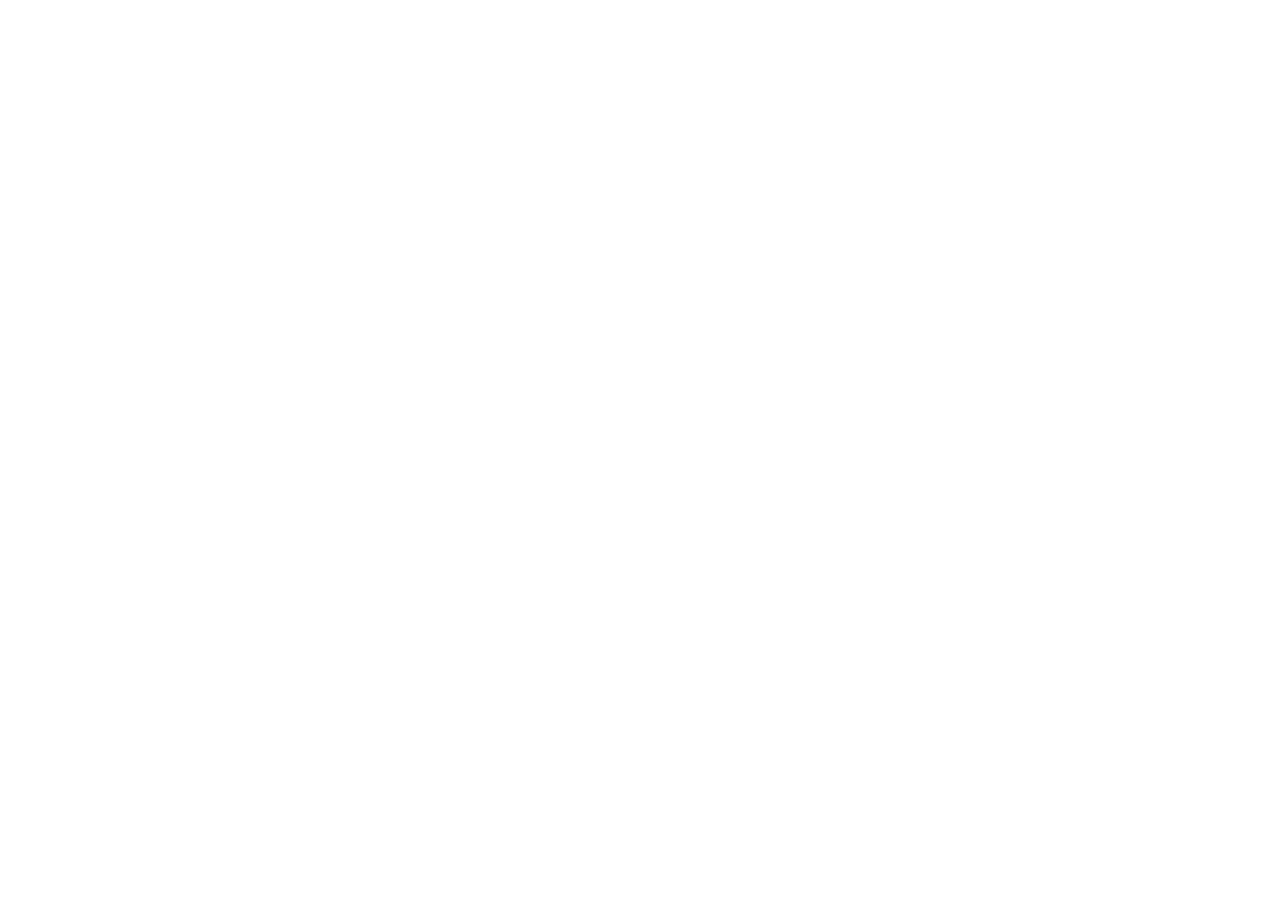
==== index.html @ 59b2ed93 "Inicio proyecto" ====
<!DOCTYPE html>
<html lang="es">
<head>
    <meta charset="UTF-8">
    <meta name="viewport" content="width=device-width, initial-scale=1.0">
    <title>Javascript ES6</title>
</head>
<body>
</body>
</html>
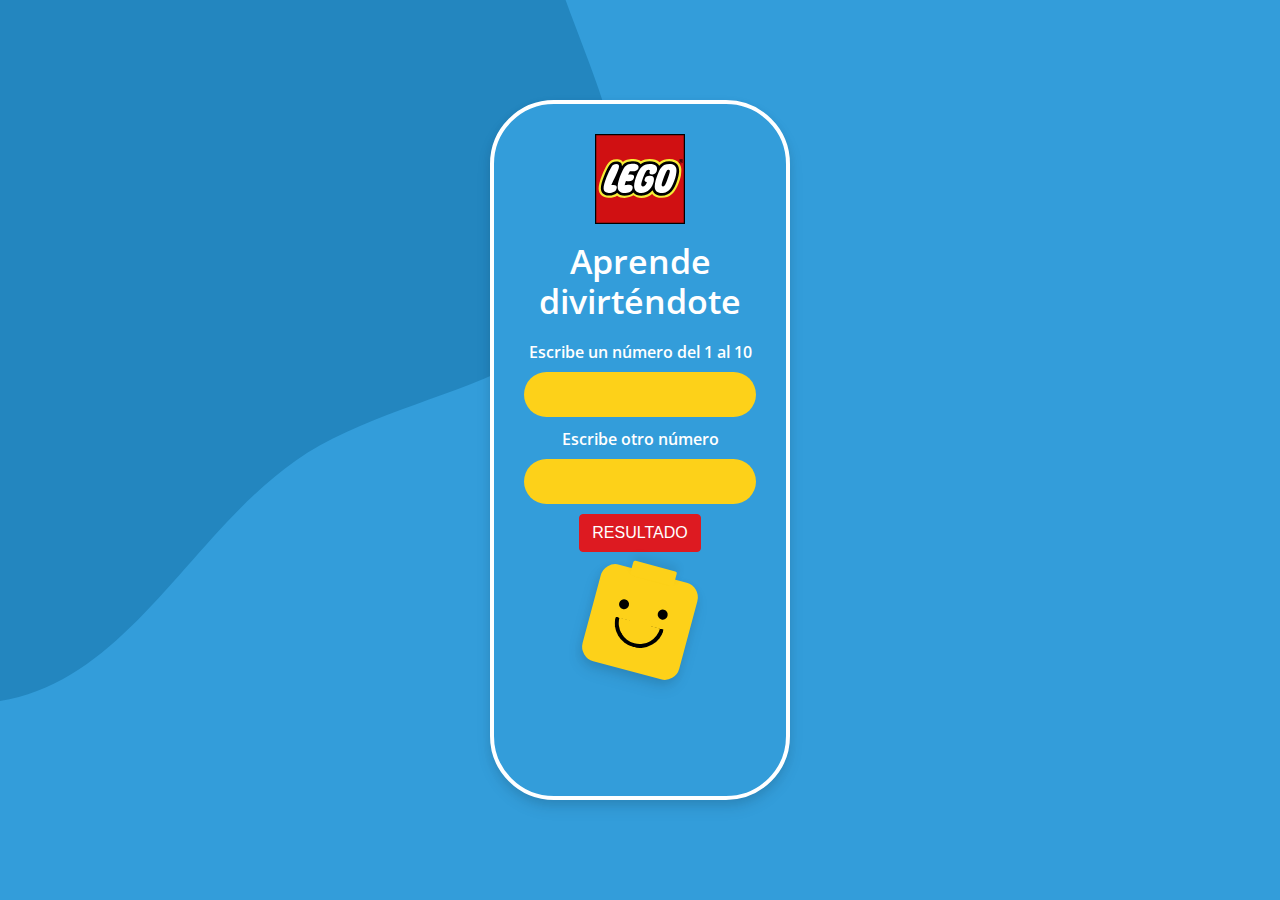
==== commit 88cf0ad4: "Nivell2 - Exercici8" ====
--- a/index.html
+++ b/index.html
@@ -3,8 +3,52 @@
 <head>
     <meta charset="UTF-8">
     <meta name="viewport" content="width=device-width, initial-scale=1.0">
+    <link rel="stylesheet" href="./css/custom.css">
     <title>Javascript ES6</title>
 </head>
 <body>
+     <!--Emoji-->
+     
+      <!--App-->
+    <article class="app">
+          <!--App página 1-->
+        <section id="box1" class=""> 
+            <img src="img/lego-logo.svg" alt="logotipo Lego">
+            <h1>Aprende divirténdote</h1>      
+            <form id="maths" name="maths">
+                <label for="number1">Escribe un número del 1 al 10</label>
+                <input type="number" class="form-control" id="number1" name="number1">
+                <section class ="invalid-feedback" id="error1"></section>
+                <label for="number2">Escribe otro número</label>
+                <input type="number" class="form-control" id="number2" name="number2">
+                <section class ="invalid-feedback" id="error2"></section>
+                <button class="btn btn-secondary" type="button" id="submit">Resultado</button>
+            </form>
+            <section class="happy">
+                <figure class="face">
+                  <span class="rectangle"></span>
+                  <span class="eyes">
+                    <span class="eye"></span>
+                    <span class="eye"></span>
+                  </span>
+                  <span class="smile"></span>
+                </figure>
+              </section>
+        </section>
+        <!--App página 2-->
+        <section id="box2">
+            <img src="img/lego-logo.svg" alt="logotipo Lego">
+            <!--En esta section generaremos con javascript la tabla-->
+            <section id="tabla"></section>
+        </section>
+
+    </article>
+
+    <!-- JAVASCRIPT SOURCES jQuery first, then Popper.js, then Bootstrap JS -->
+    <script src="bootstrap/js/jquery-3.2.1.slim.min.js"></script>
+    <!--<script src="bootstrap/js/popper.min.js"></script>-->
+    <script src="bootstrap/js/bootstrap.min.js"></script>
+    <!--Custom Javascript-->
+    <script src="./js/main.js"></script>
 </body>
 </html>--- a/css/custom.css
+++ b/css/custom.css
@@ -0,0 +1,7898 @@
+/*------- START CUSTOM STYLES--------*/
+@import url("https://fonts.googleapis.com/css2?family=Open+Sans:wght@300;600&display=swap");
+body {
+  display: flex;
+  justify-content: center;
+  align-items: center;
+  height: 100vh;
+  background-image: url("data:image/svg+xml,%3csvg xmlns='http://www.w3.org/2000/svg' version='1.1' xmlns:xlink='http://www.w3.org/1999/xlink' xmlns:svgjs='http://svgjs.com/svgjs' width='2500' height='1000' preserveAspectRatio='none' viewBox='0 0 2500 1000'%3e%3cg mask='url(%26quot%3b%23SvgjsMask2534%26quot%3b)' fill='none'%3e%3crect width='2500' height='1000' x='0' y='0' fill='rgba(51%2c 157%2c 218%2c 1)'%3e%3c/rect%3e%3cpath d='M0%2c701.057C128.064%2c680.183%2c189.563%2c534.791%2c295.953%2c460.512C396.679%2c390.188%2c555.962%2c388.949%2c607.05%2c277.23C658.136%2c165.515%2c567.515%2c42.247%2c542.188%2c-77.955C518.804%2c-188.936%2c533.318%2c-312.282%2c463.935%2c-402.002C393.249%2c-493.407%2c277.832%2c-536.374%2c165.802%2c-564.668C56.789%2c-592.2%2c-61.409%2c-605.282%2c-164.653%2c-560.755C-263.425%2c-518.157%2c-308.55%2c-409.678%2c-380.003%2c-329.274C-452.574%2c-247.612%2c-541.89%2c-183.625%2c-587.869%2c-84.523C-645.574%2c39.853%2c-720.264%2c178.951%2c-676.002%2c308.72C-631.529%2c439.108%2c-484.36%2c499.125%2c-365.209%2c568.277C-250.862%2c634.641%2c-130.488%2c722.326%2c0%2c701.057' fill='%232386bf'%3e%3c/path%3e%3cpath d='M2500 1643.433C2617.998 1624.455 2718.619 1561.238 2819.056 1496.461 2919.333 1431.787 3041.79 1378.318 3084.07 1266.7359999999999 3125.92 1156.291 3042.785 1040.813 3036.397 922.878 3029.14 788.887 3131.379 630.4590000000001 3044.087 528.546 2956.934 426.79499999999996 2787.625 482.56399999999996 2653.802 476.19899999999996 2550.992 471.30899999999997 2454.453 486.85299999999995 2351.901 495.621 2219.591 506.934 2071.802 458.221 1963.605 535.211 1851.893 614.702 1779.306 760.62 1787.1219999999998 897.504 1794.762 1031.304 1948.2179999999998 1104.661 2003.103 1226.925 2058.545 1350.429 2003.633 1523.96 2107.383 1610.925 2210.104 1697.028 2367.666 1664.717 2500 1643.433' fill='%2357afe1'%3e%3c/path%3e%3c/g%3e%3cdefs%3e%3cmask id='SvgjsMask2534'%3e%3crect width='2500' height='1000' fill='white'%3e%3c/rect%3e%3c/mask%3e%3c/defs%3e%3c/svg%3e"); }
+  @media screen and (max-width: 790px) {
+    body {
+      height: auto;
+      overflow-x: hidden;
+      overflow-y: auto; } }
+  body .app {
+    width: 18.75rem;
+    height: 43.75rem;
+    background-color: #339dda;
+    border-radius: 4rem;
+    border: 4px solid #fff;
+    box-shadow: 0 4px 8px rgba(0, 0, 0, 0.08), 0 8px 16px rgba(0, 0, 0, 0.08); }
+    body .app #box1 img, body .app #box2 img {
+      display: block;
+      width: 5.625rem;
+      margin: 0 auto; }
+    body .app #box1 h1, body .app #box2 h1 {
+      font-family: 'Open Sans', sans-serif;
+      font-size: 2.1rem;
+      font-weight: 600;
+      color: #fff;
+      text-align: center;
+      padding-top: 1.063rem; }
+    body .app #box1 #maths, body .app #box2 #maths {
+      text-align: center; }
+      body .app #box1 #maths label, body .app #box2 #maths label {
+        font-family: "Open Sans", sans-serif !important;
+        font-size: 1rem;
+        color: #fff;
+        font-weight: 600 !important;
+        padding-top: 0.625rem; }
+      body .app #box1 #maths .form-control, body .app #box2 #maths .form-control {
+        font-family: "Open Sans", sans-serif !important;
+        font-size: 1.25rem;
+        font-weight: 600 !important;
+        color: #0255ba !important;
+        text-align: center;
+        background-color: #fdd119 !important;
+        border: none !important;
+        border-radius: 50px !important;
+        height: 2.813rem !important; }
+      body .app #box1 #maths .invalid-feedback, body .app #box2 #maths .invalid-feedback {
+        background-color: #fff;
+        width: fit-content;
+        margin: 4px auto; }
+      body .app #box1 #maths .btn-secondary, body .app #box2 #maths .btn-secondary {
+        margin-top: 0.625rem;
+        text-transform: uppercase; }
+    body .app #box1 {
+      padding: 1.875rem; }
+    body .app #box2 {
+      display: none;
+      padding-top: 1.875rem; }
+      body .app #box2 .table {
+        width: 50% !important;
+        margin: 0 auto;
+        padding-top: 1.25rem; }
+        body .app #box2 .table td {
+          font-family: "Open Sans", sans-serif !important;
+          font-size: 0.938rem;
+          font-weight: 600 !important;
+          color: #fff;
+          text-align: center;
+          border-top: 3px solid #fdd119;
+          min-width: 4.375rem; }
+  body .rectangle {
+    position: absolute;
+    background-color: #fdd119;
+    height: 0.938rem;
+    width: 2.813rem;
+    border-radius: 2px;
+    transform: translate(28px, -8px);
+    box-shadow: 0 -6px 8px rgba(0, 0, 0, 0.08); }
+  body .face {
+    width: 6.25rem;
+    height: 6.25rem;
+    position: relative;
+    margin: 1.25rem auto;
+    border-radius: 15px;
+    background: #fdd119;
+    transform: rotate(15deg);
+    animation: bota 1s alternate infinite ease-in;
+    z-index: 1;
+    box-shadow: 0 4px 8px rgba(0, 0, 0, 0.08), 0 8px 16px rgba(0, 0, 0, 0.08); }
+  body .eye {
+    position: absolute;
+    width: 0.625rem;
+    height: 0.625rem;
+    top: 2rem;
+    left: 1.563rem;
+    z-index: 1;
+    border-radius: 50%;
+    background: #000; }
+    body .eye:last-child {
+      left: auto;
+      right: 1.563rem; }
+  body .smile {
+    position: absolute;
+    top: 3.188rem;
+    left: 1.563rem;
+    width: 3.125rem;
+    height: 1.563rem;
+    background: transparent;
+    border-radius: 0 0 50px 50px;
+    border: 4px solid #000;
+    border-top: 0; }
+
+@keyframes bota {
+  90% {
+    height: 6.25rem; }
+  100% {
+    transform: translateY(60px);
+    height: 5.938rem; } }
+/* -------/END CUSTOM STYLES-------- */
+/*Bootstrap files*/
+/*!
+ * Bootstrap v4.4.1 (https://getbootstrap.com/)
+ * Copyright 2011-2019 The Bootstrap Authors
+ * Copyright 2011-2019 Twitter, Inc.
+ * Licensed under MIT (https://github.com/twbs/bootstrap/blob/master/LICENSE)
+ */
+:root {
+  --blue: #339dda;
+  --indigo: #6610f2;
+  --purple: #6f42c1;
+  --pink: #e83e8c;
+  --red: #dc3545;
+  --orange: #fd7e14;
+  --yellow: #ffc107;
+  --green: #28a745;
+  --teal: #20c997;
+  --cyan: #17a2b8;
+  --white: #fff;
+  --gray: #6c757d;
+  --gray-dark: #343a40;
+  --primary: #fdd119;
+  --secondary: #dd1a21;
+  --success: #28a745;
+  --info: #0255ba;
+  --warning: #ffc107;
+  --danger: #dc3545;
+  --light: #f8f9fa;
+  --dark: #343a40;
+  --breakpoint-xs: 0;
+  --breakpoint-sm: 576px;
+  --breakpoint-md: 768px;
+  --breakpoint-lg: 992px;
+  --breakpoint-xl: 1200px;
+  --font-family-sans-serif: -apple-system, BlinkMacSystemFont, "Segoe UI", Roboto, "Helvetica Neue", Arial, "Noto Sans", sans-serif, "Apple Color Emoji", "Segoe UI Emoji", "Segoe UI Symbol", "Noto Color Emoji";
+  --font-family-monospace: SFMono-Regular, Menlo, Monaco, Consolas, "Liberation Mono", "Courier New", monospace; }
+
+*,
+*::before,
+*::after {
+  box-sizing: border-box; }
+
+html {
+  font-family: sans-serif;
+  line-height: 1.15;
+  -webkit-text-size-adjust: 100%;
+  -webkit-tap-highlight-color: rgba(0, 0, 0, 0); }
+
+article, aside, figcaption, figure, footer, header, hgroup, main, nav, section {
+  display: block; }
+
+body {
+  margin: 0;
+  font-family: -apple-system, BlinkMacSystemFont, "Segoe UI", Roboto, "Helvetica Neue", Arial, "Noto Sans", sans-serif, "Apple Color Emoji", "Segoe UI Emoji", "Segoe UI Symbol", "Noto Color Emoji";
+  font-size: 1rem;
+  font-weight: 400;
+  line-height: 1.5;
+  color: #212529;
+  text-align: left;
+  background-color: #fff; }
+
+[tabindex="-1"]:focus:not(:focus-visible) {
+  outline: 0 !important; }
+
+hr {
+  box-sizing: content-box;
+  height: 0;
+  overflow: visible; }
+
+h1, h2, h3, h4, h5, h6 {
+  margin-top: 0;
+  margin-bottom: 0.5rem; }
+
+p {
+  margin-top: 0;
+  margin-bottom: 1rem; }
+
+abbr[title],
+abbr[data-original-title] {
+  text-decoration: underline;
+  text-decoration: underline dotted;
+  cursor: help;
+  border-bottom: 0;
+  text-decoration-skip-ink: none; }
+
+address {
+  margin-bottom: 1rem;
+  font-style: normal;
+  line-height: inherit; }
+
+ol,
+ul,
+dl {
+  margin-top: 0;
+  margin-bottom: 1rem; }
+
+ol ol,
+ul ul,
+ol ul,
+ul ol {
+  margin-bottom: 0; }
+
+dt {
+  font-weight: 700; }
+
+dd {
+  margin-bottom: .5rem;
+  margin-left: 0; }
+
+blockquote {
+  margin: 0 0 1rem; }
+
+b,
+strong {
+  font-weight: bolder; }
+
+small {
+  font-size: 80%; }
+
+sub,
+sup {
+  position: relative;
+  font-size: 75%;
+  line-height: 0;
+  vertical-align: baseline; }
+
+sub {
+  bottom: -.25em; }
+
+sup {
+  top: -.5em; }
+
+a {
+  color: #fdd119;
+  text-decoration: none;
+  background-color: transparent; }
+  a:hover {
+    color: #c8a202;
+    text-decoration: underline; }
+
+a:not([href]) {
+  color: inherit;
+  text-decoration: none; }
+  a:not([href]):hover {
+    color: inherit;
+    text-decoration: none; }
+
+pre,
+code,
+kbd,
+samp {
+  font-family: SFMono-Regular, Menlo, Monaco, Consolas, "Liberation Mono", "Courier New", monospace;
+  font-size: 1em; }
+
+pre {
+  margin-top: 0;
+  margin-bottom: 1rem;
+  overflow: auto; }
+
+figure {
+  margin: 0 0 1rem; }
+
+img {
+  vertical-align: middle;
+  border-style: none; }
+
+svg {
+  overflow: hidden;
+  vertical-align: middle; }
+
+table {
+  border-collapse: collapse; }
+
+caption {
+  padding-top: 0.75rem;
+  padding-bottom: 0.75rem;
+  color: #6c757d;
+  text-align: left;
+  caption-side: bottom; }
+
+th {
+  text-align: inherit; }
+
+label {
+  display: inline-block;
+  margin-bottom: 0.5rem; }
+
+button {
+  border-radius: 0; }
+
+button:focus {
+  outline: 1px dotted;
+  outline: 5px auto -webkit-focus-ring-color; }
+
+input,
+button,
+select,
+optgroup,
+textarea {
+  margin: 0;
+  font-family: inherit;
+  font-size: inherit;
+  line-height: inherit; }
+
+button,
+input {
+  overflow: visible; }
+
+button,
+select {
+  text-transform: none; }
+
+select {
+  word-wrap: normal; }
+
+button,
+[type="button"],
+[type="reset"],
+[type="submit"] {
+  -webkit-appearance: button; }
+
+button:not(:disabled),
+[type="button"]:not(:disabled),
+[type="reset"]:not(:disabled),
+[type="submit"]:not(:disabled) {
+  cursor: pointer; }
+
+button::-moz-focus-inner,
+[type="button"]::-moz-focus-inner,
+[type="reset"]::-moz-focus-inner,
+[type="submit"]::-moz-focus-inner {
+  padding: 0;
+  border-style: none; }
+
+input[type="radio"],
+input[type="checkbox"] {
+  box-sizing: border-box;
+  padding: 0; }
+
+input[type="date"],
+input[type="time"],
+input[type="datetime-local"],
+input[type="month"] {
+  -webkit-appearance: listbox; }
+
+textarea {
+  overflow: auto;
+  resize: vertical; }
+
+fieldset {
+  min-width: 0;
+  padding: 0;
+  margin: 0;
+  border: 0; }
+
+legend {
+  display: block;
+  width: 100%;
+  max-width: 100%;
+  padding: 0;
+  margin-bottom: .5rem;
+  font-size: 1.5rem;
+  line-height: inherit;
+  color: inherit;
+  white-space: normal; }
+
+progress {
+  vertical-align: baseline; }
+
+[type="number"]::-webkit-inner-spin-button,
+[type="number"]::-webkit-outer-spin-button {
+  height: auto; }
+
+[type="search"] {
+  outline-offset: -2px;
+  -webkit-appearance: none; }
+
+[type="search"]::-webkit-search-decoration {
+  -webkit-appearance: none; }
+
+::-webkit-file-upload-button {
+  font: inherit;
+  -webkit-appearance: button; }
+
+output {
+  display: inline-block; }
+
+summary {
+  display: list-item;
+  cursor: pointer; }
+
+template {
+  display: none; }
+
+[hidden] {
+  display: none !important; }
+
+h1, h2, h3, h4, h5, h6,
+.h1, .h2, .h3, .h4, .h5, .h6 {
+  margin-bottom: 0.5rem;
+  font-weight: 500;
+  line-height: 1.2; }
+
+h1, .h1 {
+  font-size: 2.5rem; }
+
+h2, .h2 {
+  font-size: 2rem; }
+
+h3, .h3 {
+  font-size: 1.75rem; }
+
+h4, .h4 {
+  font-size: 1.5rem; }
+
+h5, .h5 {
+  font-size: 1.25rem; }
+
+h6, .h6 {
+  font-size: 1rem; }
+
+.lead {
+  font-size: 1.25rem;
+  font-weight: 300; }
+
+.display-1 {
+  font-size: 6rem;
+  font-weight: 300;
+  line-height: 1.2; }
+
+.display-2 {
+  font-size: 5.5rem;
+  font-weight: 300;
+  line-height: 1.2; }
+
+.display-3 {
+  font-size: 4.5rem;
+  font-weight: 300;
+  line-height: 1.2; }
+
+.display-4 {
+  font-size: 3.5rem;
+  font-weight: 300;
+  line-height: 1.2; }
+
+hr {
+  margin-top: 1rem;
+  margin-bottom: 1rem;
+  border: 0;
+  border-top: 1px solid rgba(0, 0, 0, 0.1); }
+
+small,
+.small {
+  font-size: 80%;
+  font-weight: 400; }
+
+mark,
+.mark {
+  padding: 0.2em;
+  background-color: #fcf8e3; }
+
+.list-unstyled {
+  padding-left: 0;
+  list-style: none; }
+
+.list-inline {
+  padding-left: 0;
+  list-style: none; }
+
+.list-inline-item {
+  display: inline-block; }
+  .list-inline-item:not(:last-child) {
+    margin-right: 0.5rem; }
+
+.initialism {
+  font-size: 90%;
+  text-transform: uppercase; }
+
+.blockquote {
+  margin-bottom: 1rem;
+  font-size: 1.25rem; }
+
+.blockquote-footer {
+  display: block;
+  font-size: 80%;
+  color: #6c757d; }
+  .blockquote-footer::before {
+    content: "\2014\00A0"; }
+
+.img-fluid {
+  max-width: 100%;
+  height: auto; }
+
+.img-thumbnail {
+  padding: 0.25rem;
+  background-color: #fff;
+  border: 1px solid #dee2e6;
+  border-radius: 0.25rem;
+  max-width: 100%;
+  height: auto; }
+
+.figure {
+  display: inline-block; }
+
+.figure-img {
+  margin-bottom: 0.5rem;
+  line-height: 1; }
+
+.figure-caption {
+  font-size: 90%;
+  color: #6c757d; }
+
+code {
+  font-size: 87.5%;
+  color: #e83e8c;
+  word-wrap: break-word; }
+  a > code {
+    color: inherit; }
+
+kbd {
+  padding: 0.2rem 0.4rem;
+  font-size: 87.5%;
+  color: #fff;
+  background-color: #212529;
+  border-radius: 0.2rem; }
+  kbd kbd {
+    padding: 0;
+    font-size: 100%;
+    font-weight: 700; }
+
+pre {
+  display: block;
+  font-size: 87.5%;
+  color: #212529; }
+  pre code {
+    font-size: inherit;
+    color: inherit;
+    word-break: normal; }
+
+.pre-scrollable {
+  max-height: 340px;
+  overflow-y: scroll; }
+
+.container {
+  width: 100%;
+  padding-right: 15px;
+  padding-left: 15px;
+  margin-right: auto;
+  margin-left: auto; }
+  @media (min-width: 576px) {
+    .container {
+      max-width: 540px; } }
+  @media (min-width: 768px) {
+    .container {
+      max-width: 720px; } }
+  @media (min-width: 992px) {
+    .container {
+      max-width: 960px; } }
+  @media (min-width: 1200px) {
+    .container {
+      max-width: 1140px; } }
+
+.container-fluid, .container-sm, .container-md, .container-lg, .container-xl {
+  width: 100%;
+  padding-right: 15px;
+  padding-left: 15px;
+  margin-right: auto;
+  margin-left: auto; }
+
+@media (min-width: 576px) {
+  .container, .container-sm {
+    max-width: 540px; } }
+@media (min-width: 768px) {
+  .container, .container-sm, .container-md {
+    max-width: 720px; } }
+@media (min-width: 992px) {
+  .container, .container-sm, .container-md, .container-lg {
+    max-width: 960px; } }
+@media (min-width: 1200px) {
+  .container, .container-sm, .container-md, .container-lg, .container-xl {
+    max-width: 1140px; } }
+.row {
+  display: flex;
+  flex-wrap: wrap;
+  margin-right: -15px;
+  margin-left: -15px; }
+
+.no-gutters {
+  margin-right: 0;
+  margin-left: 0; }
+  .no-gutters > .col,
+  .no-gutters > [class*="col-"] {
+    padding-right: 0;
+    padding-left: 0; }
+
+.col-1, .col-2, .col-3, .col-4, .col-5, .col-6, .col-7, .col-8, .col-9, .col-10, .col-11, .col-12, .col,
+.col-auto, .col-sm-1, .col-sm-2, .col-sm-3, .col-sm-4, .col-sm-5, .col-sm-6, .col-sm-7, .col-sm-8, .col-sm-9, .col-sm-10, .col-sm-11, .col-sm-12, .col-sm,
+.col-sm-auto, .col-md-1, .col-md-2, .col-md-3, .col-md-4, .col-md-5, .col-md-6, .col-md-7, .col-md-8, .col-md-9, .col-md-10, .col-md-11, .col-md-12, .col-md,
+.col-md-auto, .col-lg-1, .col-lg-2, .col-lg-3, .col-lg-4, .col-lg-5, .col-lg-6, .col-lg-7, .col-lg-8, .col-lg-9, .col-lg-10, .col-lg-11, .col-lg-12, .col-lg,
+.col-lg-auto, .col-xl-1, .col-xl-2, .col-xl-3, .col-xl-4, .col-xl-5, .col-xl-6, .col-xl-7, .col-xl-8, .col-xl-9, .col-xl-10, .col-xl-11, .col-xl-12, .col-xl,
+.col-xl-auto {
+  position: relative;
+  width: 100%;
+  padding-right: 15px;
+  padding-left: 15px; }
+
+.col {
+  flex-basis: 0;
+  flex-grow: 1;
+  max-width: 100%; }
+
+.row-cols-1 > * {
+  flex: 0 0 100%;
+  max-width: 100%; }
+
+.row-cols-2 > * {
+  flex: 0 0 50%;
+  max-width: 50%; }
+
+.row-cols-3 > * {
+  flex: 0 0 33.3333333333%;
+  max-width: 33.3333333333%; }
+
+.row-cols-4 > * {
+  flex: 0 0 25%;
+  max-width: 25%; }
+
+.row-cols-5 > * {
+  flex: 0 0 20%;
+  max-width: 20%; }
+
+.row-cols-6 > * {
+  flex: 0 0 16.6666666667%;
+  max-width: 16.6666666667%; }
+
+.col-auto {
+  flex: 0 0 auto;
+  width: auto;
+  max-width: 100%; }
+
+.col-1 {
+  flex: 0 0 8.3333333333%;
+  max-width: 8.3333333333%; }
+
+.col-2 {
+  flex: 0 0 16.6666666667%;
+  max-width: 16.6666666667%; }
+
+.col-3 {
+  flex: 0 0 25%;
+  max-width: 25%; }
+
+.col-4 {
+  flex: 0 0 33.3333333333%;
+  max-width: 33.3333333333%; }
+
+.col-5 {
+  flex: 0 0 41.6666666667%;
+  max-width: 41.6666666667%; }
+
+.col-6 {
+  flex: 0 0 50%;
+  max-width: 50%; }
+
+.col-7 {
+  flex: 0 0 58.3333333333%;
+  max-width: 58.3333333333%; }
+
+.col-8 {
+  flex: 0 0 66.6666666667%;
+  max-width: 66.6666666667%; }
+
+.col-9 {
+  flex: 0 0 75%;
+  max-width: 75%; }
+
+.col-10 {
+  flex: 0 0 83.3333333333%;
+  max-width: 83.3333333333%; }
+
+.col-11 {
+  flex: 0 0 91.6666666667%;
+  max-width: 91.6666666667%; }
+
+.col-12 {
+  flex: 0 0 100%;
+  max-width: 100%; }
+
+.order-first {
+  order: -1; }
+
+.order-last {
+  order: 13; }
+
+.order-0 {
+  order: 0; }
+
+.order-1 {
+  order: 1; }
+
+.order-2 {
+  order: 2; }
+
+.order-3 {
+  order: 3; }
+
+.order-4 {
+  order: 4; }
+
+.order-5 {
+  order: 5; }
+
+.order-6 {
+  order: 6; }
+
+.order-7 {
+  order: 7; }
+
+.order-8 {
+  order: 8; }
+
+.order-9 {
+  order: 9; }
+
+.order-10 {
+  order: 10; }
+
+.order-11 {
+  order: 11; }
+
+.order-12 {
+  order: 12; }
+
+.offset-1 {
+  margin-left: 8.3333333333%; }
+
+.offset-2 {
+  margin-left: 16.6666666667%; }
+
+.offset-3 {
+  margin-left: 25%; }
+
+.offset-4 {
+  margin-left: 33.3333333333%; }
+
+.offset-5 {
+  margin-left: 41.6666666667%; }
+
+.offset-6 {
+  margin-left: 50%; }
+
+.offset-7 {
+  margin-left: 58.3333333333%; }
+
+.offset-8 {
+  margin-left: 66.6666666667%; }
+
+.offset-9 {
+  margin-left: 75%; }
+
+.offset-10 {
+  margin-left: 83.3333333333%; }
+
+.offset-11 {
+  margin-left: 91.6666666667%; }
+
+@media (min-width: 576px) {
+  .col-sm {
+    flex-basis: 0;
+    flex-grow: 1;
+    max-width: 100%; }
+
+  .row-cols-sm-1 > * {
+    flex: 0 0 100%;
+    max-width: 100%; }
+
+  .row-cols-sm-2 > * {
+    flex: 0 0 50%;
+    max-width: 50%; }
+
+  .row-cols-sm-3 > * {
+    flex: 0 0 33.3333333333%;
+    max-width: 33.3333333333%; }
+
+  .row-cols-sm-4 > * {
+    flex: 0 0 25%;
+    max-width: 25%; }
+
+  .row-cols-sm-5 > * {
+    flex: 0 0 20%;
+    max-width: 20%; }
+
+  .row-cols-sm-6 > * {
+    flex: 0 0 16.6666666667%;
+    max-width: 16.6666666667%; }
+
+  .col-sm-auto {
+    flex: 0 0 auto;
+    width: auto;
+    max-width: 100%; }
+
+  .col-sm-1 {
+    flex: 0 0 8.3333333333%;
+    max-width: 8.3333333333%; }
+
+  .col-sm-2 {
+    flex: 0 0 16.6666666667%;
+    max-width: 16.6666666667%; }
+
+  .col-sm-3 {
+    flex: 0 0 25%;
+    max-width: 25%; }
+
+  .col-sm-4 {
+    flex: 0 0 33.3333333333%;
+    max-width: 33.3333333333%; }
+
+  .col-sm-5 {
+    flex: 0 0 41.6666666667%;
+    max-width: 41.6666666667%; }
+
+  .col-sm-6 {
+    flex: 0 0 50%;
+    max-width: 50%; }
+
+  .col-sm-7 {
+    flex: 0 0 58.3333333333%;
+    max-width: 58.3333333333%; }
+
+  .col-sm-8 {
+    flex: 0 0 66.6666666667%;
+    max-width: 66.6666666667%; }
+
+  .col-sm-9 {
+    flex: 0 0 75%;
+    max-width: 75%; }
+
+  .col-sm-10 {
+    flex: 0 0 83.3333333333%;
+    max-width: 83.3333333333%; }
+
+  .col-sm-11 {
+    flex: 0 0 91.6666666667%;
+    max-width: 91.6666666667%; }
+
+  .col-sm-12 {
+    flex: 0 0 100%;
+    max-width: 100%; }
+
+  .order-sm-first {
+    order: -1; }
+
+  .order-sm-last {
+    order: 13; }
+
+  .order-sm-0 {
+    order: 0; }
+
+  .order-sm-1 {
+    order: 1; }
+
+  .order-sm-2 {
+    order: 2; }
+
+  .order-sm-3 {
+    order: 3; }
+
+  .order-sm-4 {
+    order: 4; }
+
+  .order-sm-5 {
+    order: 5; }
+
+  .order-sm-6 {
+    order: 6; }
+
+  .order-sm-7 {
+    order: 7; }
+
+  .order-sm-8 {
+    order: 8; }
+
+  .order-sm-9 {
+    order: 9; }
+
+  .order-sm-10 {
+    order: 10; }
+
+  .order-sm-11 {
+    order: 11; }
+
+  .order-sm-12 {
+    order: 12; }
+
+  .offset-sm-0 {
+    margin-left: 0; }
+
+  .offset-sm-1 {
+    margin-left: 8.3333333333%; }
+
+  .offset-sm-2 {
+    margin-left: 16.6666666667%; }
+
+  .offset-sm-3 {
+    margin-left: 25%; }
+
+  .offset-sm-4 {
+    margin-left: 33.3333333333%; }
+
+  .offset-sm-5 {
+    margin-left: 41.6666666667%; }
+
+  .offset-sm-6 {
+    margin-left: 50%; }
+
+  .offset-sm-7 {
+    margin-left: 58.3333333333%; }
+
+  .offset-sm-8 {
+    margin-left: 66.6666666667%; }
+
+  .offset-sm-9 {
+    margin-left: 75%; }
+
+  .offset-sm-10 {
+    margin-left: 83.3333333333%; }
+
+  .offset-sm-11 {
+    margin-left: 91.6666666667%; } }
+@media (min-width: 768px) {
+  .col-md {
+    flex-basis: 0;
+    flex-grow: 1;
+    max-width: 100%; }
+
+  .row-cols-md-1 > * {
+    flex: 0 0 100%;
+    max-width: 100%; }
+
+  .row-cols-md-2 > * {
+    flex: 0 0 50%;
+    max-width: 50%; }
+
+  .row-cols-md-3 > * {
+    flex: 0 0 33.3333333333%;
+    max-width: 33.3333333333%; }
+
+  .row-cols-md-4 > * {
+    flex: 0 0 25%;
+    max-width: 25%; }
+
+  .row-cols-md-5 > * {
+    flex: 0 0 20%;
+    max-width: 20%; }
+
+  .row-cols-md-6 > * {
+    flex: 0 0 16.6666666667%;
+    max-width: 16.6666666667%; }
+
+  .col-md-auto {
+    flex: 0 0 auto;
+    width: auto;
+    max-width: 100%; }
+
+  .col-md-1 {
+    flex: 0 0 8.3333333333%;
+    max-width: 8.3333333333%; }
+
+  .col-md-2 {
+    flex: 0 0 16.6666666667%;
+    max-width: 16.6666666667%; }
+
+  .col-md-3 {
+    flex: 0 0 25%;
+    max-width: 25%; }
+
+  .col-md-4 {
+    flex: 0 0 33.3333333333%;
+    max-width: 33.3333333333%; }
+
+  .col-md-5 {
+    flex: 0 0 41.6666666667%;
+    max-width: 41.6666666667%; }
+
+  .col-md-6 {
+    flex: 0 0 50%;
+    max-width: 50%; }
+
+  .col-md-7 {
+    flex: 0 0 58.3333333333%;
+    max-width: 58.3333333333%; }
+
+  .col-md-8 {
+    flex: 0 0 66.6666666667%;
+    max-width: 66.6666666667%; }
+
+  .col-md-9 {
+    flex: 0 0 75%;
+    max-width: 75%; }
+
+  .col-md-10 {
+    flex: 0 0 83.3333333333%;
+    max-width: 83.3333333333%; }
+
+  .col-md-11 {
+    flex: 0 0 91.6666666667%;
+    max-width: 91.6666666667%; }
+
+  .col-md-12 {
+    flex: 0 0 100%;
+    max-width: 100%; }
+
+  .order-md-first {
+    order: -1; }
+
+  .order-md-last {
+    order: 13; }
+
+  .order-md-0 {
+    order: 0; }
+
+  .order-md-1 {
+    order: 1; }
+
+  .order-md-2 {
+    order: 2; }
+
+  .order-md-3 {
+    order: 3; }
+
+  .order-md-4 {
+    order: 4; }
+
+  .order-md-5 {
+    order: 5; }
+
+  .order-md-6 {
+    order: 6; }
+
+  .order-md-7 {
+    order: 7; }
+
+  .order-md-8 {
+    order: 8; }
+
+  .order-md-9 {
+    order: 9; }
+
+  .order-md-10 {
+    order: 10; }
+
+  .order-md-11 {
+    order: 11; }
+
+  .order-md-12 {
+    order: 12; }
+
+  .offset-md-0 {
+    margin-left: 0; }
+
+  .offset-md-1 {
+    margin-left: 8.3333333333%; }
+
+  .offset-md-2 {
+    margin-left: 16.6666666667%; }
+
+  .offset-md-3 {
+    margin-left: 25%; }
+
+  .offset-md-4 {
+    margin-left: 33.3333333333%; }
+
+  .offset-md-5 {
+    margin-left: 41.6666666667%; }
+
+  .offset-md-6 {
+    margin-left: 50%; }
+
+  .offset-md-7 {
+    margin-left: 58.3333333333%; }
+
+  .offset-md-8 {
+    margin-left: 66.6666666667%; }
+
+  .offset-md-9 {
+    margin-left: 75%; }
+
+  .offset-md-10 {
+    margin-left: 83.3333333333%; }
+
+  .offset-md-11 {
+    margin-left: 91.6666666667%; } }
+@media (min-width: 992px) {
+  .col-lg {
+    flex-basis: 0;
+    flex-grow: 1;
+    max-width: 100%; }
+
+  .row-cols-lg-1 > * {
+    flex: 0 0 100%;
+    max-width: 100%; }
+
+  .row-cols-lg-2 > * {
+    flex: 0 0 50%;
+    max-width: 50%; }
+
+  .row-cols-lg-3 > * {
+    flex: 0 0 33.3333333333%;
+    max-width: 33.3333333333%; }
+
+  .row-cols-lg-4 > * {
+    flex: 0 0 25%;
+    max-width: 25%; }
+
+  .row-cols-lg-5 > * {
+    flex: 0 0 20%;
+    max-width: 20%; }
+
+  .row-cols-lg-6 > * {
+    flex: 0 0 16.6666666667%;
+    max-width: 16.6666666667%; }
+
+  .col-lg-auto {
+    flex: 0 0 auto;
+    width: auto;
+    max-width: 100%; }
+
+  .col-lg-1 {
+    flex: 0 0 8.3333333333%;
+    max-width: 8.3333333333%; }
+
+  .col-lg-2 {
+    flex: 0 0 16.6666666667%;
+    max-width: 16.6666666667%; }
+
+  .col-lg-3 {
+    flex: 0 0 25%;
+    max-width: 25%; }
+
+  .col-lg-4 {
+    flex: 0 0 33.3333333333%;
+    max-width: 33.3333333333%; }
+
+  .col-lg-5 {
+    flex: 0 0 41.6666666667%;
+    max-width: 41.6666666667%; }
+
+  .col-lg-6 {
+    flex: 0 0 50%;
+    max-width: 50%; }
+
+  .col-lg-7 {
+    flex: 0 0 58.3333333333%;
+    max-width: 58.3333333333%; }
+
+  .col-lg-8 {
+    flex: 0 0 66.6666666667%;
+    max-width: 66.6666666667%; }
+
+  .col-lg-9 {
+    flex: 0 0 75%;
+    max-width: 75%; }
+
+  .col-lg-10 {
+    flex: 0 0 83.3333333333%;
+    max-width: 83.3333333333%; }
+
+  .col-lg-11 {
+    flex: 0 0 91.6666666667%;
+    max-width: 91.6666666667%; }
+
+  .col-lg-12 {
+    flex: 0 0 100%;
+    max-width: 100%; }
+
+  .order-lg-first {
+    order: -1; }
+
+  .order-lg-last {
+    order: 13; }
+
+  .order-lg-0 {
+    order: 0; }
+
+  .order-lg-1 {
+    order: 1; }
+
+  .order-lg-2 {
+    order: 2; }
+
+  .order-lg-3 {
+    order: 3; }
+
+  .order-lg-4 {
+    order: 4; }
+
+  .order-lg-5 {
+    order: 5; }
+
+  .order-lg-6 {
+    order: 6; }
+
+  .order-lg-7 {
+    order: 7; }
+
+  .order-lg-8 {
+    order: 8; }
+
+  .order-lg-9 {
+    order: 9; }
+
+  .order-lg-10 {
+    order: 10; }
+
+  .order-lg-11 {
+    order: 11; }
+
+  .order-lg-12 {
+    order: 12; }
+
+  .offset-lg-0 {
+    margin-left: 0; }
+
+  .offset-lg-1 {
+    margin-left: 8.3333333333%; }
+
+  .offset-lg-2 {
+    margin-left: 16.6666666667%; }
+
+  .offset-lg-3 {
+    margin-left: 25%; }
+
+  .offset-lg-4 {
+    margin-left: 33.3333333333%; }
+
+  .offset-lg-5 {
+    margin-left: 41.6666666667%; }
+
+  .offset-lg-6 {
+    margin-left: 50%; }
+
+  .offset-lg-7 {
+    margin-left: 58.3333333333%; }
+
+  .offset-lg-8 {
+    margin-left: 66.6666666667%; }
+
+  .offset-lg-9 {
+    margin-left: 75%; }
+
+  .offset-lg-10 {
+    margin-left: 83.3333333333%; }
+
+  .offset-lg-11 {
+    margin-left: 91.6666666667%; } }
+@media (min-width: 1200px) {
+  .col-xl {
+    flex-basis: 0;
+    flex-grow: 1;
+    max-width: 100%; }
+
+  .row-cols-xl-1 > * {
+    flex: 0 0 100%;
+    max-width: 100%; }
+
+  .row-cols-xl-2 > * {
+    flex: 0 0 50%;
+    max-width: 50%; }
+
+  .row-cols-xl-3 > * {
+    flex: 0 0 33.3333333333%;
+    max-width: 33.3333333333%; }
+
+  .row-cols-xl-4 > * {
+    flex: 0 0 25%;
+    max-width: 25%; }
+
+  .row-cols-xl-5 > * {
+    flex: 0 0 20%;
+    max-width: 20%; }
+
+  .row-cols-xl-6 > * {
+    flex: 0 0 16.6666666667%;
+    max-width: 16.6666666667%; }
+
+  .col-xl-auto {
+    flex: 0 0 auto;
+    width: auto;
+    max-width: 100%; }
+
+  .col-xl-1 {
+    flex: 0 0 8.3333333333%;
+    max-width: 8.3333333333%; }
+
+  .col-xl-2 {
+    flex: 0 0 16.6666666667%;
+    max-width: 16.6666666667%; }
+
+  .col-xl-3 {
+    flex: 0 0 25%;
+    max-width: 25%; }
+
+  .col-xl-4 {
+    flex: 0 0 33.3333333333%;
+    max-width: 33.3333333333%; }
+
+  .col-xl-5 {
+    flex: 0 0 41.6666666667%;
+    max-width: 41.6666666667%; }
+
+  .col-xl-6 {
+    flex: 0 0 50%;
+    max-width: 50%; }
+
+  .col-xl-7 {
+    flex: 0 0 58.3333333333%;
+    max-width: 58.3333333333%; }
+
+  .col-xl-8 {
+    flex: 0 0 66.6666666667%;
+    max-width: 66.6666666667%; }
+
+  .col-xl-9 {
+    flex: 0 0 75%;
+    max-width: 75%; }
+
+  .col-xl-10 {
+    flex: 0 0 83.3333333333%;
+    max-width: 83.3333333333%; }
+
+  .col-xl-11 {
+    flex: 0 0 91.6666666667%;
+    max-width: 91.6666666667%; }
+
+  .col-xl-12 {
+    flex: 0 0 100%;
+    max-width: 100%; }
+
+  .order-xl-first {
+    order: -1; }
+
+  .order-xl-last {
+    order: 13; }
+
+  .order-xl-0 {
+    order: 0; }
+
+  .order-xl-1 {
+    order: 1; }
+
+  .order-xl-2 {
+    order: 2; }
+
+  .order-xl-3 {
+    order: 3; }
+
+  .order-xl-4 {
+    order: 4; }
+
+  .order-xl-5 {
+    order: 5; }
+
+  .order-xl-6 {
+    order: 6; }
+
+  .order-xl-7 {
+    order: 7; }
+
+  .order-xl-8 {
+    order: 8; }
+
+  .order-xl-9 {
+    order: 9; }
+
+  .order-xl-10 {
+    order: 10; }
+
+  .order-xl-11 {
+    order: 11; }
+
+  .order-xl-12 {
+    order: 12; }
+
+  .offset-xl-0 {
+    margin-left: 0; }
+
+  .offset-xl-1 {
+    margin-left: 8.3333333333%; }
+
+  .offset-xl-2 {
+    margin-left: 16.6666666667%; }
+
+  .offset-xl-3 {
+    margin-left: 25%; }
+
+  .offset-xl-4 {
+    margin-left: 33.3333333333%; }
+
+  .offset-xl-5 {
+    margin-left: 41.6666666667%; }
+
+  .offset-xl-6 {
+    margin-left: 50%; }
+
+  .offset-xl-7 {
+    margin-left: 58.3333333333%; }
+
+  .offset-xl-8 {
+    margin-left: 66.6666666667%; }
+
+  .offset-xl-9 {
+    margin-left: 75%; }
+
+  .offset-xl-10 {
+    margin-left: 83.3333333333%; }
+
+  .offset-xl-11 {
+    margin-left: 91.6666666667%; } }
+.table {
+  width: 100%;
+  margin-bottom: 1rem;
+  color: #212529; }
+  .table th,
+  .table td {
+    padding: 0.75rem;
+    vertical-align: top;
+    border-top: 1px solid #dee2e6; }
+  .table thead th {
+    vertical-align: bottom;
+    border-bottom: 2px solid #dee2e6; }
+  .table tbody + tbody {
+    border-top: 2px solid #dee2e6; }
+
+.table-sm th,
+.table-sm td {
+  padding: 0.3rem; }
+
+.table-bordered {
+  border: 1px solid #dee2e6; }
+  .table-bordered th,
+  .table-bordered td {
+    border: 1px solid #dee2e6; }
+  .table-bordered thead th,
+  .table-bordered thead td {
+    border-bottom-width: 2px; }
+
+.table-borderless th,
+.table-borderless td,
+.table-borderless thead th,
+.table-borderless tbody + tbody {
+  border: 0; }
+
+.table-striped tbody tr:nth-of-type(odd) {
+  background-color: rgba(0, 0, 0, 0.05); }
+
+.table-hover tbody tr:hover {
+  color: #212529;
+  background-color: rgba(0, 0, 0, 0.075); }
+
+.table-primary,
+.table-primary > th,
+.table-primary > td {
+  background-color: #fef2bf; }
+.table-primary th,
+.table-primary td,
+.table-primary thead th,
+.table-primary tbody + tbody {
+  border-color: #fee787; }
+
+.table-hover .table-primary:hover {
+  background-color: #feeda6; }
+  .table-hover .table-primary:hover > td,
+  .table-hover .table-primary:hover > th {
+    background-color: #feeda6; }
+
+.table-secondary,
+.table-secondary > th,
+.table-secondary > td {
+  background-color: #f5bfc1; }
+.table-secondary th,
+.table-secondary td,
+.table-secondary thead th,
+.table-secondary tbody + tbody {
+  border-color: #ed888c; }
+
+.table-hover .table-secondary:hover {
+  background-color: #f2a9ac; }
+  .table-hover .table-secondary:hover > td,
+  .table-hover .table-secondary:hover > th {
+    background-color: #f2a9ac; }
+
+.table-success,
+.table-success > th,
+.table-success > td {
+  background-color: #c3e6cb; }
+.table-success th,
+.table-success td,
+.table-success thead th,
+.table-success tbody + tbody {
+  border-color: #8fd19e; }
+
+.table-hover .table-success:hover {
+  background-color: #b1dfbb; }
+  .table-hover .table-success:hover > td,
+  .table-hover .table-success:hover > th {
+    background-color: #b1dfbb; }
+
+.table-info,
+.table-info > th,
+.table-info > td {
+  background-color: #b8cfec; }
+.table-info th,
+.table-info td,
+.table-info thead th,
+.table-info tbody + tbody {
+  border-color: #7ba7db; }
+
+.table-hover .table-info:hover {
+  background-color: #a4c1e7; }
+  .table-hover .table-info:hover > td,
+  .table-hover .table-info:hover > th {
+    background-color: #a4c1e7; }
+
+.table-warning,
+.table-warning > th,
+.table-warning > td {
+  background-color: #ffeeba; }
+.table-warning th,
+.table-warning td,
+.table-warning thead th,
+.table-warning tbody + tbody {
+  border-color: #ffdf7e; }
+
+.table-hover .table-warning:hover {
+  background-color: #ffe8a1; }
+  .table-hover .table-warning:hover > td,
+  .table-hover .table-warning:hover > th {
+    background-color: #ffe8a1; }
+
+.table-danger,
+.table-danger > th,
+.table-danger > td {
+  background-color: #f5c6cb; }
+.table-danger th,
+.table-danger td,
+.table-danger thead th,
+.table-danger tbody + tbody {
+  border-color: #ed969e; }
+
+.table-hover .table-danger:hover {
+  background-color: #f1b0b7; }
+  .table-hover .table-danger:hover > td,
+  .table-hover .table-danger:hover > th {
+    background-color: #f1b0b7; }
+
+.table-light,
+.table-light > th,
+.table-light > td {
+  background-color: #fdfdfe; }
+.table-light th,
+.table-light td,
+.table-light thead th,
+.table-light tbody + tbody {
+  border-color: #fbfcfc; }
+
+.table-hover .table-light:hover {
+  background-color: #ececf6; }
+  .table-hover .table-light:hover > td,
+  .table-hover .table-light:hover > th {
+    background-color: #ececf6; }
+
+.table-dark,
+.table-dark > th,
+.table-dark > td {
+  background-color: #c6c8ca; }
+.table-dark th,
+.table-dark td,
+.table-dark thead th,
+.table-dark tbody + tbody {
+  border-color: #95999c; }
+
+.table-hover .table-dark:hover {
+  background-color: #b9bbbe; }
+  .table-hover .table-dark:hover > td,
+  .table-hover .table-dark:hover > th {
+    background-color: #b9bbbe; }
+
+.table-active,
+.table-active > th,
+.table-active > td {
+  background-color: rgba(0, 0, 0, 0.075); }
+
+.table-hover .table-active:hover {
+  background-color: rgba(0, 0, 0, 0.075); }
+  .table-hover .table-active:hover > td,
+  .table-hover .table-active:hover > th {
+    background-color: rgba(0, 0, 0, 0.075); }
+
+.table .thead-dark th {
+  color: #fff;
+  background-color: #343a40;
+  border-color: #454d55; }
+.table .thead-light th {
+  color: #495057;
+  background-color: #e9ecef;
+  border-color: #dee2e6; }
+
+.table-dark {
+  color: #fff;
+  background-color: #343a40; }
+  .table-dark th,
+  .table-dark td,
+  .table-dark thead th {
+    border-color: #454d55; }
+  .table-dark.table-bordered {
+    border: 0; }
+  .table-dark.table-striped tbody tr:nth-of-type(odd) {
+    background-color: rgba(255, 255, 255, 0.05); }
+  .table-dark.table-hover tbody tr:hover {
+    color: #fff;
+    background-color: rgba(255, 255, 255, 0.075); }
+
+@media (max-width: 575.98px) {
+  .table-responsive-sm {
+    display: block;
+    width: 100%;
+    overflow-x: auto;
+    -webkit-overflow-scrolling: touch; }
+    .table-responsive-sm > .table-bordered {
+      border: 0; } }
+@media (max-width: 767.98px) {
+  .table-responsive-md {
+    display: block;
+    width: 100%;
+    overflow-x: auto;
+    -webkit-overflow-scrolling: touch; }
+    .table-responsive-md > .table-bordered {
+      border: 0; } }
+@media (max-width: 991.98px) {
+  .table-responsive-lg {
+    display: block;
+    width: 100%;
+    overflow-x: auto;
+    -webkit-overflow-scrolling: touch; }
+    .table-responsive-lg > .table-bordered {
+      border: 0; } }
+@media (max-width: 1199.98px) {
+  .table-responsive-xl {
+    display: block;
+    width: 100%;
+    overflow-x: auto;
+    -webkit-overflow-scrolling: touch; }
+    .table-responsive-xl > .table-bordered {
+      border: 0; } }
+.table-responsive {
+  display: block;
+  width: 100%;
+  overflow-x: auto;
+  -webkit-overflow-scrolling: touch; }
+  .table-responsive > .table-bordered {
+    border: 0; }
+
+.form-control {
+  display: block;
+  width: 100%;
+  height: calc(1.5em + 0.75rem + 2px);
+  padding: 0.375rem 0.75rem;
+  font-size: 1rem;
+  font-weight: 400;
+  line-height: 1.5;
+  color: #495057;
+  background-color: #fff;
+  background-clip: padding-box;
+  border: 1px solid #ced4da;
+  border-radius: 0.25rem;
+  transition: border-color 0.15s ease-in-out, box-shadow 0.15s ease-in-out; }
+  @media (prefers-reduced-motion: reduce) {
+    .form-control {
+      transition: none; } }
+  .form-control::-ms-expand {
+    background-color: transparent;
+    border: 0; }
+  .form-control:-moz-focusring {
+    color: transparent;
+    text-shadow: 0 0 0 #495057; }
+  .form-control:focus {
+    color: #495057;
+    background-color: #fff;
+    border-color: #feea97;
+    outline: 0;
+    box-shadow: 0 0 0 0.2rem rgba(253, 209, 25, 0.25); }
+  .form-control::placeholder {
+    color: #6c757d;
+    opacity: 1; }
+  .form-control:disabled, .form-control[readonly] {
+    background-color: #e9ecef;
+    opacity: 1; }
+
+select.form-control:focus::-ms-value {
+  color: #495057;
+  background-color: #fff; }
+
+.form-control-file,
+.form-control-range {
+  display: block;
+  width: 100%; }
+
+.col-form-label {
+  padding-top: calc(0.375rem + 1px);
+  padding-bottom: calc(0.375rem + 1px);
+  margin-bottom: 0;
+  font-size: inherit;
+  line-height: 1.5; }
+
+.col-form-label-lg {
+  padding-top: calc(0.5rem + 1px);
+  padding-bottom: calc(0.5rem + 1px);
+  font-size: 1.25rem;
+  line-height: 1.5; }
+
+.col-form-label-sm {
+  padding-top: calc(0.25rem + 1px);
+  padding-bottom: calc(0.25rem + 1px);
+  font-size: 0.875rem;
+  line-height: 1.5; }
+
+.form-control-plaintext {
+  display: block;
+  width: 100%;
+  padding: 0.375rem 0;
+  margin-bottom: 0;
+  font-size: 1rem;
+  line-height: 1.5;
+  color: #212529;
+  background-color: transparent;
+  border: solid transparent;
+  border-width: 1px 0; }
+  .form-control-plaintext.form-control-sm, .form-control-plaintext.form-control-lg {
+    padding-right: 0;
+    padding-left: 0; }
+
+.form-control-sm {
+  height: calc(1.5em + 0.5rem + 2px);
+  padding: 0.25rem 0.5rem;
+  font-size: 0.875rem;
+  line-height: 1.5;
+  border-radius: 0.2rem; }
+
+.form-control-lg {
+  height: calc(1.5em + 1rem + 2px);
+  padding: 0.5rem 1rem;
+  font-size: 1.25rem;
+  line-height: 1.5;
+  border-radius: 0.3rem; }
+
+select.form-control[size], select.form-control[multiple] {
+  height: auto; }
+
+textarea.form-control {
+  height: auto; }
+
+.form-group {
+  margin-bottom: 1rem; }
+
+.form-text {
+  display: block;
+  margin-top: 0.25rem; }
+
+.form-row {
+  display: flex;
+  flex-wrap: wrap;
+  margin-right: -5px;
+  margin-left: -5px; }
+  .form-row > .col,
+  .form-row > [class*="col-"] {
+    padding-right: 5px;
+    padding-left: 5px; }
+
+.form-check {
+  position: relative;
+  display: block;
+  padding-left: 1.25rem; }
+
+.form-check-input {
+  position: absolute;
+  margin-top: 0.3rem;
+  margin-left: -1.25rem; }
+  .form-check-input[disabled] ~ .form-check-label, .form-check-input:disabled ~ .form-check-label {
+    color: #6c757d; }
+
+.form-check-label {
+  margin-bottom: 0; }
+
+.form-check-inline {
+  display: inline-flex;
+  align-items: center;
+  padding-left: 0;
+  margin-right: 0.75rem; }
+  .form-check-inline .form-check-input {
+    position: static;
+    margin-top: 0;
+    margin-right: 0.3125rem;
+    margin-left: 0; }
+
+.valid-feedback {
+  display: none;
+  width: 100%;
+  margin-top: 0.25rem;
+  font-size: 80%;
+  color: #28a745; }
+
+.valid-tooltip {
+  position: absolute;
+  top: 100%;
+  z-index: 5;
+  display: none;
+  max-width: 100%;
+  padding: 0.25rem 0.5rem;
+  margin-top: .1rem;
+  font-size: 0.875rem;
+  line-height: 1.5;
+  color: #fff;
+  background-color: rgba(40, 167, 69, 0.9);
+  border-radius: 0.25rem; }
+
+.was-validated :valid ~ .valid-feedback,
+.was-validated :valid ~ .valid-tooltip,
+.is-valid ~ .valid-feedback,
+.is-valid ~ .valid-tooltip {
+  display: block; }
+
+.was-validated .form-control:valid, .form-control.is-valid {
+  border-color: #28a745;
+  padding-right: calc(1.5em + 0.75rem);
+  background-image: url("data:image/svg+xml,%3csvg xmlns='http://www.w3.org/2000/svg' width='8' height='8' viewBox='0 0 8 8'%3e%3cpath fill='%2328a745' d='M2.3 6.73L.6 4.53c-.4-1.04.46-1.4 1.1-.8l1.1 1.4 3.4-3.8c.6-.63 1.6-.27 1.2.7l-4 4.6c-.43.5-.8.4-1.1.1z'/%3e%3c/svg%3e");
+  background-repeat: no-repeat;
+  background-position: right calc(0.375em + 0.1875rem) center;
+  background-size: calc(0.75em + 0.375rem) calc(0.75em + 0.375rem); }
+  .was-validated .form-control:valid:focus, .form-control.is-valid:focus {
+    border-color: #28a745;
+    box-shadow: 0 0 0 0.2rem rgba(40, 167, 69, 0.25); }
+
+.was-validated textarea.form-control:valid, textarea.form-control.is-valid {
+  padding-right: calc(1.5em + 0.75rem);
+  background-position: top calc(0.375em + 0.1875rem) right calc(0.375em + 0.1875rem); }
+
+.was-validated .custom-select:valid, .custom-select.is-valid {
+  border-color: #28a745;
+  padding-right: calc(0.75em + 2.3125rem);
+  background: url("data:image/svg+xml,%3csvg xmlns='http://www.w3.org/2000/svg' width='4' height='5' viewBox='0 0 4 5'%3e%3cpath fill='%23343a40' d='M2 0L0 2h4zm0 5L0 3h4z'/%3e%3c/svg%3e") no-repeat right 0.75rem center/8px 10px, url("data:image/svg+xml,%3csvg xmlns='http://www.w3.org/2000/svg' width='8' height='8' viewBox='0 0 8 8'%3e%3cpath fill='%2328a745' d='M2.3 6.73L.6 4.53c-.4-1.04.46-1.4 1.1-.8l1.1 1.4 3.4-3.8c.6-.63 1.6-.27 1.2.7l-4 4.6c-.43.5-.8.4-1.1.1z'/%3e%3c/svg%3e") #fff no-repeat center right 1.75rem/calc(0.75em + 0.375rem) calc(0.75em + 0.375rem); }
+  .was-validated .custom-select:valid:focus, .custom-select.is-valid:focus {
+    border-color: #28a745;
+    box-shadow: 0 0 0 0.2rem rgba(40, 167, 69, 0.25); }
+
+.was-validated .form-check-input:valid ~ .form-check-label, .form-check-input.is-valid ~ .form-check-label {
+  color: #28a745; }
+.was-validated .form-check-input:valid ~ .valid-feedback,
+.was-validated .form-check-input:valid ~ .valid-tooltip, .form-check-input.is-valid ~ .valid-feedback,
+.form-check-input.is-valid ~ .valid-tooltip {
+  display: block; }
+
+.was-validated .custom-control-input:valid ~ .custom-control-label, .custom-control-input.is-valid ~ .custom-control-label {
+  color: #28a745; }
+  .was-validated .custom-control-input:valid ~ .custom-control-label::before, .custom-control-input.is-valid ~ .custom-control-label::before {
+    border-color: #28a745; }
+.was-validated .custom-control-input:valid:checked ~ .custom-control-label::before, .custom-control-input.is-valid:checked ~ .custom-control-label::before {
+  border-color: #34ce57;
+  background-color: #34ce57; }
+.was-validated .custom-control-input:valid:focus ~ .custom-control-label::before, .custom-control-input.is-valid:focus ~ .custom-control-label::before {
+  box-shadow: 0 0 0 0.2rem rgba(40, 167, 69, 0.25); }
+.was-validated .custom-control-input:valid:focus:not(:checked) ~ .custom-control-label::before, .custom-control-input.is-valid:focus:not(:checked) ~ .custom-control-label::before {
+  border-color: #28a745; }
+
+.was-validated .custom-file-input:valid ~ .custom-file-label, .custom-file-input.is-valid ~ .custom-file-label {
+  border-color: #28a745; }
+.was-validated .custom-file-input:valid:focus ~ .custom-file-label, .custom-file-input.is-valid:focus ~ .custom-file-label {
+  border-color: #28a745;
+  box-shadow: 0 0 0 0.2rem rgba(40, 167, 69, 0.25); }
+
+.invalid-feedback {
+  display: none;
+  width: 100%;
+  margin-top: 0.25rem;
+  font-size: 80%;
+  color: #dc3545; }
+
+.invalid-tooltip {
+  position: absolute;
+  top: 100%;
+  z-index: 5;
+  display: none;
+  max-width: 100%;
+  padding: 0.25rem 0.5rem;
+  margin-top: .1rem;
+  font-size: 0.875rem;
+  line-height: 1.5;
+  color: #fff;
+  background-color: rgba(220, 53, 69, 0.9);
+  border-radius: 0.25rem; }
+
+.was-validated :invalid ~ .invalid-feedback,
+.was-validated :invalid ~ .invalid-tooltip,
+.is-invalid ~ .invalid-feedback,
+.is-invalid ~ .invalid-tooltip {
+  display: block; }
+
+.was-validated .form-control:invalid, .form-control.is-invalid {
+  border-color: #dc3545;
+  padding-right: calc(1.5em + 0.75rem);
+  background-image: url("data:image/svg+xml,%3csvg xmlns='http://www.w3.org/2000/svg' width='12' height='12' fill='none' stroke='%23dc3545' viewBox='0 0 12 12'%3e%3ccircle cx='6' cy='6' r='4.5'/%3e%3cpath stroke-linejoin='round' d='M5.8 3.6h.4L6 6.5z'/%3e%3ccircle cx='6' cy='8.2' r='.6' fill='%23dc3545' stroke='none'/%3e%3c/svg%3e");
+  background-repeat: no-repeat;
+  background-position: right calc(0.375em + 0.1875rem) center;
+  background-size: calc(0.75em + 0.375rem) calc(0.75em + 0.375rem); }
+  .was-validated .form-control:invalid:focus, .form-control.is-invalid:focus {
+    border-color: #dc3545;
+    box-shadow: 0 0 0 0.2rem rgba(220, 53, 69, 0.25); }
+
+.was-validated textarea.form-control:invalid, textarea.form-control.is-invalid {
+  padding-right: calc(1.5em + 0.75rem);
+  background-position: top calc(0.375em + 0.1875rem) right calc(0.375em + 0.1875rem); }
+
+.was-validated .custom-select:invalid, .custom-select.is-invalid {
+  border-color: #dc3545;
+  padding-right: calc(0.75em + 2.3125rem);
+  background: url("data:image/svg+xml,%3csvg xmlns='http://www.w3.org/2000/svg' width='4' height='5' viewBox='0 0 4 5'%3e%3cpath fill='%23343a40' d='M2 0L0 2h4zm0 5L0 3h4z'/%3e%3c/svg%3e") no-repeat right 0.75rem center/8px 10px, url("data:image/svg+xml,%3csvg xmlns='http://www.w3.org/2000/svg' width='12' height='12' fill='none' stroke='%23dc3545' viewBox='0 0 12 12'%3e%3ccircle cx='6' cy='6' r='4.5'/%3e%3cpath stroke-linejoin='round' d='M5.8 3.6h.4L6 6.5z'/%3e%3ccircle cx='6' cy='8.2' r='.6' fill='%23dc3545' stroke='none'/%3e%3c/svg%3e") #fff no-repeat center right 1.75rem/calc(0.75em + 0.375rem) calc(0.75em + 0.375rem); }
+  .was-validated .custom-select:invalid:focus, .custom-select.is-invalid:focus {
+    border-color: #dc3545;
+    box-shadow: 0 0 0 0.2rem rgba(220, 53, 69, 0.25); }
+
+.was-validated .form-check-input:invalid ~ .form-check-label, .form-check-input.is-invalid ~ .form-check-label {
+  color: #dc3545; }
+.was-validated .form-check-input:invalid ~ .invalid-feedback,
+.was-validated .form-check-input:invalid ~ .invalid-tooltip, .form-check-input.is-invalid ~ .invalid-feedback,
+.form-check-input.is-invalid ~ .invalid-tooltip {
+  display: block; }
+
+.was-validated .custom-control-input:invalid ~ .custom-control-label, .custom-control-input.is-invalid ~ .custom-control-label {
+  color: #dc3545; }
+  .was-validated .custom-control-input:invalid ~ .custom-control-label::before, .custom-control-input.is-invalid ~ .custom-control-label::before {
+    border-color: #dc3545; }
+.was-validated .custom-control-input:invalid:checked ~ .custom-control-label::before, .custom-control-input.is-invalid:checked ~ .custom-control-label::before {
+  border-color: #e4606d;
+  background-color: #e4606d; }
+.was-validated .custom-control-input:invalid:focus ~ .custom-control-label::before, .custom-control-input.is-invalid:focus ~ .custom-control-label::before {
+  box-shadow: 0 0 0 0.2rem rgba(220, 53, 69, 0.25); }
+.was-validated .custom-control-input:invalid:focus:not(:checked) ~ .custom-control-label::before, .custom-control-input.is-invalid:focus:not(:checked) ~ .custom-control-label::before {
+  border-color: #dc3545; }
+
+.was-validated .custom-file-input:invalid ~ .custom-file-label, .custom-file-input.is-invalid ~ .custom-file-label {
+  border-color: #dc3545; }
+.was-validated .custom-file-input:invalid:focus ~ .custom-file-label, .custom-file-input.is-invalid:focus ~ .custom-file-label {
+  border-color: #dc3545;
+  box-shadow: 0 0 0 0.2rem rgba(220, 53, 69, 0.25); }
+
+.form-inline {
+  display: flex;
+  flex-flow: row wrap;
+  align-items: center; }
+  .form-inline .form-check {
+    width: 100%; }
+  @media (min-width: 576px) {
+    .form-inline label {
+      display: flex;
+      align-items: center;
+      justify-content: center;
+      margin-bottom: 0; }
+    .form-inline .form-group {
+      display: flex;
+      flex: 0 0 auto;
+      flex-flow: row wrap;
+      align-items: center;
+      margin-bottom: 0; }
+    .form-inline .form-control {
+      display: inline-block;
+      width: auto;
+      vertical-align: middle; }
+    .form-inline .form-control-plaintext {
+      display: inline-block; }
+    .form-inline .input-group,
+    .form-inline .custom-select {
+      width: auto; }
+    .form-inline .form-check {
+      display: flex;
+      align-items: center;
+      justify-content: center;
+      width: auto;
+      padding-left: 0; }
+    .form-inline .form-check-input {
+      position: relative;
+      flex-shrink: 0;
+      margin-top: 0;
+      margin-right: 0.25rem;
+      margin-left: 0; }
+    .form-inline .custom-control {
+      align-items: center;
+      justify-content: center; }
+    .form-inline .custom-control-label {
+      margin-bottom: 0; } }
+
+.btn {
+  display: inline-block;
+  font-weight: 400;
+  color: #212529;
+  text-align: center;
+  vertical-align: middle;
+  cursor: pointer;
+  user-select: none;
+  background-color: transparent;
+  border: 1px solid transparent;
+  padding: 0.375rem 0.75rem;
+  font-size: 1rem;
+  line-height: 1.5;
+  border-radius: 0.25rem;
+  transition: color 0.15s ease-in-out, background-color 0.15s ease-in-out, border-color 0.15s ease-in-out, box-shadow 0.15s ease-in-out; }
+  @media (prefers-reduced-motion: reduce) {
+    .btn {
+      transition: none; } }
+  .btn:hover {
+    color: #212529;
+    text-decoration: none; }
+  .btn:focus, .btn.focus {
+    outline: 0;
+    box-shadow: 0 0 0 0.2rem rgba(253, 209, 25, 0.25); }
+  .btn.disabled, .btn:disabled {
+    opacity: 0.65; }
+
+a.btn.disabled,
+fieldset:disabled a.btn {
+  pointer-events: none; }
+
+.btn-primary {
+  color: #212529;
+  background-color: #fdd119;
+  border-color: #fdd119; }
+  .btn-primary:hover {
+    color: #212529;
+    background-color: #eec002;
+    border-color: #e1b602; }
+  .btn-primary:focus, .btn-primary.focus {
+    color: #212529;
+    background-color: #eec002;
+    border-color: #e1b602;
+    box-shadow: 0 0 0 0.2rem rgba(220, 183, 27, 0.5); }
+  .btn-primary.disabled, .btn-primary:disabled {
+    color: #212529;
+    background-color: #fdd119;
+    border-color: #fdd119; }
+  .btn-primary:not(:disabled):not(.disabled):active, .btn-primary:not(:disabled):not(.disabled).active, .show > .btn-primary.dropdown-toggle {
+    color: #212529;
+    background-color: #e1b602;
+    border-color: #d4ac02; }
+    .btn-primary:not(:disabled):not(.disabled):active:focus, .btn-primary:not(:disabled):not(.disabled).active:focus, .show > .btn-primary.dropdown-toggle:focus {
+      box-shadow: 0 0 0 0.2rem rgba(220, 183, 27, 0.5); }
+
+.btn-secondary {
+  color: #fff;
+  background-color: #dd1a21;
+  border-color: #dd1a21; }
+  .btn-secondary:hover {
+    color: #fff;
+    background-color: #bb161c;
+    border-color: #af151a; }
+  .btn-secondary:focus, .btn-secondary.focus {
+    color: #fff;
+    background-color: #bb161c;
+    border-color: #af151a;
+    box-shadow: 0 0 0 0.2rem rgba(226, 60, 66, 0.5); }
+  .btn-secondary.disabled, .btn-secondary:disabled {
+    color: #fff;
+    background-color: #dd1a21;
+    border-color: #dd1a21; }
+  .btn-secondary:not(:disabled):not(.disabled):active, .btn-secondary:not(:disabled):not(.disabled).active, .show > .btn-secondary.dropdown-toggle {
+    color: #fff;
+    background-color: #af151a;
+    border-color: #a41318; }
+    .btn-secondary:not(:disabled):not(.disabled):active:focus, .btn-secondary:not(:disabled):not(.disabled).active:focus, .show > .btn-secondary.dropdown-toggle:focus {
+      box-shadow: 0 0 0 0.2rem rgba(226, 60, 66, 0.5); }
+
+.btn-success {
+  color: #fff;
+  background-color: #28a745;
+  border-color: #28a745; }
+  .btn-success:hover {
+    color: #fff;
+    background-color: #218838;
+    border-color: #1e7e34; }
+  .btn-success:focus, .btn-success.focus {
+    color: #fff;
+    background-color: #218838;
+    border-color: #1e7e34;
+    box-shadow: 0 0 0 0.2rem rgba(72, 180, 97, 0.5); }
+  .btn-success.disabled, .btn-success:disabled {
+    color: #fff;
+    background-color: #28a745;
+    border-color: #28a745; }
+  .btn-success:not(:disabled):not(.disabled):active, .btn-success:not(:disabled):not(.disabled).active, .show > .btn-success.dropdown-toggle {
+    color: #fff;
+    background-color: #1e7e34;
+    border-color: #1c7430; }
+    .btn-success:not(:disabled):not(.disabled):active:focus, .btn-success:not(:disabled):not(.disabled).active:focus, .show > .btn-success.dropdown-toggle:focus {
+      box-shadow: 0 0 0 0.2rem rgba(72, 180, 97, 0.5); }
+
+.btn-info {
+  color: #fff;
+  background-color: #0255ba;
+  border-color: #0255ba; }
+  .btn-info:hover {
+    color: #fff;
+    background-color: #024494;
+    border-color: #013e88; }
+  .btn-info:focus, .btn-info.focus {
+    color: #fff;
+    background-color: #024494;
+    border-color: #013e88;
+    box-shadow: 0 0 0 0.2rem rgba(40, 111, 196, 0.5); }
+  .btn-info.disabled, .btn-info:disabled {
+    color: #fff;
+    background-color: #0255ba;
+    border-color: #0255ba; }
+  .btn-info:not(:disabled):not(.disabled):active, .btn-info:not(:disabled):not(.disabled).active, .show > .btn-info.dropdown-toggle {
+    color: #fff;
+    background-color: #013e88;
+    border-color: #01387b; }
+    .btn-info:not(:disabled):not(.disabled):active:focus, .btn-info:not(:disabled):not(.disabled).active:focus, .show > .btn-info.dropdown-toggle:focus {
+      box-shadow: 0 0 0 0.2rem rgba(40, 111, 196, 0.5); }
+
+.btn-warning {
+  color: #212529;
+  background-color: #ffc107;
+  border-color: #ffc107; }
+  .btn-warning:hover {
+    color: #212529;
+    background-color: #e0a800;
+    border-color: #d39e00; }
+  .btn-warning:focus, .btn-warning.focus {
+    color: #212529;
+    background-color: #e0a800;
+    border-color: #d39e00;
+    box-shadow: 0 0 0 0.2rem rgba(222, 170, 12, 0.5); }
+  .btn-warning.disabled, .btn-warning:disabled {
+    color: #212529;
+    background-color: #ffc107;
+    border-color: #ffc107; }
+  .btn-warning:not(:disabled):not(.disabled):active, .btn-warning:not(:disabled):not(.disabled).active, .show > .btn-warning.dropdown-toggle {
+    color: #212529;
+    background-color: #d39e00;
+    border-color: #c69500; }
+    .btn-warning:not(:disabled):not(.disabled):active:focus, .btn-warning:not(:disabled):not(.disabled).active:focus, .show > .btn-warning.dropdown-toggle:focus {
+      box-shadow: 0 0 0 0.2rem rgba(222, 170, 12, 0.5); }
+
+.btn-danger {
+  color: #fff;
+  background-color: #dc3545;
+  border-color: #dc3545; }
+  .btn-danger:hover {
+    color: #fff;
+    background-color: #c82333;
+    border-color: #bd2130; }
+  .btn-danger:focus, .btn-danger.focus {
+    color: #fff;
+    background-color: #c82333;
+    border-color: #bd2130;
+    box-shadow: 0 0 0 0.2rem rgba(225, 83, 97, 0.5); }
+  .btn-danger.disabled, .btn-danger:disabled {
+    color: #fff;
+    background-color: #dc3545;
+    border-color: #dc3545; }
+  .btn-danger:not(:disabled):not(.disabled):active, .btn-danger:not(:disabled):not(.disabled).active, .show > .btn-danger.dropdown-toggle {
+    color: #fff;
+    background-color: #bd2130;
+    border-color: #b21f2d; }
+    .btn-danger:not(:disabled):not(.disabled):active:focus, .btn-danger:not(:disabled):not(.disabled).active:focus, .show > .btn-danger.dropdown-toggle:focus {
+      box-shadow: 0 0 0 0.2rem rgba(225, 83, 97, 0.5); }
+
+.btn-light {
+  color: #212529;
+  background-color: #f8f9fa;
+  border-color: #f8f9fa; }
+  .btn-light:hover {
+    color: #212529;
+    background-color: #e2e6ea;
+    border-color: #dae0e5; }
+  .btn-light:focus, .btn-light.focus {
+    color: #212529;
+    background-color: #e2e6ea;
+    border-color: #dae0e5;
+    box-shadow: 0 0 0 0.2rem rgba(216, 217, 219, 0.5); }
+  .btn-light.disabled, .btn-light:disabled {
+    color: #212529;
+    background-color: #f8f9fa;
+    border-color: #f8f9fa; }
+  .btn-light:not(:disabled):not(.disabled):active, .btn-light:not(:disabled):not(.disabled).active, .show > .btn-light.dropdown-toggle {
+    color: #212529;
+    background-color: #dae0e5;
+    border-color: #d3d9df; }
+    .btn-light:not(:disabled):not(.disabled):active:focus, .btn-light:not(:disabled):not(.disabled).active:focus, .show > .btn-light.dropdown-toggle:focus {
+      box-shadow: 0 0 0 0.2rem rgba(216, 217, 219, 0.5); }
+
+.btn-dark {
+  color: #fff;
+  background-color: #343a40;
+  border-color: #343a40; }
+  .btn-dark:hover {
+    color: #fff;
+    background-color: #23272b;
+    border-color: #1d2124; }
+  .btn-dark:focus, .btn-dark.focus {
+    color: #fff;
+    background-color: #23272b;
+    border-color: #1d2124;
+    box-shadow: 0 0 0 0.2rem rgba(82, 88, 93, 0.5); }
+  .btn-dark.disabled, .btn-dark:disabled {
+    color: #fff;
+    background-color: #343a40;
+    border-color: #343a40; }
+  .btn-dark:not(:disabled):not(.disabled):active, .btn-dark:not(:disabled):not(.disabled).active, .show > .btn-dark.dropdown-toggle {
+    color: #fff;
+    background-color: #1d2124;
+    border-color: #171a1d; }
+    .btn-dark:not(:disabled):not(.disabled):active:focus, .btn-dark:not(:disabled):not(.disabled).active:focus, .show > .btn-dark.dropdown-toggle:focus {
+      box-shadow: 0 0 0 0.2rem rgba(82, 88, 93, 0.5); }
+
+.btn-outline-primary {
+  color: #fdd119;
+  border-color: #fdd119; }
+  .btn-outline-primary:hover {
+    color: #212529;
+    background-color: #fdd119;
+    border-color: #fdd119; }
+  .btn-outline-primary:focus, .btn-outline-primary.focus {
+    box-shadow: 0 0 0 0.2rem rgba(253, 209, 25, 0.5); }
+  .btn-outline-primary.disabled, .btn-outline-primary:disabled {
+    color: #fdd119;
+    background-color: transparent; }
+  .btn-outline-primary:not(:disabled):not(.disabled):active, .btn-outline-primary:not(:disabled):not(.disabled).active, .show > .btn-outline-primary.dropdown-toggle {
+    color: #212529;
+    background-color: #fdd119;
+    border-color: #fdd119; }
+    .btn-outline-primary:not(:disabled):not(.disabled):active:focus, .btn-outline-primary:not(:disabled):not(.disabled).active:focus, .show > .btn-outline-primary.dropdown-toggle:focus {
+      box-shadow: 0 0 0 0.2rem rgba(253, 209, 25, 0.5); }
+
+.btn-outline-secondary {
+  color: #dd1a21;
+  border-color: #dd1a21; }
+  .btn-outline-secondary:hover {
+    color: #fff;
+    background-color: #dd1a21;
+    border-color: #dd1a21; }
+  .btn-outline-secondary:focus, .btn-outline-secondary.focus {
+    box-shadow: 0 0 0 0.2rem rgba(221, 26, 33, 0.5); }
+  .btn-outline-secondary.disabled, .btn-outline-secondary:disabled {
+    color: #dd1a21;
+    background-color: transparent; }
+  .btn-outline-secondary:not(:disabled):not(.disabled):active, .btn-outline-secondary:not(:disabled):not(.disabled).active, .show > .btn-outline-secondary.dropdown-toggle {
+    color: #fff;
+    background-color: #dd1a21;
+    border-color: #dd1a21; }
+    .btn-outline-secondary:not(:disabled):not(.disabled):active:focus, .btn-outline-secondary:not(:disabled):not(.disabled).active:focus, .show > .btn-outline-secondary.dropdown-toggle:focus {
+      box-shadow: 0 0 0 0.2rem rgba(221, 26, 33, 0.5); }
+
+.btn-outline-success {
+  color: #28a745;
+  border-color: #28a745; }
+  .btn-outline-success:hover {
+    color: #fff;
+    background-color: #28a745;
+    border-color: #28a745; }
+  .btn-outline-success:focus, .btn-outline-success.focus {
+    box-shadow: 0 0 0 0.2rem rgba(40, 167, 69, 0.5); }
+  .btn-outline-success.disabled, .btn-outline-success:disabled {
+    color: #28a745;
+    background-color: transparent; }
+  .btn-outline-success:not(:disabled):not(.disabled):active, .btn-outline-success:not(:disabled):not(.disabled).active, .show > .btn-outline-success.dropdown-toggle {
+    color: #fff;
+    background-color: #28a745;
+    border-color: #28a745; }
+    .btn-outline-success:not(:disabled):not(.disabled):active:focus, .btn-outline-success:not(:disabled):not(.disabled).active:focus, .show > .btn-outline-success.dropdown-toggle:focus {
+      box-shadow: 0 0 0 0.2rem rgba(40, 167, 69, 0.5); }
+
+.btn-outline-info {
+  color: #0255ba;
+  border-color: #0255ba; }
+  .btn-outline-info:hover {
+    color: #fff;
+    background-color: #0255ba;
+    border-color: #0255ba; }
+  .btn-outline-info:focus, .btn-outline-info.focus {
+    box-shadow: 0 0 0 0.2rem rgba(2, 85, 186, 0.5); }
+  .btn-outline-info.disabled, .btn-outline-info:disabled {
+    color: #0255ba;
+    background-color: transparent; }
+  .btn-outline-info:not(:disabled):not(.disabled):active, .btn-outline-info:not(:disabled):not(.disabled).active, .show > .btn-outline-info.dropdown-toggle {
+    color: #fff;
+    background-color: #0255ba;
+    border-color: #0255ba; }
+    .btn-outline-info:not(:disabled):not(.disabled):active:focus, .btn-outline-info:not(:disabled):not(.disabled).active:focus, .show > .btn-outline-info.dropdown-toggle:focus {
+      box-shadow: 0 0 0 0.2rem rgba(2, 85, 186, 0.5); }
+
+.btn-outline-warning {
+  color: #ffc107;
+  border-color: #ffc107; }
+  .btn-outline-warning:hover {
+    color: #212529;
+    background-color: #ffc107;
+    border-color: #ffc107; }
+  .btn-outline-warning:focus, .btn-outline-warning.focus {
+    box-shadow: 0 0 0 0.2rem rgba(255, 193, 7, 0.5); }
+  .btn-outline-warning.disabled, .btn-outline-warning:disabled {
+    color: #ffc107;
+    background-color: transparent; }
+  .btn-outline-warning:not(:disabled):not(.disabled):active, .btn-outline-warning:not(:disabled):not(.disabled).active, .show > .btn-outline-warning.dropdown-toggle {
+    color: #212529;
+    background-color: #ffc107;
+    border-color: #ffc107; }
+    .btn-outline-warning:not(:disabled):not(.disabled):active:focus, .btn-outline-warning:not(:disabled):not(.disabled).active:focus, .show > .btn-outline-warning.dropdown-toggle:focus {
+      box-shadow: 0 0 0 0.2rem rgba(255, 193, 7, 0.5); }
+
+.btn-outline-danger {
+  color: #dc3545;
+  border-color: #dc3545; }
+  .btn-outline-danger:hover {
+    color: #fff;
+    background-color: #dc3545;
+    border-color: #dc3545; }
+  .btn-outline-danger:focus, .btn-outline-danger.focus {
+    box-shadow: 0 0 0 0.2rem rgba(220, 53, 69, 0.5); }
+  .btn-outline-danger.disabled, .btn-outline-danger:disabled {
+    color: #dc3545;
+    background-color: transparent; }
+  .btn-outline-danger:not(:disabled):not(.disabled):active, .btn-outline-danger:not(:disabled):not(.disabled).active, .show > .btn-outline-danger.dropdown-toggle {
+    color: #fff;
+    background-color: #dc3545;
+    border-color: #dc3545; }
+    .btn-outline-danger:not(:disabled):not(.disabled):active:focus, .btn-outline-danger:not(:disabled):not(.disabled).active:focus, .show > .btn-outline-danger.dropdown-toggle:focus {
+      box-shadow: 0 0 0 0.2rem rgba(220, 53, 69, 0.5); }
+
+.btn-outline-light {
+  color: #f8f9fa;
+  border-color: #f8f9fa; }
+  .btn-outline-light:hover {
+    color: #212529;
+    background-color: #f8f9fa;
+    border-color: #f8f9fa; }
+  .btn-outline-light:focus, .btn-outline-light.focus {
+    box-shadow: 0 0 0 0.2rem rgba(248, 249, 250, 0.5); }
+  .btn-outline-light.disabled, .btn-outline-light:disabled {
+    color: #f8f9fa;
+    background-color: transparent; }
+  .btn-outline-light:not(:disabled):not(.disabled):active, .btn-outline-light:not(:disabled):not(.disabled).active, .show > .btn-outline-light.dropdown-toggle {
+    color: #212529;
+    background-color: #f8f9fa;
+    border-color: #f8f9fa; }
+    .btn-outline-light:not(:disabled):not(.disabled):active:focus, .btn-outline-light:not(:disabled):not(.disabled).active:focus, .show > .btn-outline-light.dropdown-toggle:focus {
+      box-shadow: 0 0 0 0.2rem rgba(248, 249, 250, 0.5); }
+
+.btn-outline-dark {
+  color: #343a40;
+  border-color: #343a40; }
+  .btn-outline-dark:hover {
+    color: #fff;
+    background-color: #343a40;
+    border-color: #343a40; }
+  .btn-outline-dark:focus, .btn-outline-dark.focus {
+    box-shadow: 0 0 0 0.2rem rgba(52, 58, 64, 0.5); }
+  .btn-outline-dark.disabled, .btn-outline-dark:disabled {
+    color: #343a40;
+    background-color: transparent; }
+  .btn-outline-dark:not(:disabled):not(.disabled):active, .btn-outline-dark:not(:disabled):not(.disabled).active, .show > .btn-outline-dark.dropdown-toggle {
+    color: #fff;
+    background-color: #343a40;
+    border-color: #343a40; }
+    .btn-outline-dark:not(:disabled):not(.disabled):active:focus, .btn-outline-dark:not(:disabled):not(.disabled).active:focus, .show > .btn-outline-dark.dropdown-toggle:focus {
+      box-shadow: 0 0 0 0.2rem rgba(52, 58, 64, 0.5); }
+
+.btn-link {
+  font-weight: 400;
+  color: #fdd119;
+  text-decoration: none; }
+  .btn-link:hover {
+    color: #c8a202;
+    text-decoration: underline; }
+  .btn-link:focus, .btn-link.focus {
+    text-decoration: underline;
+    box-shadow: none; }
+  .btn-link:disabled, .btn-link.disabled {
+    color: #6c757d;
+    pointer-events: none; }
+
+.btn-lg, .btn-group-lg > .btn {
+  padding: 0.5rem 1rem;
+  font-size: 1.25rem;
+  line-height: 1.5;
+  border-radius: 0.3rem; }
+
+.btn-sm, .btn-group-sm > .btn {
+  padding: 0.25rem 0.5rem;
+  font-size: 0.875rem;
+  line-height: 1.5;
+  border-radius: 0.2rem; }
+
+.btn-block {
+  display: block;
+  width: 100%; }
+  .btn-block + .btn-block {
+    margin-top: 0.5rem; }
+
+input[type="submit"].btn-block,
+input[type="reset"].btn-block,
+input[type="button"].btn-block {
+  width: 100%; }
+
+.fade {
+  transition: opacity 0.15s linear; }
+  @media (prefers-reduced-motion: reduce) {
+    .fade {
+      transition: none; } }
+  .fade:not(.show) {
+    opacity: 0; }
+
+.collapse:not(.show) {
+  display: none; }
+
+.collapsing {
+  position: relative;
+  height: 0;
+  overflow: hidden;
+  transition: height 0.35s ease; }
+  @media (prefers-reduced-motion: reduce) {
+    .collapsing {
+      transition: none; } }
+
+.dropup,
+.dropright,
+.dropdown,
+.dropleft {
+  position: relative; }
+
+.dropdown-toggle {
+  white-space: nowrap; }
+  .dropdown-toggle::after {
+    display: inline-block;
+    margin-left: 0.255em;
+    vertical-align: 0.255em;
+    content: "";
+    border-top: 0.3em solid;
+    border-right: 0.3em solid transparent;
+    border-bottom: 0;
+    border-left: 0.3em solid transparent; }
+  .dropdown-toggle:empty::after {
+    margin-left: 0; }
+
+.dropdown-menu {
+  position: absolute;
+  top: 100%;
+  left: 0;
+  z-index: 1000;
+  display: none;
+  float: left;
+  min-width: 10rem;
+  padding: 0.5rem 0;
+  margin: 0.125rem 0 0;
+  font-size: 1rem;
+  color: #212529;
+  text-align: left;
+  list-style: none;
+  background-color: #fff;
+  background-clip: padding-box;
+  border: 1px solid rgba(0, 0, 0, 0.15);
+  border-radius: 0.25rem; }
+
+.dropdown-menu-left {
+  right: auto;
+  left: 0; }
+
+.dropdown-menu-right {
+  right: 0;
+  left: auto; }
+
+@media (min-width: 576px) {
+  .dropdown-menu-sm-left {
+    right: auto;
+    left: 0; }
+
+  .dropdown-menu-sm-right {
+    right: 0;
+    left: auto; } }
+@media (min-width: 768px) {
+  .dropdown-menu-md-left {
+    right: auto;
+    left: 0; }
+
+  .dropdown-menu-md-right {
+    right: 0;
+    left: auto; } }
+@media (min-width: 992px) {
+  .dropdown-menu-lg-left {
+    right: auto;
+    left: 0; }
+
+  .dropdown-menu-lg-right {
+    right: 0;
+    left: auto; } }
+@media (min-width: 1200px) {
+  .dropdown-menu-xl-left {
+    right: auto;
+    left: 0; }
+
+  .dropdown-menu-xl-right {
+    right: 0;
+    left: auto; } }
+.dropup .dropdown-menu {
+  top: auto;
+  bottom: 100%;
+  margin-top: 0;
+  margin-bottom: 0.125rem; }
+.dropup .dropdown-toggle::after {
+  display: inline-block;
+  margin-left: 0.255em;
+  vertical-align: 0.255em;
+  content: "";
+  border-top: 0;
+  border-right: 0.3em solid transparent;
+  border-bottom: 0.3em solid;
+  border-left: 0.3em solid transparent; }
+.dropup .dropdown-toggle:empty::after {
+  margin-left: 0; }
+
+.dropright .dropdown-menu {
+  top: 0;
+  right: auto;
+  left: 100%;
+  margin-top: 0;
+  margin-left: 0.125rem; }
+.dropright .dropdown-toggle::after {
+  display: inline-block;
+  margin-left: 0.255em;
+  vertical-align: 0.255em;
+  content: "";
+  border-top: 0.3em solid transparent;
+  border-right: 0;
+  border-bottom: 0.3em solid transparent;
+  border-left: 0.3em solid; }
+.dropright .dropdown-toggle:empty::after {
+  margin-left: 0; }
+.dropright .dropdown-toggle::after {
+  vertical-align: 0; }
+
+.dropleft .dropdown-menu {
+  top: 0;
+  right: 100%;
+  left: auto;
+  margin-top: 0;
+  margin-right: 0.125rem; }
+.dropleft .dropdown-toggle::after {
+  display: inline-block;
+  margin-left: 0.255em;
+  vertical-align: 0.255em;
+  content: ""; }
+.dropleft .dropdown-toggle::after {
+  display: none; }
+.dropleft .dropdown-toggle::before {
+  display: inline-block;
+  margin-right: 0.255em;
+  vertical-align: 0.255em;
+  content: "";
+  border-top: 0.3em solid transparent;
+  border-right: 0.3em solid;
+  border-bottom: 0.3em solid transparent; }
+.dropleft .dropdown-toggle:empty::after {
+  margin-left: 0; }
+.dropleft .dropdown-toggle::before {
+  vertical-align: 0; }
+
+.dropdown-menu[x-placement^="top"], .dropdown-menu[x-placement^="right"], .dropdown-menu[x-placement^="bottom"], .dropdown-menu[x-placement^="left"] {
+  right: auto;
+  bottom: auto; }
+
+.dropdown-divider {
+  height: 0;
+  margin: 0.5rem 0;
+  overflow: hidden;
+  border-top: 1px solid #e9ecef; }
+
+.dropdown-item {
+  display: block;
+  width: 100%;
+  padding: 0.25rem 1.5rem;
+  clear: both;
+  font-weight: 400;
+  color: #212529;
+  text-align: inherit;
+  white-space: nowrap;
+  background-color: transparent;
+  border: 0; }
+  .dropdown-item:hover, .dropdown-item:focus {
+    color: #16181b;
+    text-decoration: none;
+    background-color: #f8f9fa; }
+  .dropdown-item.active, .dropdown-item:active {
+    color: #fff;
+    text-decoration: none;
+    background-color: #fdd119; }
+  .dropdown-item.disabled, .dropdown-item:disabled {
+    color: #6c757d;
+    pointer-events: none;
+    background-color: transparent; }
+
+.dropdown-menu.show {
+  display: block; }
+
+.dropdown-header {
+  display: block;
+  padding: 0.5rem 1.5rem;
+  margin-bottom: 0;
+  font-size: 0.875rem;
+  color: #6c757d;
+  white-space: nowrap; }
+
+.dropdown-item-text {
+  display: block;
+  padding: 0.25rem 1.5rem;
+  color: #212529; }
+
+.btn-group,
+.btn-group-vertical {
+  position: relative;
+  display: inline-flex;
+  vertical-align: middle; }
+  .btn-group > .btn,
+  .btn-group-vertical > .btn {
+    position: relative;
+    flex: 1 1 auto; }
+    .btn-group > .btn:hover,
+    .btn-group-vertical > .btn:hover {
+      z-index: 1; }
+    .btn-group > .btn:focus, .btn-group > .btn:active, .btn-group > .btn.active,
+    .btn-group-vertical > .btn:focus,
+    .btn-group-vertical > .btn:active,
+    .btn-group-vertical > .btn.active {
+      z-index: 1; }
+
+.btn-toolbar {
+  display: flex;
+  flex-wrap: wrap;
+  justify-content: flex-start; }
+  .btn-toolbar .input-group {
+    width: auto; }
+
+.btn-group > .btn:not(:first-child),
+.btn-group > .btn-group:not(:first-child) {
+  margin-left: -1px; }
+.btn-group > .btn:not(:last-child):not(.dropdown-toggle),
+.btn-group > .btn-group:not(:last-child) > .btn {
+  border-top-right-radius: 0;
+  border-bottom-right-radius: 0; }
+.btn-group > .btn:not(:first-child),
+.btn-group > .btn-group:not(:first-child) > .btn {
+  border-top-left-radius: 0;
+  border-bottom-left-radius: 0; }
+
+.dropdown-toggle-split {
+  padding-right: 0.5625rem;
+  padding-left: 0.5625rem; }
+  .dropdown-toggle-split::after, .dropup .dropdown-toggle-split::after, .dropright .dropdown-toggle-split::after {
+    margin-left: 0; }
+  .dropleft .dropdown-toggle-split::before {
+    margin-right: 0; }
+
+.btn-sm + .dropdown-toggle-split, .btn-group-sm > .btn + .dropdown-toggle-split {
+  padding-right: 0.375rem;
+  padding-left: 0.375rem; }
+
+.btn-lg + .dropdown-toggle-split, .btn-group-lg > .btn + .dropdown-toggle-split {
+  padding-right: 0.75rem;
+  padding-left: 0.75rem; }
+
+.btn-group-vertical {
+  flex-direction: column;
+  align-items: flex-start;
+  justify-content: center; }
+  .btn-group-vertical > .btn,
+  .btn-group-vertical > .btn-group {
+    width: 100%; }
+  .btn-group-vertical > .btn:not(:first-child),
+  .btn-group-vertical > .btn-group:not(:first-child) {
+    margin-top: -1px; }
+  .btn-group-vertical > .btn:not(:last-child):not(.dropdown-toggle),
+  .btn-group-vertical > .btn-group:not(:last-child) > .btn {
+    border-bottom-right-radius: 0;
+    border-bottom-left-radius: 0; }
+  .btn-group-vertical > .btn:not(:first-child),
+  .btn-group-vertical > .btn-group:not(:first-child) > .btn {
+    border-top-left-radius: 0;
+    border-top-right-radius: 0; }
+
+.btn-group-toggle > .btn,
+.btn-group-toggle > .btn-group > .btn {
+  margin-bottom: 0; }
+  .btn-group-toggle > .btn input[type="radio"],
+  .btn-group-toggle > .btn input[type="checkbox"],
+  .btn-group-toggle > .btn-group > .btn input[type="radio"],
+  .btn-group-toggle > .btn-group > .btn input[type="checkbox"] {
+    position: absolute;
+    clip: rect(0, 0, 0, 0);
+    pointer-events: none; }
+
+.input-group {
+  position: relative;
+  display: flex;
+  flex-wrap: wrap;
+  align-items: stretch;
+  width: 100%; }
+  .input-group > .form-control,
+  .input-group > .form-control-plaintext,
+  .input-group > .custom-select,
+  .input-group > .custom-file {
+    position: relative;
+    flex: 1 1 0%;
+    min-width: 0;
+    margin-bottom: 0; }
+    .input-group > .form-control + .form-control,
+    .input-group > .form-control + .custom-select,
+    .input-group > .form-control + .custom-file,
+    .input-group > .form-control-plaintext + .form-control,
+    .input-group > .form-control-plaintext + .custom-select,
+    .input-group > .form-control-plaintext + .custom-file,
+    .input-group > .custom-select + .form-control,
+    .input-group > .custom-select + .custom-select,
+    .input-group > .custom-select + .custom-file,
+    .input-group > .custom-file + .form-control,
+    .input-group > .custom-file + .custom-select,
+    .input-group > .custom-file + .custom-file {
+      margin-left: -1px; }
+  .input-group > .form-control:focus,
+  .input-group > .custom-select:focus,
+  .input-group > .custom-file .custom-file-input:focus ~ .custom-file-label {
+    z-index: 3; }
+  .input-group > .custom-file .custom-file-input:focus {
+    z-index: 4; }
+  .input-group > .form-control:not(:last-child),
+  .input-group > .custom-select:not(:last-child) {
+    border-top-right-radius: 0;
+    border-bottom-right-radius: 0; }
+  .input-group > .form-control:not(:first-child),
+  .input-group > .custom-select:not(:first-child) {
+    border-top-left-radius: 0;
+    border-bottom-left-radius: 0; }
+  .input-group > .custom-file {
+    display: flex;
+    align-items: center; }
+    .input-group > .custom-file:not(:last-child) .custom-file-label, .input-group > .custom-file:not(:last-child) .custom-file-label::after {
+      border-top-right-radius: 0;
+      border-bottom-right-radius: 0; }
+    .input-group > .custom-file:not(:first-child) .custom-file-label {
+      border-top-left-radius: 0;
+      border-bottom-left-radius: 0; }
+
+.input-group-prepend,
+.input-group-append {
+  display: flex; }
+  .input-group-prepend .btn,
+  .input-group-append .btn {
+    position: relative;
+    z-index: 2; }
+    .input-group-prepend .btn:focus,
+    .input-group-append .btn:focus {
+      z-index: 3; }
+  .input-group-prepend .btn + .btn,
+  .input-group-prepend .btn + .input-group-text,
+  .input-group-prepend .input-group-text + .input-group-text,
+  .input-group-prepend .input-group-text + .btn,
+  .input-group-append .btn + .btn,
+  .input-group-append .btn + .input-group-text,
+  .input-group-append .input-group-text + .input-group-text,
+  .input-group-append .input-group-text + .btn {
+    margin-left: -1px; }
+
+.input-group-prepend {
+  margin-right: -1px; }
+
+.input-group-append {
+  margin-left: -1px; }
+
+.input-group-text {
+  display: flex;
+  align-items: center;
+  padding: 0.375rem 0.75rem;
+  margin-bottom: 0;
+  font-size: 1rem;
+  font-weight: 400;
+  line-height: 1.5;
+  color: #495057;
+  text-align: center;
+  white-space: nowrap;
+  background-color: #e9ecef;
+  border: 1px solid #ced4da;
+  border-radius: 0.25rem; }
+  .input-group-text input[type="radio"],
+  .input-group-text input[type="checkbox"] {
+    margin-top: 0; }
+
+.input-group-lg > .form-control:not(textarea),
+.input-group-lg > .custom-select {
+  height: calc(1.5em + 1rem + 2px); }
+
+.input-group-lg > .form-control,
+.input-group-lg > .custom-select,
+.input-group-lg > .input-group-prepend > .input-group-text,
+.input-group-lg > .input-group-append > .input-group-text,
+.input-group-lg > .input-group-prepend > .btn,
+.input-group-lg > .input-group-append > .btn {
+  padding: 0.5rem 1rem;
+  font-size: 1.25rem;
+  line-height: 1.5;
+  border-radius: 0.3rem; }
+
+.input-group-sm > .form-control:not(textarea),
+.input-group-sm > .custom-select {
+  height: calc(1.5em + 0.5rem + 2px); }
+
+.input-group-sm > .form-control,
+.input-group-sm > .custom-select,
+.input-group-sm > .input-group-prepend > .input-group-text,
+.input-group-sm > .input-group-append > .input-group-text,
+.input-group-sm > .input-group-prepend > .btn,
+.input-group-sm > .input-group-append > .btn {
+  padding: 0.25rem 0.5rem;
+  font-size: 0.875rem;
+  line-height: 1.5;
+  border-radius: 0.2rem; }
+
+.input-group-lg > .custom-select,
+.input-group-sm > .custom-select {
+  padding-right: 1.75rem; }
+
+.input-group > .input-group-prepend > .btn,
+.input-group > .input-group-prepend > .input-group-text,
+.input-group > .input-group-append:not(:last-child) > .btn,
+.input-group > .input-group-append:not(:last-child) > .input-group-text,
+.input-group > .input-group-append:last-child > .btn:not(:last-child):not(.dropdown-toggle),
+.input-group > .input-group-append:last-child > .input-group-text:not(:last-child) {
+  border-top-right-radius: 0;
+  border-bottom-right-radius: 0; }
+
+.input-group > .input-group-append > .btn,
+.input-group > .input-group-append > .input-group-text,
+.input-group > .input-group-prepend:not(:first-child) > .btn,
+.input-group > .input-group-prepend:not(:first-child) > .input-group-text,
+.input-group > .input-group-prepend:first-child > .btn:not(:first-child),
+.input-group > .input-group-prepend:first-child > .input-group-text:not(:first-child) {
+  border-top-left-radius: 0;
+  border-bottom-left-radius: 0; }
+
+.custom-control {
+  position: relative;
+  display: block;
+  min-height: 1.5rem;
+  padding-left: 1.5rem; }
+
+.custom-control-inline {
+  display: inline-flex;
+  margin-right: 1rem; }
+
+.custom-control-input {
+  position: absolute;
+  left: 0;
+  z-index: -1;
+  width: 1rem;
+  height: 1.25rem;
+  opacity: 0; }
+  .custom-control-input:checked ~ .custom-control-label::before {
+    color: #fff;
+    border-color: #fdd119;
+    background-color: #fdd119; }
+  .custom-control-input:focus ~ .custom-control-label::before {
+    box-shadow: 0 0 0 0.2rem rgba(253, 209, 25, 0.25); }
+  .custom-control-input:focus:not(:checked) ~ .custom-control-label::before {
+    border-color: #feea97; }
+  .custom-control-input:not(:disabled):active ~ .custom-control-label::before {
+    color: #fff;
+    background-color: #fff4ca;
+    border-color: #fff4ca; }
+  .custom-control-input[disabled] ~ .custom-control-label, .custom-control-input:disabled ~ .custom-control-label {
+    color: #6c757d; }
+    .custom-control-input[disabled] ~ .custom-control-label::before, .custom-control-input:disabled ~ .custom-control-label::before {
+      background-color: #e9ecef; }
+
+.custom-control-label {
+  position: relative;
+  margin-bottom: 0;
+  vertical-align: top; }
+  .custom-control-label::before {
+    position: absolute;
+    top: 0.25rem;
+    left: -1.5rem;
+    display: block;
+    width: 1rem;
+    height: 1rem;
+    pointer-events: none;
+    content: "";
+    background-color: #fff;
+    border: #adb5bd solid 1px; }
+  .custom-control-label::after {
+    position: absolute;
+    top: 0.25rem;
+    left: -1.5rem;
+    display: block;
+    width: 1rem;
+    height: 1rem;
+    content: "";
+    background: no-repeat 50% / 50% 50%; }
+
+.custom-checkbox .custom-control-label::before {
+  border-radius: 0.25rem; }
+.custom-checkbox .custom-control-input:checked ~ .custom-control-label::after {
+  background-image: url("data:image/svg+xml,%3csvg xmlns='http://www.w3.org/2000/svg' width='8' height='8' viewBox='0 0 8 8'%3e%3cpath fill='%23fff' d='M6.564.75l-3.59 3.612-1.538-1.55L0 4.26l2.974 2.99L8 2.193z'/%3e%3c/svg%3e"); }
+.custom-checkbox .custom-control-input:indeterminate ~ .custom-control-label::before {
+  border-color: #fdd119;
+  background-color: #fdd119; }
+.custom-checkbox .custom-control-input:indeterminate ~ .custom-control-label::after {
+  background-image: url("data:image/svg+xml,%3csvg xmlns='http://www.w3.org/2000/svg' width='4' height='4' viewBox='0 0 4 4'%3e%3cpath stroke='%23fff' d='M0 2h4'/%3e%3c/svg%3e"); }
+.custom-checkbox .custom-control-input:disabled:checked ~ .custom-control-label::before {
+  background-color: rgba(253, 209, 25, 0.5); }
+.custom-checkbox .custom-control-input:disabled:indeterminate ~ .custom-control-label::before {
+  background-color: rgba(253, 209, 25, 0.5); }
+
+.custom-radio .custom-control-label::before {
+  border-radius: 50%; }
+.custom-radio .custom-control-input:checked ~ .custom-control-label::after {
+  background-image: url("data:image/svg+xml,%3csvg xmlns='http://www.w3.org/2000/svg' width='12' height='12' viewBox='-4 -4 8 8'%3e%3ccircle r='3' fill='%23fff'/%3e%3c/svg%3e"); }
+.custom-radio .custom-control-input:disabled:checked ~ .custom-control-label::before {
+  background-color: rgba(253, 209, 25, 0.5); }
+
+.custom-switch {
+  padding-left: 2.25rem; }
+  .custom-switch .custom-control-label::before {
+    left: -2.25rem;
+    width: 1.75rem;
+    pointer-events: all;
+    border-radius: 0.5rem; }
+  .custom-switch .custom-control-label::after {
+    top: calc(0.25rem + 2px);
+    left: calc(-2.25rem + 2px);
+    width: calc(1rem - 4px);
+    height: calc(1rem - 4px);
+    background-color: #adb5bd;
+    border-radius: 0.5rem;
+    transition: transform 0.15s ease-in-out, background-color 0.15s ease-in-out, border-color 0.15s ease-in-out, box-shadow 0.15s ease-in-out; }
+    @media (prefers-reduced-motion: reduce) {
+      .custom-switch .custom-control-label::after {
+        transition: none; } }
+  .custom-switch .custom-control-input:checked ~ .custom-control-label::after {
+    background-color: #fff;
+    transform: translateX(0.75rem); }
+  .custom-switch .custom-control-input:disabled:checked ~ .custom-control-label::before {
+    background-color: rgba(253, 209, 25, 0.5); }
+
+.custom-select {
+  display: inline-block;
+  width: 100%;
+  height: calc(1.5em + 0.75rem + 2px);
+  padding: 0.375rem 1.75rem 0.375rem 0.75rem;
+  font-size: 1rem;
+  font-weight: 400;
+  line-height: 1.5;
+  color: #495057;
+  vertical-align: middle;
+  background: #fff url("data:image/svg+xml,%3csvg xmlns='http://www.w3.org/2000/svg' width='4' height='5' viewBox='0 0 4 5'%3e%3cpath fill='%23343a40' d='M2 0L0 2h4zm0 5L0 3h4z'/%3e%3c/svg%3e") no-repeat right 0.75rem center/8px 10px;
+  border: 1px solid #ced4da;
+  border-radius: 0.25rem;
+  appearance: none; }
+  .custom-select:focus {
+    border-color: #feea97;
+    outline: 0;
+    box-shadow: 0 0 0 0.2rem rgba(253, 209, 25, 0.25); }
+    .custom-select:focus::-ms-value {
+      color: #495057;
+      background-color: #fff; }
+  .custom-select[multiple], .custom-select[size]:not([size="1"]) {
+    height: auto;
+    padding-right: 0.75rem;
+    background-image: none; }
+  .custom-select:disabled {
+    color: #6c757d;
+    background-color: #e9ecef; }
+  .custom-select::-ms-expand {
+    display: none; }
+  .custom-select:-moz-focusring {
+    color: transparent;
+    text-shadow: 0 0 0 #495057; }
+
+.custom-select-sm {
+  height: calc(1.5em + 0.5rem + 2px);
+  padding-top: 0.25rem;
+  padding-bottom: 0.25rem;
+  padding-left: 0.5rem;
+  font-size: 0.875rem; }
+
+.custom-select-lg {
+  height: calc(1.5em + 1rem + 2px);
+  padding-top: 0.5rem;
+  padding-bottom: 0.5rem;
+  padding-left: 1rem;
+  font-size: 1.25rem; }
+
+.custom-file {
+  position: relative;
+  display: inline-block;
+  width: 100%;
+  height: calc(1.5em + 0.75rem + 2px);
+  margin-bottom: 0; }
+
+.custom-file-input {
+  position: relative;
+  z-index: 2;
+  width: 100%;
+  height: calc(1.5em + 0.75rem + 2px);
+  margin: 0;
+  opacity: 0; }
+  .custom-file-input:focus ~ .custom-file-label {
+    border-color: #feea97;
+    box-shadow: 0 0 0 0.2rem rgba(253, 209, 25, 0.25); }
+  .custom-file-input[disabled] ~ .custom-file-label, .custom-file-input:disabled ~ .custom-file-label {
+    background-color: #e9ecef; }
+  .custom-file-input:lang(en) ~ .custom-file-label::after {
+    content: "Browse"; }
+  .custom-file-input ~ .custom-file-label[data-browse]::after {
+    content: attr(data-browse); }
+
+.custom-file-label {
+  position: absolute;
+  top: 0;
+  right: 0;
+  left: 0;
+  z-index: 1;
+  height: calc(1.5em + 0.75rem + 2px);
+  padding: 0.375rem 0.75rem;
+  font-weight: 400;
+  line-height: 1.5;
+  color: #495057;
+  background-color: #fff;
+  border: 1px solid #ced4da;
+  border-radius: 0.25rem; }
+  .custom-file-label::after {
+    position: absolute;
+    top: 0;
+    right: 0;
+    bottom: 0;
+    z-index: 3;
+    display: block;
+    height: calc(1.5em + 0.75rem);
+    padding: 0.375rem 0.75rem;
+    line-height: 1.5;
+    color: #495057;
+    content: "Browse";
+    background-color: #e9ecef;
+    border-left: inherit;
+    border-radius: 0 0.25rem 0.25rem 0; }
+
+.custom-range {
+  width: 100%;
+  height: 1.4rem;
+  padding: 0;
+  background-color: transparent;
+  appearance: none; }
+  .custom-range:focus {
+    outline: none; }
+    .custom-range:focus::-webkit-slider-thumb {
+      box-shadow: 0 0 0 1px #fff, 0 0 0 0.2rem rgba(253, 209, 25, 0.25); }
+    .custom-range:focus::-moz-range-thumb {
+      box-shadow: 0 0 0 1px #fff, 0 0 0 0.2rem rgba(253, 209, 25, 0.25); }
+    .custom-range:focus::-ms-thumb {
+      box-shadow: 0 0 0 1px #fff, 0 0 0 0.2rem rgba(253, 209, 25, 0.25); }
+  .custom-range::-moz-focus-outer {
+    border: 0; }
+  .custom-range::-webkit-slider-thumb {
+    width: 1rem;
+    height: 1rem;
+    margin-top: -0.25rem;
+    background-color: #fdd119;
+    border: 0;
+    border-radius: 1rem;
+    transition: background-color 0.15s ease-in-out, border-color 0.15s ease-in-out, box-shadow 0.15s ease-in-out;
+    appearance: none; }
+    @media (prefers-reduced-motion: reduce) {
+      .custom-range::-webkit-slider-thumb {
+        transition: none; } }
+    .custom-range::-webkit-slider-thumb:active {
+      background-color: #fff4ca; }
+  .custom-range::-webkit-slider-runnable-track {
+    width: 100%;
+    height: 0.5rem;
+    color: transparent;
+    cursor: pointer;
+    background-color: #dee2e6;
+    border-color: transparent;
+    border-radius: 1rem; }
+  .custom-range::-moz-range-thumb {
+    width: 1rem;
+    height: 1rem;
+    background-color: #fdd119;
+    border: 0;
+    border-radius: 1rem;
+    transition: background-color 0.15s ease-in-out, border-color 0.15s ease-in-out, box-shadow 0.15s ease-in-out;
+    appearance: none; }
+    @media (prefers-reduced-motion: reduce) {
+      .custom-range::-moz-range-thumb {
+        transition: none; } }
+    .custom-range::-moz-range-thumb:active {
+      background-color: #fff4ca; }
+  .custom-range::-moz-range-track {
+    width: 100%;
+    height: 0.5rem;
+    color: transparent;
+    cursor: pointer;
+    background-color: #dee2e6;
+    border-color: transparent;
+    border-radius: 1rem; }
+  .custom-range::-ms-thumb {
+    width: 1rem;
+    height: 1rem;
+    margin-top: 0;
+    margin-right: 0.2rem;
+    margin-left: 0.2rem;
+    background-color: #fdd119;
+    border: 0;
+    border-radius: 1rem;
+    transition: background-color 0.15s ease-in-out, border-color 0.15s ease-in-out, box-shadow 0.15s ease-in-out;
+    appearance: none; }
+    @media (prefers-reduced-motion: reduce) {
+      .custom-range::-ms-thumb {
+        transition: none; } }
+    .custom-range::-ms-thumb:active {
+      background-color: #fff4ca; }
+  .custom-range::-ms-track {
+    width: 100%;
+    height: 0.5rem;
+    color: transparent;
+    cursor: pointer;
+    background-color: transparent;
+    border-color: transparent;
+    border-width: 0.5rem; }
+  .custom-range::-ms-fill-lower {
+    background-color: #dee2e6;
+    border-radius: 1rem; }
+  .custom-range::-ms-fill-upper {
+    margin-right: 15px;
+    background-color: #dee2e6;
+    border-radius: 1rem; }
+  .custom-range:disabled::-webkit-slider-thumb {
+    background-color: #adb5bd; }
+  .custom-range:disabled::-webkit-slider-runnable-track {
+    cursor: default; }
+  .custom-range:disabled::-moz-range-thumb {
+    background-color: #adb5bd; }
+  .custom-range:disabled::-moz-range-track {
+    cursor: default; }
+  .custom-range:disabled::-ms-thumb {
+    background-color: #adb5bd; }
+
+.custom-control-label::before,
+.custom-file-label,
+.custom-select {
+  transition: background-color 0.15s ease-in-out, border-color 0.15s ease-in-out, box-shadow 0.15s ease-in-out; }
+  @media (prefers-reduced-motion: reduce) {
+    .custom-control-label::before,
+    .custom-file-label,
+    .custom-select {
+      transition: none; } }
+
+.nav {
+  display: flex;
+  flex-wrap: wrap;
+  padding-left: 0;
+  margin-bottom: 0;
+  list-style: none; }
+
+.nav-link {
+  display: block;
+  padding: 0.5rem 1rem; }
+  .nav-link:hover, .nav-link:focus {
+    text-decoration: none; }
+  .nav-link.disabled {
+    color: #6c757d;
+    pointer-events: none;
+    cursor: default; }
+
+.nav-tabs {
+  border-bottom: 1px solid #dee2e6; }
+  .nav-tabs .nav-item {
+    margin-bottom: -1px; }
+  .nav-tabs .nav-link {
+    border: 1px solid transparent;
+    border-top-left-radius: 0.25rem;
+    border-top-right-radius: 0.25rem; }
+    .nav-tabs .nav-link:hover, .nav-tabs .nav-link:focus {
+      border-color: #e9ecef #e9ecef #dee2e6; }
+    .nav-tabs .nav-link.disabled {
+      color: #6c757d;
+      background-color: transparent;
+      border-color: transparent; }
+  .nav-tabs .nav-link.active,
+  .nav-tabs .nav-item.show .nav-link {
+    color: #495057;
+    background-color: #fff;
+    border-color: #dee2e6 #dee2e6 #fff; }
+  .nav-tabs .dropdown-menu {
+    margin-top: -1px;
+    border-top-left-radius: 0;
+    border-top-right-radius: 0; }
+
+.nav-pills .nav-link {
+  border-radius: 0.25rem; }
+.nav-pills .nav-link.active,
+.nav-pills .show > .nav-link {
+  color: #fff;
+  background-color: #fdd119; }
+
+.nav-fill .nav-item {
+  flex: 1 1 auto;
+  text-align: center; }
+
+.nav-justified .nav-item {
+  flex-basis: 0;
+  flex-grow: 1;
+  text-align: center; }
+
+.tab-content > .tab-pane {
+  display: none; }
+.tab-content > .active {
+  display: block; }
+
+.navbar {
+  position: relative;
+  display: flex;
+  flex-wrap: wrap;
+  align-items: center;
+  justify-content: space-between;
+  padding: 0.5rem 1rem; }
+  .navbar .container,
+  .navbar .container-fluid,
+  .navbar .container-sm,
+  .navbar .container-md,
+  .navbar .container-lg,
+  .navbar .container-xl {
+    display: flex;
+    flex-wrap: wrap;
+    align-items: center;
+    justify-content: space-between; }
+
+.navbar-brand {
+  display: inline-block;
+  padding-top: 0.3125rem;
+  padding-bottom: 0.3125rem;
+  margin-right: 1rem;
+  font-size: 1.25rem;
+  line-height: inherit;
+  white-space: nowrap; }
+  .navbar-brand:hover, .navbar-brand:focus {
+    text-decoration: none; }
+
+.navbar-nav {
+  display: flex;
+  flex-direction: column;
+  padding-left: 0;
+  margin-bottom: 0;
+  list-style: none; }
+  .navbar-nav .nav-link {
+    padding-right: 0;
+    padding-left: 0; }
+  .navbar-nav .dropdown-menu {
+    position: static;
+    float: none; }
+
+.navbar-text {
+  display: inline-block;
+  padding-top: 0.5rem;
+  padding-bottom: 0.5rem; }
+
+.navbar-collapse {
+  flex-basis: 100%;
+  flex-grow: 1;
+  align-items: center; }
+
+.navbar-toggler {
+  padding: 0.25rem 0.75rem;
+  font-size: 1.25rem;
+  line-height: 1;
+  background-color: transparent;
+  border: 1px solid transparent;
+  border-radius: 0.25rem; }
+  .navbar-toggler:hover, .navbar-toggler:focus {
+    text-decoration: none; }
+
+.navbar-toggler-icon {
+  display: inline-block;
+  width: 1.5em;
+  height: 1.5em;
+  vertical-align: middle;
+  content: "";
+  background: no-repeat center center;
+  background-size: 100% 100%; }
+
+@media (max-width: 575.98px) {
+  .navbar-expand-sm > .container,
+  .navbar-expand-sm > .container-fluid,
+  .navbar-expand-sm > .container-sm,
+  .navbar-expand-sm > .container-md,
+  .navbar-expand-sm > .container-lg,
+  .navbar-expand-sm > .container-xl {
+    padding-right: 0;
+    padding-left: 0; } }
+@media (min-width: 576px) {
+  .navbar-expand-sm {
+    flex-flow: row nowrap;
+    justify-content: flex-start; }
+    .navbar-expand-sm .navbar-nav {
+      flex-direction: row; }
+      .navbar-expand-sm .navbar-nav .dropdown-menu {
+        position: absolute; }
+      .navbar-expand-sm .navbar-nav .nav-link {
+        padding-right: 0.5rem;
+        padding-left: 0.5rem; }
+    .navbar-expand-sm > .container,
+    .navbar-expand-sm > .container-fluid,
+    .navbar-expand-sm > .container-sm,
+    .navbar-expand-sm > .container-md,
+    .navbar-expand-sm > .container-lg,
+    .navbar-expand-sm > .container-xl {
+      flex-wrap: nowrap; }
+    .navbar-expand-sm .navbar-collapse {
+      display: flex !important;
+      flex-basis: auto; }
+    .navbar-expand-sm .navbar-toggler {
+      display: none; } }
+@media (max-width: 767.98px) {
+  .navbar-expand-md > .container,
+  .navbar-expand-md > .container-fluid,
+  .navbar-expand-md > .container-sm,
+  .navbar-expand-md > .container-md,
+  .navbar-expand-md > .container-lg,
+  .navbar-expand-md > .container-xl {
+    padding-right: 0;
+    padding-left: 0; } }
+@media (min-width: 768px) {
+  .navbar-expand-md {
+    flex-flow: row nowrap;
+    justify-content: flex-start; }
+    .navbar-expand-md .navbar-nav {
+      flex-direction: row; }
+      .navbar-expand-md .navbar-nav .dropdown-menu {
+        position: absolute; }
+      .navbar-expand-md .navbar-nav .nav-link {
+        padding-right: 0.5rem;
+        padding-left: 0.5rem; }
+    .navbar-expand-md > .container,
+    .navbar-expand-md > .container-fluid,
+    .navbar-expand-md > .container-sm,
+    .navbar-expand-md > .container-md,
+    .navbar-expand-md > .container-lg,
+    .navbar-expand-md > .container-xl {
+      flex-wrap: nowrap; }
+    .navbar-expand-md .navbar-collapse {
+      display: flex !important;
+      flex-basis: auto; }
+    .navbar-expand-md .navbar-toggler {
+      display: none; } }
+@media (max-width: 991.98px) {
+  .navbar-expand-lg > .container,
+  .navbar-expand-lg > .container-fluid,
+  .navbar-expand-lg > .container-sm,
+  .navbar-expand-lg > .container-md,
+  .navbar-expand-lg > .container-lg,
+  .navbar-expand-lg > .container-xl {
+    padding-right: 0;
+    padding-left: 0; } }
+@media (min-width: 992px) {
+  .navbar-expand-lg {
+    flex-flow: row nowrap;
+    justify-content: flex-start; }
+    .navbar-expand-lg .navbar-nav {
+      flex-direction: row; }
+      .navbar-expand-lg .navbar-nav .dropdown-menu {
+        position: absolute; }
+      .navbar-expand-lg .navbar-nav .nav-link {
+        padding-right: 0.5rem;
+        padding-left: 0.5rem; }
+    .navbar-expand-lg > .container,
+    .navbar-expand-lg > .container-fluid,
+    .navbar-expand-lg > .container-sm,
+    .navbar-expand-lg > .container-md,
+    .navbar-expand-lg > .container-lg,
+    .navbar-expand-lg > .container-xl {
+      flex-wrap: nowrap; }
+    .navbar-expand-lg .navbar-collapse {
+      display: flex !important;
+      flex-basis: auto; }
+    .navbar-expand-lg .navbar-toggler {
+      display: none; } }
+@media (max-width: 1199.98px) {
+  .navbar-expand-xl > .container,
+  .navbar-expand-xl > .container-fluid,
+  .navbar-expand-xl > .container-sm,
+  .navbar-expand-xl > .container-md,
+  .navbar-expand-xl > .container-lg,
+  .navbar-expand-xl > .container-xl {
+    padding-right: 0;
+    padding-left: 0; } }
+@media (min-width: 1200px) {
+  .navbar-expand-xl {
+    flex-flow: row nowrap;
+    justify-content: flex-start; }
+    .navbar-expand-xl .navbar-nav {
+      flex-direction: row; }
+      .navbar-expand-xl .navbar-nav .dropdown-menu {
+        position: absolute; }
+      .navbar-expand-xl .navbar-nav .nav-link {
+        padding-right: 0.5rem;
+        padding-left: 0.5rem; }
+    .navbar-expand-xl > .container,
+    .navbar-expand-xl > .container-fluid,
+    .navbar-expand-xl > .container-sm,
+    .navbar-expand-xl > .container-md,
+    .navbar-expand-xl > .container-lg,
+    .navbar-expand-xl > .container-xl {
+      flex-wrap: nowrap; }
+    .navbar-expand-xl .navbar-collapse {
+      display: flex !important;
+      flex-basis: auto; }
+    .navbar-expand-xl .navbar-toggler {
+      display: none; } }
+.navbar-expand {
+  flex-flow: row nowrap;
+  justify-content: flex-start; }
+  .navbar-expand > .container,
+  .navbar-expand > .container-fluid,
+  .navbar-expand > .container-sm,
+  .navbar-expand > .container-md,
+  .navbar-expand > .container-lg,
+  .navbar-expand > .container-xl {
+    padding-right: 0;
+    padding-left: 0; }
+  .navbar-expand .navbar-nav {
+    flex-direction: row; }
+    .navbar-expand .navbar-nav .dropdown-menu {
+      position: absolute; }
+    .navbar-expand .navbar-nav .nav-link {
+      padding-right: 0.5rem;
+      padding-left: 0.5rem; }
+  .navbar-expand > .container,
+  .navbar-expand > .container-fluid,
+  .navbar-expand > .container-sm,
+  .navbar-expand > .container-md,
+  .navbar-expand > .container-lg,
+  .navbar-expand > .container-xl {
+    flex-wrap: nowrap; }
+  .navbar-expand .navbar-collapse {
+    display: flex !important;
+    flex-basis: auto; }
+  .navbar-expand .navbar-toggler {
+    display: none; }
+
+.navbar-light .navbar-brand {
+  color: rgba(0, 0, 0, 0.9); }
+  .navbar-light .navbar-brand:hover, .navbar-light .navbar-brand:focus {
+    color: rgba(0, 0, 0, 0.9); }
+.navbar-light .navbar-nav .nav-link {
+  color: rgba(0, 0, 0, 0.5); }
+  .navbar-light .navbar-nav .nav-link:hover, .navbar-light .navbar-nav .nav-link:focus {
+    color: rgba(0, 0, 0, 0.7); }
+  .navbar-light .navbar-nav .nav-link.disabled {
+    color: rgba(0, 0, 0, 0.3); }
+.navbar-light .navbar-nav .show > .nav-link,
+.navbar-light .navbar-nav .active > .nav-link,
+.navbar-light .navbar-nav .nav-link.show,
+.navbar-light .navbar-nav .nav-link.active {
+  color: rgba(0, 0, 0, 0.9); }
+.navbar-light .navbar-toggler {
+  color: rgba(0, 0, 0, 0.5);
+  border-color: rgba(0, 0, 0, 0.1); }
+.navbar-light .navbar-toggler-icon {
+  background-image: url("data:image/svg+xml,%3csvg xmlns='http://www.w3.org/2000/svg' width='30' height='30' viewBox='0 0 30 30'%3e%3cpath stroke='rgba(0, 0, 0, 0.5)' stroke-linecap='round' stroke-miterlimit='10' stroke-width='2' d='M4 7h22M4 15h22M4 23h22'/%3e%3c/svg%3e"); }
+.navbar-light .navbar-text {
+  color: rgba(0, 0, 0, 0.5); }
+  .navbar-light .navbar-text a {
+    color: rgba(0, 0, 0, 0.9); }
+    .navbar-light .navbar-text a:hover, .navbar-light .navbar-text a:focus {
+      color: rgba(0, 0, 0, 0.9); }
+
+.navbar-dark .navbar-brand {
+  color: #fff; }
+  .navbar-dark .navbar-brand:hover, .navbar-dark .navbar-brand:focus {
+    color: #fff; }
+.navbar-dark .navbar-nav .nav-link {
+  color: rgba(255, 255, 255, 0.5); }
+  .navbar-dark .navbar-nav .nav-link:hover, .navbar-dark .navbar-nav .nav-link:focus {
+    color: rgba(255, 255, 255, 0.75); }
+  .navbar-dark .navbar-nav .nav-link.disabled {
+    color: rgba(255, 255, 255, 0.25); }
+.navbar-dark .navbar-nav .show > .nav-link,
+.navbar-dark .navbar-nav .active > .nav-link,
+.navbar-dark .navbar-nav .nav-link.show,
+.navbar-dark .navbar-nav .nav-link.active {
+  color: #fff; }
+.navbar-dark .navbar-toggler {
+  color: rgba(255, 255, 255, 0.5);
+  border-color: rgba(255, 255, 255, 0.1); }
+.navbar-dark .navbar-toggler-icon {
+  background-image: url("data:image/svg+xml,%3csvg xmlns='http://www.w3.org/2000/svg' width='30' height='30' viewBox='0 0 30 30'%3e%3cpath stroke='rgba(255, 255, 255, 0.5)' stroke-linecap='round' stroke-miterlimit='10' stroke-width='2' d='M4 7h22M4 15h22M4 23h22'/%3e%3c/svg%3e"); }
+.navbar-dark .navbar-text {
+  color: rgba(255, 255, 255, 0.5); }
+  .navbar-dark .navbar-text a {
+    color: #fff; }
+    .navbar-dark .navbar-text a:hover, .navbar-dark .navbar-text a:focus {
+      color: #fff; }
+
+.card {
+  position: relative;
+  display: flex;
+  flex-direction: column;
+  min-width: 0;
+  word-wrap: break-word;
+  background-color: #fff;
+  background-clip: border-box;
+  border: 1px solid rgba(0, 0, 0, 0.125);
+  border-radius: 0.25rem; }
+  .card > hr {
+    margin-right: 0;
+    margin-left: 0; }
+  .card > .list-group:first-child .list-group-item:first-child {
+    border-top-left-radius: 0.25rem;
+    border-top-right-radius: 0.25rem; }
+  .card > .list-group:last-child .list-group-item:last-child {
+    border-bottom-right-radius: 0.25rem;
+    border-bottom-left-radius: 0.25rem; }
+
+.card-body {
+  flex: 1 1 auto;
+  min-height: 1px;
+  padding: 1.25rem; }
+
+.card-title {
+  margin-bottom: 0.75rem; }
+
+.card-subtitle {
+  margin-top: -0.375rem;
+  margin-bottom: 0; }
+
+.card-text:last-child {
+  margin-bottom: 0; }
+
+.card-link:hover {
+  text-decoration: none; }
+.card-link + .card-link {
+  margin-left: 1.25rem; }
+
+.card-header {
+  padding: 0.75rem 1.25rem;
+  margin-bottom: 0;
+  background-color: rgba(0, 0, 0, 0.03);
+  border-bottom: 1px solid rgba(0, 0, 0, 0.125); }
+  .card-header:first-child {
+    border-radius: calc(0.25rem - 1px) calc(0.25rem - 1px) 0 0; }
+  .card-header + .list-group .list-group-item:first-child {
+    border-top: 0; }
+
+.card-footer {
+  padding: 0.75rem 1.25rem;
+  background-color: rgba(0, 0, 0, 0.03);
+  border-top: 1px solid rgba(0, 0, 0, 0.125); }
+  .card-footer:last-child {
+    border-radius: 0 0 calc(0.25rem - 1px) calc(0.25rem - 1px); }
+
+.card-header-tabs {
+  margin-right: -0.625rem;
+  margin-bottom: -0.75rem;
+  margin-left: -0.625rem;
+  border-bottom: 0; }
+
+.card-header-pills {
+  margin-right: -0.625rem;
+  margin-left: -0.625rem; }
+
+.card-img-overlay {
+  position: absolute;
+  top: 0;
+  right: 0;
+  bottom: 0;
+  left: 0;
+  padding: 1.25rem; }
+
+.card-img,
+.card-img-top,
+.card-img-bottom {
+  flex-shrink: 0;
+  width: 100%; }
+
+.card-img,
+.card-img-top {
+  border-top-left-radius: calc(0.25rem - 1px);
+  border-top-right-radius: calc(0.25rem - 1px); }
+
+.card-img,
+.card-img-bottom {
+  border-bottom-right-radius: calc(0.25rem - 1px);
+  border-bottom-left-radius: calc(0.25rem - 1px); }
+
+.card-deck .card {
+  margin-bottom: 15px; }
+@media (min-width: 576px) {
+  .card-deck {
+    display: flex;
+    flex-flow: row wrap;
+    margin-right: -15px;
+    margin-left: -15px; }
+    .card-deck .card {
+      flex: 1 0 0%;
+      margin-right: 15px;
+      margin-bottom: 0;
+      margin-left: 15px; } }
+
+.card-group > .card {
+  margin-bottom: 15px; }
+@media (min-width: 576px) {
+  .card-group {
+    display: flex;
+    flex-flow: row wrap; }
+    .card-group > .card {
+      flex: 1 0 0%;
+      margin-bottom: 0; }
+      .card-group > .card + .card {
+        margin-left: 0;
+        border-left: 0; }
+      .card-group > .card:not(:last-child) {
+        border-top-right-radius: 0;
+        border-bottom-right-radius: 0; }
+        .card-group > .card:not(:last-child) .card-img-top,
+        .card-group > .card:not(:last-child) .card-header {
+          border-top-right-radius: 0; }
+        .card-group > .card:not(:last-child) .card-img-bottom,
+        .card-group > .card:not(:last-child) .card-footer {
+          border-bottom-right-radius: 0; }
+      .card-group > .card:not(:first-child) {
+        border-top-left-radius: 0;
+        border-bottom-left-radius: 0; }
+        .card-group > .card:not(:first-child) .card-img-top,
+        .card-group > .card:not(:first-child) .card-header {
+          border-top-left-radius: 0; }
+        .card-group > .card:not(:first-child) .card-img-bottom,
+        .card-group > .card:not(:first-child) .card-footer {
+          border-bottom-left-radius: 0; } }
+
+.card-columns .card {
+  margin-bottom: 0.75rem; }
+@media (min-width: 576px) {
+  .card-columns {
+    column-count: 3;
+    column-gap: 1.25rem;
+    orphans: 1;
+    widows: 1; }
+    .card-columns .card {
+      display: inline-block;
+      width: 100%; } }
+
+.accordion > .card {
+  overflow: hidden; }
+  .accordion > .card:not(:last-of-type) {
+    border-bottom: 0;
+    border-bottom-right-radius: 0;
+    border-bottom-left-radius: 0; }
+  .accordion > .card:not(:first-of-type) {
+    border-top-left-radius: 0;
+    border-top-right-radius: 0; }
+  .accordion > .card > .card-header {
+    border-radius: 0;
+    margin-bottom: -1px; }
+
+.breadcrumb {
+  display: flex;
+  flex-wrap: wrap;
+  padding: 0.75rem 1rem;
+  margin-bottom: 1rem;
+  list-style: none;
+  background-color: #e9ecef;
+  border-radius: 0.25rem; }
+
+.breadcrumb-item + .breadcrumb-item {
+  padding-left: 0.5rem; }
+  .breadcrumb-item + .breadcrumb-item::before {
+    display: inline-block;
+    padding-right: 0.5rem;
+    color: #6c757d;
+    content: "/"; }
+.breadcrumb-item + .breadcrumb-item:hover::before {
+  text-decoration: underline; }
+.breadcrumb-item + .breadcrumb-item:hover::before {
+  text-decoration: none; }
+.breadcrumb-item.active {
+  color: #6c757d; }
+
+.pagination {
+  display: flex;
+  padding-left: 0;
+  list-style: none;
+  border-radius: 0.25rem; }
+
+.page-link {
+  position: relative;
+  display: block;
+  padding: 0.5rem 0.75rem;
+  margin-left: -1px;
+  line-height: 1.25;
+  color: #fdd119;
+  background-color: #fff;
+  border: 1px solid #dee2e6; }
+  .page-link:hover {
+    z-index: 2;
+    color: #c8a202;
+    text-decoration: none;
+    background-color: #e9ecef;
+    border-color: #dee2e6; }
+  .page-link:focus {
+    z-index: 3;
+    outline: 0;
+    box-shadow: 0 0 0 0.2rem rgba(253, 209, 25, 0.25); }
+
+.page-item:first-child .page-link {
+  margin-left: 0;
+  border-top-left-radius: 0.25rem;
+  border-bottom-left-radius: 0.25rem; }
+.page-item:last-child .page-link {
+  border-top-right-radius: 0.25rem;
+  border-bottom-right-radius: 0.25rem; }
+.page-item.active .page-link {
+  z-index: 3;
+  color: #fff;
+  background-color: #fdd119;
+  border-color: #fdd119; }
+.page-item.disabled .page-link {
+  color: #6c757d;
+  pointer-events: none;
+  cursor: auto;
+  background-color: #fff;
+  border-color: #dee2e6; }
+
+.pagination-lg .page-link {
+  padding: 0.75rem 1.5rem;
+  font-size: 1.25rem;
+  line-height: 1.5; }
+.pagination-lg .page-item:first-child .page-link {
+  border-top-left-radius: 0.3rem;
+  border-bottom-left-radius: 0.3rem; }
+.pagination-lg .page-item:last-child .page-link {
+  border-top-right-radius: 0.3rem;
+  border-bottom-right-radius: 0.3rem; }
+
+.pagination-sm .page-link {
+  padding: 0.25rem 0.5rem;
+  font-size: 0.875rem;
+  line-height: 1.5; }
+.pagination-sm .page-item:first-child .page-link {
+  border-top-left-radius: 0.2rem;
+  border-bottom-left-radius: 0.2rem; }
+.pagination-sm .page-item:last-child .page-link {
+  border-top-right-radius: 0.2rem;
+  border-bottom-right-radius: 0.2rem; }
+
+.badge {
+  display: inline-block;
+  padding: 0.25em 0.4em;
+  font-size: 75%;
+  font-weight: 700;
+  line-height: 1;
+  text-align: center;
+  white-space: nowrap;
+  vertical-align: baseline;
+  border-radius: 0.25rem;
+  transition: color 0.15s ease-in-out, background-color 0.15s ease-in-out, border-color 0.15s ease-in-out, box-shadow 0.15s ease-in-out; }
+  @media (prefers-reduced-motion: reduce) {
+    .badge {
+      transition: none; } }
+  a.badge:hover, a.badge:focus {
+    text-decoration: none; }
+  .badge:empty {
+    display: none; }
+
+.btn .badge {
+  position: relative;
+  top: -1px; }
+
+.badge-pill {
+  padding-right: 0.6em;
+  padding-left: 0.6em;
+  border-radius: 10rem; }
+
+.badge-primary {
+  color: #212529;
+  background-color: #fdd119; }
+  a.badge-primary:hover, a.badge-primary:focus {
+    color: #212529;
+    background-color: #e1b602; }
+  a.badge-primary:focus, a.badge-primary.focus {
+    outline: 0;
+    box-shadow: 0 0 0 0.2rem rgba(253, 209, 25, 0.5); }
+
+.badge-secondary {
+  color: #fff;
+  background-color: #dd1a21; }
+  a.badge-secondary:hover, a.badge-secondary:focus {
+    color: #fff;
+    background-color: #af151a; }
+  a.badge-secondary:focus, a.badge-secondary.focus {
+    outline: 0;
+    box-shadow: 0 0 0 0.2rem rgba(221, 26, 33, 0.5); }
+
+.badge-success {
+  color: #fff;
+  background-color: #28a745; }
+  a.badge-success:hover, a.badge-success:focus {
+    color: #fff;
+    background-color: #1e7e34; }
+  a.badge-success:focus, a.badge-success.focus {
+    outline: 0;
+    box-shadow: 0 0 0 0.2rem rgba(40, 167, 69, 0.5); }
+
+.badge-info {
+  color: #fff;
+  background-color: #0255ba; }
+  a.badge-info:hover, a.badge-info:focus {
+    color: #fff;
+    background-color: #013e88; }
+  a.badge-info:focus, a.badge-info.focus {
+    outline: 0;
+    box-shadow: 0 0 0 0.2rem rgba(2, 85, 186, 0.5); }
+
+.badge-warning {
+  color: #212529;
+  background-color: #ffc107; }
+  a.badge-warning:hover, a.badge-warning:focus {
+    color: #212529;
+    background-color: #d39e00; }
+  a.badge-warning:focus, a.badge-warning.focus {
+    outline: 0;
+    box-shadow: 0 0 0 0.2rem rgba(255, 193, 7, 0.5); }
+
+.badge-danger {
+  color: #fff;
+  background-color: #dc3545; }
+  a.badge-danger:hover, a.badge-danger:focus {
+    color: #fff;
+    background-color: #bd2130; }
+  a.badge-danger:focus, a.badge-danger.focus {
+    outline: 0;
+    box-shadow: 0 0 0 0.2rem rgba(220, 53, 69, 0.5); }
+
+.badge-light {
+  color: #212529;
+  background-color: #f8f9fa; }
+  a.badge-light:hover, a.badge-light:focus {
+    color: #212529;
+    background-color: #dae0e5; }
+  a.badge-light:focus, a.badge-light.focus {
+    outline: 0;
+    box-shadow: 0 0 0 0.2rem rgba(248, 249, 250, 0.5); }
+
+.badge-dark {
+  color: #fff;
+  background-color: #343a40; }
+  a.badge-dark:hover, a.badge-dark:focus {
+    color: #fff;
+    background-color: #1d2124; }
+  a.badge-dark:focus, a.badge-dark.focus {
+    outline: 0;
+    box-shadow: 0 0 0 0.2rem rgba(52, 58, 64, 0.5); }
+
+.jumbotron {
+  padding: 2rem 1rem;
+  margin-bottom: 2rem;
+  background-color: #e9ecef;
+  border-radius: 0.3rem; }
+  @media (min-width: 576px) {
+    .jumbotron {
+      padding: 4rem 2rem; } }
+
+.jumbotron-fluid {
+  padding-right: 0;
+  padding-left: 0;
+  border-radius: 0; }
+
+.alert {
+  position: relative;
+  padding: 0.75rem 1.25rem;
+  margin-bottom: 1rem;
+  border: 1px solid transparent;
+  border-radius: 0.25rem; }
+
+.alert-heading {
+  color: inherit; }
+
+.alert-link {
+  font-weight: 700; }
+
+.alert-dismissible {
+  padding-right: 4rem; }
+  .alert-dismissible .close {
+    position: absolute;
+    top: 0;
+    right: 0;
+    padding: 0.75rem 1.25rem;
+    color: inherit; }
+
+.alert-primary {
+  color: #846d0d;
+  background-color: #fff6d1;
+  border-color: #fef2bf; }
+  .alert-primary hr {
+    border-top-color: #feeda6; }
+  .alert-primary .alert-link {
+    color: #564708; }
+
+.alert-secondary {
+  color: #730e11;
+  background-color: #f8d1d3;
+  border-color: #f5bfc1; }
+  .alert-secondary hr {
+    border-top-color: #f2a9ac; }
+  .alert-secondary .alert-link {
+    color: #46080a; }
+
+.alert-success {
+  color: #155724;
+  background-color: #d4edda;
+  border-color: #c3e6cb; }
+  .alert-success hr {
+    border-top-color: #b1dfbb; }
+  .alert-success .alert-link {
+    color: #0b2e13; }
+
+.alert-info {
+  color: #012c61;
+  background-color: #ccddf1;
+  border-color: #b8cfec; }
+  .alert-info hr {
+    border-top-color: #a4c1e7; }
+  .alert-info .alert-link {
+    color: #00152f; }
+
+.alert-warning {
+  color: #856404;
+  background-color: #fff3cd;
+  border-color: #ffeeba; }
+  .alert-warning hr {
+    border-top-color: #ffe8a1; }
+  .alert-warning .alert-link {
+    color: #533f03; }
+
+.alert-danger {
+  color: #721c24;
+  background-color: #f8d7da;
+  border-color: #f5c6cb; }
+  .alert-danger hr {
+    border-top-color: #f1b0b7; }
+  .alert-danger .alert-link {
+    color: #491217; }
+
+.alert-light {
+  color: #818182;
+  background-color: #fefefe;
+  border-color: #fdfdfe; }
+  .alert-light hr {
+    border-top-color: #ececf6; }
+  .alert-light .alert-link {
+    color: #686868; }
+
+.alert-dark {
+  color: #1b1e21;
+  background-color: #d6d8d9;
+  border-color: #c6c8ca; }
+  .alert-dark hr {
+    border-top-color: #b9bbbe; }
+  .alert-dark .alert-link {
+    color: #040505; }
+
+@keyframes progress-bar-stripes {
+  from {
+    background-position: 1rem 0; }
+  to {
+    background-position: 0 0; } }
+.progress {
+  display: flex;
+  height: 1rem;
+  overflow: hidden;
+  font-size: 0.75rem;
+  background-color: #e9ecef;
+  border-radius: 0.25rem; }
+
+.progress-bar {
+  display: flex;
+  flex-direction: column;
+  justify-content: center;
+  overflow: hidden;
+  color: #fff;
+  text-align: center;
+  white-space: nowrap;
+  background-color: #fdd119;
+  transition: width 0.6s ease; }
+  @media (prefers-reduced-motion: reduce) {
+    .progress-bar {
+      transition: none; } }
+
+.progress-bar-striped {
+  background-image: linear-gradient(45deg, rgba(255, 255, 255, 0.15) 25%, transparent 25%, transparent 50%, rgba(255, 255, 255, 0.15) 50%, rgba(255, 255, 255, 0.15) 75%, transparent 75%, transparent);
+  background-size: 1rem 1rem; }
+
+.progress-bar-animated {
+  animation: progress-bar-stripes 1s linear infinite; }
+  @media (prefers-reduced-motion: reduce) {
+    .progress-bar-animated {
+      animation: none; } }
+
+.media {
+  display: flex;
+  align-items: flex-start; }
+
+.media-body {
+  flex: 1; }
+
+.list-group {
+  display: flex;
+  flex-direction: column;
+  padding-left: 0;
+  margin-bottom: 0; }
+
+.list-group-item-action {
+  width: 100%;
+  color: #495057;
+  text-align: inherit; }
+  .list-group-item-action:hover, .list-group-item-action:focus {
+    z-index: 1;
+    color: #495057;
+    text-decoration: none;
+    background-color: #f8f9fa; }
+  .list-group-item-action:active {
+    color: #212529;
+    background-color: #e9ecef; }
+
+.list-group-item {
+  position: relative;
+  display: block;
+  padding: 0.75rem 1.25rem;
+  background-color: #fff;
+  border: 1px solid rgba(0, 0, 0, 0.125); }
+  .list-group-item:first-child {
+    border-top-left-radius: 0.25rem;
+    border-top-right-radius: 0.25rem; }
+  .list-group-item:last-child {
+    border-bottom-right-radius: 0.25rem;
+    border-bottom-left-radius: 0.25rem; }
+  .list-group-item.disabled, .list-group-item:disabled {
+    color: #6c757d;
+    pointer-events: none;
+    background-color: #fff; }
+  .list-group-item.active {
+    z-index: 2;
+    color: #fff;
+    background-color: #fdd119;
+    border-color: #fdd119; }
+  .list-group-item + .list-group-item {
+    border-top-width: 0; }
+    .list-group-item + .list-group-item.active {
+      margin-top: -1px;
+      border-top-width: 1px; }
+
+.list-group-horizontal {
+  flex-direction: row; }
+  .list-group-horizontal .list-group-item:first-child {
+    border-bottom-left-radius: 0.25rem;
+    border-top-right-radius: 0; }
+  .list-group-horizontal .list-group-item:last-child {
+    border-top-right-radius: 0.25rem;
+    border-bottom-left-radius: 0; }
+  .list-group-horizontal .list-group-item.active {
+    margin-top: 0; }
+  .list-group-horizontal .list-group-item + .list-group-item {
+    border-top-width: 1px;
+    border-left-width: 0; }
+    .list-group-horizontal .list-group-item + .list-group-item.active {
+      margin-left: -1px;
+      border-left-width: 1px; }
+
+@media (min-width: 576px) {
+  .list-group-horizontal-sm {
+    flex-direction: row; }
+    .list-group-horizontal-sm .list-group-item:first-child {
+      border-bottom-left-radius: 0.25rem;
+      border-top-right-radius: 0; }
+    .list-group-horizontal-sm .list-group-item:last-child {
+      border-top-right-radius: 0.25rem;
+      border-bottom-left-radius: 0; }
+    .list-group-horizontal-sm .list-group-item.active {
+      margin-top: 0; }
+    .list-group-horizontal-sm .list-group-item + .list-group-item {
+      border-top-width: 1px;
+      border-left-width: 0; }
+      .list-group-horizontal-sm .list-group-item + .list-group-item.active {
+        margin-left: -1px;
+        border-left-width: 1px; } }
+@media (min-width: 768px) {
+  .list-group-horizontal-md {
+    flex-direction: row; }
+    .list-group-horizontal-md .list-group-item:first-child {
+      border-bottom-left-radius: 0.25rem;
+      border-top-right-radius: 0; }
+    .list-group-horizontal-md .list-group-item:last-child {
+      border-top-right-radius: 0.25rem;
+      border-bottom-left-radius: 0; }
+    .list-group-horizontal-md .list-group-item.active {
+      margin-top: 0; }
+    .list-group-horizontal-md .list-group-item + .list-group-item {
+      border-top-width: 1px;
+      border-left-width: 0; }
+      .list-group-horizontal-md .list-group-item + .list-group-item.active {
+        margin-left: -1px;
+        border-left-width: 1px; } }
+@media (min-width: 992px) {
+  .list-group-horizontal-lg {
+    flex-direction: row; }
+    .list-group-horizontal-lg .list-group-item:first-child {
+      border-bottom-left-radius: 0.25rem;
+      border-top-right-radius: 0; }
+    .list-group-horizontal-lg .list-group-item:last-child {
+      border-top-right-radius: 0.25rem;
+      border-bottom-left-radius: 0; }
+    .list-group-horizontal-lg .list-group-item.active {
+      margin-top: 0; }
+    .list-group-horizontal-lg .list-group-item + .list-group-item {
+      border-top-width: 1px;
+      border-left-width: 0; }
+      .list-group-horizontal-lg .list-group-item + .list-group-item.active {
+        margin-left: -1px;
+        border-left-width: 1px; } }
+@media (min-width: 1200px) {
+  .list-group-horizontal-xl {
+    flex-direction: row; }
+    .list-group-horizontal-xl .list-group-item:first-child {
+      border-bottom-left-radius: 0.25rem;
+      border-top-right-radius: 0; }
+    .list-group-horizontal-xl .list-group-item:last-child {
+      border-top-right-radius: 0.25rem;
+      border-bottom-left-radius: 0; }
+    .list-group-horizontal-xl .list-group-item.active {
+      margin-top: 0; }
+    .list-group-horizontal-xl .list-group-item + .list-group-item {
+      border-top-width: 1px;
+      border-left-width: 0; }
+      .list-group-horizontal-xl .list-group-item + .list-group-item.active {
+        margin-left: -1px;
+        border-left-width: 1px; } }
+.list-group-flush .list-group-item {
+  border-right-width: 0;
+  border-left-width: 0;
+  border-radius: 0; }
+  .list-group-flush .list-group-item:first-child {
+    border-top-width: 0; }
+.list-group-flush:last-child .list-group-item:last-child {
+  border-bottom-width: 0; }
+
+.list-group-item-primary {
+  color: #846d0d;
+  background-color: #fef2bf; }
+  .list-group-item-primary.list-group-item-action:hover, .list-group-item-primary.list-group-item-action:focus {
+    color: #846d0d;
+    background-color: #feeda6; }
+  .list-group-item-primary.list-group-item-action.active {
+    color: #fff;
+    background-color: #846d0d;
+    border-color: #846d0d; }
+
+.list-group-item-secondary {
+  color: #730e11;
+  background-color: #f5bfc1; }
+  .list-group-item-secondary.list-group-item-action:hover, .list-group-item-secondary.list-group-item-action:focus {
+    color: #730e11;
+    background-color: #f2a9ac; }
+  .list-group-item-secondary.list-group-item-action.active {
+    color: #fff;
+    background-color: #730e11;
+    border-color: #730e11; }
+
+.list-group-item-success {
+  color: #155724;
+  background-color: #c3e6cb; }
+  .list-group-item-success.list-group-item-action:hover, .list-group-item-success.list-group-item-action:focus {
+    color: #155724;
+    background-color: #b1dfbb; }
+  .list-group-item-success.list-group-item-action.active {
+    color: #fff;
+    background-color: #155724;
+    border-color: #155724; }
+
+.list-group-item-info {
+  color: #012c61;
+  background-color: #b8cfec; }
+  .list-group-item-info.list-group-item-action:hover, .list-group-item-info.list-group-item-action:focus {
+    color: #012c61;
+    background-color: #a4c1e7; }
+  .list-group-item-info.list-group-item-action.active {
+    color: #fff;
+    background-color: #012c61;
+    border-color: #012c61; }
+
+.list-group-item-warning {
+  color: #856404;
+  background-color: #ffeeba; }
+  .list-group-item-warning.list-group-item-action:hover, .list-group-item-warning.list-group-item-action:focus {
+    color: #856404;
+    background-color: #ffe8a1; }
+  .list-group-item-warning.list-group-item-action.active {
+    color: #fff;
+    background-color: #856404;
+    border-color: #856404; }
+
+.list-group-item-danger {
+  color: #721c24;
+  background-color: #f5c6cb; }
+  .list-group-item-danger.list-group-item-action:hover, .list-group-item-danger.list-group-item-action:focus {
+    color: #721c24;
+    background-color: #f1b0b7; }
+  .list-group-item-danger.list-group-item-action.active {
+    color: #fff;
+    background-color: #721c24;
+    border-color: #721c24; }
+
+.list-group-item-light {
+  color: #818182;
+  background-color: #fdfdfe; }
+  .list-group-item-light.list-group-item-action:hover, .list-group-item-light.list-group-item-action:focus {
+    color: #818182;
+    background-color: #ececf6; }
+  .list-group-item-light.list-group-item-action.active {
+    color: #fff;
+    background-color: #818182;
+    border-color: #818182; }
+
+.list-group-item-dark {
+  color: #1b1e21;
+  background-color: #c6c8ca; }
+  .list-group-item-dark.list-group-item-action:hover, .list-group-item-dark.list-group-item-action:focus {
+    color: #1b1e21;
+    background-color: #b9bbbe; }
+  .list-group-item-dark.list-group-item-action.active {
+    color: #fff;
+    background-color: #1b1e21;
+    border-color: #1b1e21; }
+
+.close {
+  float: right;
+  font-size: 1.5rem;
+  font-weight: 700;
+  line-height: 1;
+  color: #000;
+  text-shadow: 0 1px 0 #fff;
+  opacity: .5; }
+  .close:hover {
+    color: #000;
+    text-decoration: none; }
+  .close:not(:disabled):not(.disabled):hover, .close:not(:disabled):not(.disabled):focus {
+    opacity: .75; }
+
+button.close {
+  padding: 0;
+  background-color: transparent;
+  border: 0;
+  appearance: none; }
+
+a.close.disabled {
+  pointer-events: none; }
+
+.toast {
+  max-width: 350px;
+  overflow: hidden;
+  font-size: 0.875rem;
+  background-color: rgba(255, 255, 255, 0.85);
+  background-clip: padding-box;
+  border: 1px solid rgba(0, 0, 0, 0.1);
+  box-shadow: 0 0.25rem 0.75rem rgba(0, 0, 0, 0.1);
+  backdrop-filter: blur(10px);
+  opacity: 0;
+  border-radius: 0.25rem; }
+  .toast:not(:last-child) {
+    margin-bottom: 0.75rem; }
+  .toast.showing {
+    opacity: 1; }
+  .toast.show {
+    display: block;
+    opacity: 1; }
+  .toast.hide {
+    display: none; }
+
+.toast-header {
+  display: flex;
+  align-items: center;
+  padding: 0.25rem 0.75rem;
+  color: #6c757d;
+  background-color: rgba(255, 255, 255, 0.85);
+  background-clip: padding-box;
+  border-bottom: 1px solid rgba(0, 0, 0, 0.05); }
+
+.toast-body {
+  padding: 0.75rem; }
+
+.modal-open {
+  overflow: hidden; }
+  .modal-open .modal {
+    overflow-x: hidden;
+    overflow-y: auto; }
+
+.modal {
+  position: fixed;
+  top: 0;
+  left: 0;
+  z-index: 1050;
+  display: none;
+  width: 100%;
+  height: 100%;
+  overflow: hidden;
+  outline: 0; }
+
+.modal-dialog {
+  position: relative;
+  width: auto;
+  margin: 0.5rem;
+  pointer-events: none; }
+  .modal.fade .modal-dialog {
+    transition: transform 0.3s ease-out;
+    transform: translate(0, -50px); }
+    @media (prefers-reduced-motion: reduce) {
+      .modal.fade .modal-dialog {
+        transition: none; } }
+  .modal.show .modal-dialog {
+    transform: none; }
+  .modal.modal-static .modal-dialog {
+    transform: scale(1.02); }
+
+.modal-dialog-scrollable {
+  display: flex;
+  max-height: calc(100% - 1rem); }
+  .modal-dialog-scrollable .modal-content {
+    max-height: calc(100vh - 1rem);
+    overflow: hidden; }
+  .modal-dialog-scrollable .modal-header,
+  .modal-dialog-scrollable .modal-footer {
+    flex-shrink: 0; }
+  .modal-dialog-scrollable .modal-body {
+    overflow-y: auto; }
+
+.modal-dialog-centered {
+  display: flex;
+  align-items: center;
+  min-height: calc(100% - 1rem); }
+  .modal-dialog-centered::before {
+    display: block;
+    height: calc(100vh - 1rem);
+    content: ""; }
+  .modal-dialog-centered.modal-dialog-scrollable {
+    flex-direction: column;
+    justify-content: center;
+    height: 100%; }
+    .modal-dialog-centered.modal-dialog-scrollable .modal-content {
+      max-height: none; }
+    .modal-dialog-centered.modal-dialog-scrollable::before {
+      content: none; }
+
+.modal-content {
+  position: relative;
+  display: flex;
+  flex-direction: column;
+  width: 100%;
+  pointer-events: auto;
+  background-color: #fff;
+  background-clip: padding-box;
+  border: 1px solid rgba(0, 0, 0, 0.2);
+  border-radius: 0.3rem;
+  outline: 0; }
+
+.modal-backdrop {
+  position: fixed;
+  top: 0;
+  left: 0;
+  z-index: 1040;
+  width: 100vw;
+  height: 100vh;
+  background-color: #000; }
+  .modal-backdrop.fade {
+    opacity: 0; }
+  .modal-backdrop.show {
+    opacity: 0.5; }
+
+.modal-header {
+  display: flex;
+  align-items: flex-start;
+  justify-content: space-between;
+  padding: 1rem 1rem;
+  border-bottom: 1px solid #dee2e6;
+  border-top-left-radius: calc(0.3rem - 1px);
+  border-top-right-radius: calc(0.3rem - 1px); }
+  .modal-header .close {
+    padding: 1rem 1rem;
+    margin: -1rem -1rem -1rem auto; }
+
+.modal-title {
+  margin-bottom: 0;
+  line-height: 1.5; }
+
+.modal-body {
+  position: relative;
+  flex: 1 1 auto;
+  padding: 1rem; }
+
+.modal-footer {
+  display: flex;
+  flex-wrap: wrap;
+  align-items: center;
+  justify-content: flex-end;
+  padding: 0.75rem;
+  border-top: 1px solid #dee2e6;
+  border-bottom-right-radius: calc(0.3rem - 1px);
+  border-bottom-left-radius: calc(0.3rem - 1px); }
+  .modal-footer > * {
+    margin: 0.25rem; }
+
+.modal-scrollbar-measure {
+  position: absolute;
+  top: -9999px;
+  width: 50px;
+  height: 50px;
+  overflow: scroll; }
+
+@media (min-width: 576px) {
+  .modal-dialog {
+    max-width: 500px;
+    margin: 1.75rem auto; }
+
+  .modal-dialog-scrollable {
+    max-height: calc(100% - 3.5rem); }
+    .modal-dialog-scrollable .modal-content {
+      max-height: calc(100vh - 3.5rem); }
+
+  .modal-dialog-centered {
+    min-height: calc(100% - 3.5rem); }
+    .modal-dialog-centered::before {
+      height: calc(100vh - 3.5rem); }
+
+  .modal-sm {
+    max-width: 300px; } }
+@media (min-width: 992px) {
+  .modal-lg,
+  .modal-xl {
+    max-width: 800px; } }
+@media (min-width: 1200px) {
+  .modal-xl {
+    max-width: 1140px; } }
+.tooltip {
+  position: absolute;
+  z-index: 1070;
+  display: block;
+  margin: 0;
+  font-family: -apple-system, BlinkMacSystemFont, "Segoe UI", Roboto, "Helvetica Neue", Arial, "Noto Sans", sans-serif, "Apple Color Emoji", "Segoe UI Emoji", "Segoe UI Symbol", "Noto Color Emoji";
+  font-style: normal;
+  font-weight: 400;
+  line-height: 1.5;
+  text-align: left;
+  text-align: start;
+  text-decoration: none;
+  text-shadow: none;
+  text-transform: none;
+  letter-spacing: normal;
+  word-break: normal;
+  word-spacing: normal;
+  white-space: normal;
+  line-break: auto;
+  font-size: 0.875rem;
+  word-wrap: break-word;
+  opacity: 0; }
+  .tooltip.show {
+    opacity: 0.9; }
+  .tooltip .arrow {
+    position: absolute;
+    display: block;
+    width: 0.8rem;
+    height: 0.4rem; }
+    .tooltip .arrow::before {
+      position: absolute;
+      content: "";
+      border-color: transparent;
+      border-style: solid; }
+
+.bs-tooltip-top, .bs-tooltip-auto[x-placement^="top"] {
+  padding: 0.4rem 0; }
+  .bs-tooltip-top .arrow, .bs-tooltip-auto[x-placement^="top"] .arrow {
+    bottom: 0; }
+    .bs-tooltip-top .arrow::before, .bs-tooltip-auto[x-placement^="top"] .arrow::before {
+      top: 0;
+      border-width: 0.4rem 0.4rem 0;
+      border-top-color: #000; }
+
+.bs-tooltip-right, .bs-tooltip-auto[x-placement^="right"] {
+  padding: 0 0.4rem; }
+  .bs-tooltip-right .arrow, .bs-tooltip-auto[x-placement^="right"] .arrow {
+    left: 0;
+    width: 0.4rem;
+    height: 0.8rem; }
+    .bs-tooltip-right .arrow::before, .bs-tooltip-auto[x-placement^="right"] .arrow::before {
+      right: 0;
+      border-width: 0.4rem 0.4rem 0.4rem 0;
+      border-right-color: #000; }
+
+.bs-tooltip-bottom, .bs-tooltip-auto[x-placement^="bottom"] {
+  padding: 0.4rem 0; }
+  .bs-tooltip-bottom .arrow, .bs-tooltip-auto[x-placement^="bottom"] .arrow {
+    top: 0; }
+    .bs-tooltip-bottom .arrow::before, .bs-tooltip-auto[x-placement^="bottom"] .arrow::before {
+      bottom: 0;
+      border-width: 0 0.4rem 0.4rem;
+      border-bottom-color: #000; }
+
+.bs-tooltip-left, .bs-tooltip-auto[x-placement^="left"] {
+  padding: 0 0.4rem; }
+  .bs-tooltip-left .arrow, .bs-tooltip-auto[x-placement^="left"] .arrow {
+    right: 0;
+    width: 0.4rem;
+    height: 0.8rem; }
+    .bs-tooltip-left .arrow::before, .bs-tooltip-auto[x-placement^="left"] .arrow::before {
+      left: 0;
+      border-width: 0.4rem 0 0.4rem 0.4rem;
+      border-left-color: #000; }
+
+.tooltip-inner {
+  max-width: 200px;
+  padding: 0.25rem 0.5rem;
+  color: #fff;
+  text-align: center;
+  background-color: #000;
+  border-radius: 0.25rem; }
+
+.popover {
+  position: absolute;
+  top: 0;
+  left: 0;
+  z-index: 1060;
+  display: block;
+  max-width: 276px;
+  font-family: -apple-system, BlinkMacSystemFont, "Segoe UI", Roboto, "Helvetica Neue", Arial, "Noto Sans", sans-serif, "Apple Color Emoji", "Segoe UI Emoji", "Segoe UI Symbol", "Noto Color Emoji";
+  font-style: normal;
+  font-weight: 400;
+  line-height: 1.5;
+  text-align: left;
+  text-align: start;
+  text-decoration: none;
+  text-shadow: none;
+  text-transform: none;
+  letter-spacing: normal;
+  word-break: normal;
+  word-spacing: normal;
+  white-space: normal;
+  line-break: auto;
+  font-size: 0.875rem;
+  word-wrap: break-word;
+  background-color: #fff;
+  background-clip: padding-box;
+  border: 1px solid rgba(0, 0, 0, 0.2);
+  border-radius: 0.3rem; }
+  .popover .arrow {
+    position: absolute;
+    display: block;
+    width: 1rem;
+    height: 0.5rem;
+    margin: 0 0.3rem; }
+    .popover .arrow::before, .popover .arrow::after {
+      position: absolute;
+      display: block;
+      content: "";
+      border-color: transparent;
+      border-style: solid; }
+
+.bs-popover-top, .bs-popover-auto[x-placement^="top"] {
+  margin-bottom: 0.5rem; }
+  .bs-popover-top > .arrow, .bs-popover-auto[x-placement^="top"] > .arrow {
+    bottom: calc(-0.5rem - 1px); }
+    .bs-popover-top > .arrow::before, .bs-popover-auto[x-placement^="top"] > .arrow::before {
+      bottom: 0;
+      border-width: 0.5rem 0.5rem 0;
+      border-top-color: rgba(0, 0, 0, 0.25); }
+    .bs-popover-top > .arrow::after, .bs-popover-auto[x-placement^="top"] > .arrow::after {
+      bottom: 1px;
+      border-width: 0.5rem 0.5rem 0;
+      border-top-color: #fff; }
+
+.bs-popover-right, .bs-popover-auto[x-placement^="right"] {
+  margin-left: 0.5rem; }
+  .bs-popover-right > .arrow, .bs-popover-auto[x-placement^="right"] > .arrow {
+    left: calc(-0.5rem - 1px);
+    width: 0.5rem;
+    height: 1rem;
+    margin: 0.3rem 0; }
+    .bs-popover-right > .arrow::before, .bs-popover-auto[x-placement^="right"] > .arrow::before {
+      left: 0;
+      border-width: 0.5rem 0.5rem 0.5rem 0;
+      border-right-color: rgba(0, 0, 0, 0.25); }
+    .bs-popover-right > .arrow::after, .bs-popover-auto[x-placement^="right"] > .arrow::after {
+      left: 1px;
+      border-width: 0.5rem 0.5rem 0.5rem 0;
+      border-right-color: #fff; }
+
+.bs-popover-bottom, .bs-popover-auto[x-placement^="bottom"] {
+  margin-top: 0.5rem; }
+  .bs-popover-bottom > .arrow, .bs-popover-auto[x-placement^="bottom"] > .arrow {
+    top: calc(-0.5rem - 1px); }
+    .bs-popover-bottom > .arrow::before, .bs-popover-auto[x-placement^="bottom"] > .arrow::before {
+      top: 0;
+      border-width: 0 0.5rem 0.5rem 0.5rem;
+      border-bottom-color: rgba(0, 0, 0, 0.25); }
+    .bs-popover-bottom > .arrow::after, .bs-popover-auto[x-placement^="bottom"] > .arrow::after {
+      top: 1px;
+      border-width: 0 0.5rem 0.5rem 0.5rem;
+      border-bottom-color: #fff; }
+  .bs-popover-bottom .popover-header::before, .bs-popover-auto[x-placement^="bottom"] .popover-header::before {
+    position: absolute;
+    top: 0;
+    left: 50%;
+    display: block;
+    width: 1rem;
+    margin-left: -0.5rem;
+    content: "";
+    border-bottom: 1px solid #f7f7f7; }
+
+.bs-popover-left, .bs-popover-auto[x-placement^="left"] {
+  margin-right: 0.5rem; }
+  .bs-popover-left > .arrow, .bs-popover-auto[x-placement^="left"] > .arrow {
+    right: calc(-0.5rem - 1px);
+    width: 0.5rem;
+    height: 1rem;
+    margin: 0.3rem 0; }
+    .bs-popover-left > .arrow::before, .bs-popover-auto[x-placement^="left"] > .arrow::before {
+      right: 0;
+      border-width: 0.5rem 0 0.5rem 0.5rem;
+      border-left-color: rgba(0, 0, 0, 0.25); }
+    .bs-popover-left > .arrow::after, .bs-popover-auto[x-placement^="left"] > .arrow::after {
+      right: 1px;
+      border-width: 0.5rem 0 0.5rem 0.5rem;
+      border-left-color: #fff; }
+
+.popover-header {
+  padding: 0.5rem 0.75rem;
+  margin-bottom: 0;
+  font-size: 1rem;
+  background-color: #f7f7f7;
+  border-bottom: 1px solid #ebebeb;
+  border-top-left-radius: calc(0.3rem - 1px);
+  border-top-right-radius: calc(0.3rem - 1px); }
+  .popover-header:empty {
+    display: none; }
+
+.popover-body {
+  padding: 0.5rem 0.75rem;
+  color: #212529; }
+
+.carousel {
+  position: relative; }
+
+.carousel.pointer-event {
+  touch-action: pan-y; }
+
+.carousel-inner {
+  position: relative;
+  width: 100%;
+  overflow: hidden; }
+  .carousel-inner::after {
+    display: block;
+    clear: both;
+    content: ""; }
+
+.carousel-item {
+  position: relative;
+  display: none;
+  float: left;
+  width: 100%;
+  margin-right: -100%;
+  backface-visibility: hidden;
+  transition: transform 0.6s ease-in-out; }
+  @media (prefers-reduced-motion: reduce) {
+    .carousel-item {
+      transition: none; } }
+
+.carousel-item.active,
+.carousel-item-next,
+.carousel-item-prev {
+  display: block; }
+
+.carousel-item-next:not(.carousel-item-left),
+.active.carousel-item-right {
+  transform: translateX(100%); }
+
+.carousel-item-prev:not(.carousel-item-right),
+.active.carousel-item-left {
+  transform: translateX(-100%); }
+
+.carousel-fade .carousel-item {
+  opacity: 0;
+  transition-property: opacity;
+  transform: none; }
+.carousel-fade .carousel-item.active,
+.carousel-fade .carousel-item-next.carousel-item-left,
+.carousel-fade .carousel-item-prev.carousel-item-right {
+  z-index: 1;
+  opacity: 1; }
+.carousel-fade .active.carousel-item-left,
+.carousel-fade .active.carousel-item-right {
+  z-index: 0;
+  opacity: 0;
+  transition: opacity 0s 0.6s; }
+  @media (prefers-reduced-motion: reduce) {
+    .carousel-fade .active.carousel-item-left,
+    .carousel-fade .active.carousel-item-right {
+      transition: none; } }
+
+.carousel-control-prev,
+.carousel-control-next {
+  position: absolute;
+  top: 0;
+  bottom: 0;
+  z-index: 1;
+  display: flex;
+  align-items: center;
+  justify-content: center;
+  width: 15%;
+  color: #fff;
+  text-align: center;
+  opacity: 0.5;
+  transition: opacity 0.15s ease; }
+  @media (prefers-reduced-motion: reduce) {
+    .carousel-control-prev,
+    .carousel-control-next {
+      transition: none; } }
+  .carousel-control-prev:hover, .carousel-control-prev:focus,
+  .carousel-control-next:hover,
+  .carousel-control-next:focus {
+    color: #fff;
+    text-decoration: none;
+    outline: 0;
+    opacity: 0.9; }
+
+.carousel-control-prev {
+  left: 0; }
+
+.carousel-control-next {
+  right: 0; }
+
+.carousel-control-prev-icon,
+.carousel-control-next-icon {
+  display: inline-block;
+  width: 20px;
+  height: 20px;
+  background: no-repeat 50% / 100% 100%; }
+
+.carousel-control-prev-icon {
+  background-image: url("data:image/svg+xml,%3csvg xmlns='http://www.w3.org/2000/svg' fill='%23fff' width='8' height='8' viewBox='0 0 8 8'%3e%3cpath d='M5.25 0l-4 4 4 4 1.5-1.5L4.25 4l2.5-2.5L5.25 0z'/%3e%3c/svg%3e"); }
+
+.carousel-control-next-icon {
+  background-image: url("data:image/svg+xml,%3csvg xmlns='http://www.w3.org/2000/svg' fill='%23fff' width='8' height='8' viewBox='0 0 8 8'%3e%3cpath d='M2.75 0l-1.5 1.5L3.75 4l-2.5 2.5L2.75 8l4-4-4-4z'/%3e%3c/svg%3e"); }
+
+.carousel-indicators {
+  position: absolute;
+  right: 0;
+  bottom: 0;
+  left: 0;
+  z-index: 15;
+  display: flex;
+  justify-content: center;
+  padding-left: 0;
+  margin-right: 15%;
+  margin-left: 15%;
+  list-style: none; }
+  .carousel-indicators li {
+    box-sizing: content-box;
+    flex: 0 1 auto;
+    width: 30px;
+    height: 3px;
+    margin-right: 3px;
+    margin-left: 3px;
+    text-indent: -999px;
+    cursor: pointer;
+    background-color: #fff;
+    background-clip: padding-box;
+    border-top: 10px solid transparent;
+    border-bottom: 10px solid transparent;
+    opacity: .5;
+    transition: opacity 0.6s ease; }
+    @media (prefers-reduced-motion: reduce) {
+      .carousel-indicators li {
+        transition: none; } }
+  .carousel-indicators .active {
+    opacity: 1; }
+
+.carousel-caption {
+  position: absolute;
+  right: 15%;
+  bottom: 20px;
+  left: 15%;
+  z-index: 10;
+  padding-top: 20px;
+  padding-bottom: 20px;
+  color: #fff;
+  text-align: center; }
+
+@keyframes spinner-border {
+  to {
+    transform: rotate(360deg); } }
+.spinner-border {
+  display: inline-block;
+  width: 2rem;
+  height: 2rem;
+  vertical-align: text-bottom;
+  border: 0.25em solid currentColor;
+  border-right-color: transparent;
+  border-radius: 50%;
+  animation: spinner-border .75s linear infinite; }
+
+.spinner-border-sm {
+  width: 1rem;
+  height: 1rem;
+  border-width: 0.2em; }
+
+@keyframes spinner-grow {
+  0% {
+    transform: scale(0); }
+  50% {
+    opacity: 1; } }
+.spinner-grow {
+  display: inline-block;
+  width: 2rem;
+  height: 2rem;
+  vertical-align: text-bottom;
+  background-color: currentColor;
+  border-radius: 50%;
+  opacity: 0;
+  animation: spinner-grow .75s linear infinite; }
+
+.spinner-grow-sm {
+  width: 1rem;
+  height: 1rem; }
+
+.align-baseline {
+  vertical-align: baseline !important; }
+
+.align-top {
+  vertical-align: top !important; }
+
+.align-middle {
+  vertical-align: middle !important; }
+
+.align-bottom {
+  vertical-align: bottom !important; }
+
+.align-text-bottom {
+  vertical-align: text-bottom !important; }
+
+.align-text-top {
+  vertical-align: text-top !important; }
+
+.bg-primary {
+  background-color: #fdd119 !important; }
+
+a.bg-primary:hover, a.bg-primary:focus,
+button.bg-primary:hover,
+button.bg-primary:focus {
+  background-color: #e1b602 !important; }
+
+.bg-secondary {
+  background-color: #dd1a21 !important; }
+
+a.bg-secondary:hover, a.bg-secondary:focus,
+button.bg-secondary:hover,
+button.bg-secondary:focus {
+  background-color: #af151a !important; }
+
+.bg-success {
+  background-color: #28a745 !important; }
+
+a.bg-success:hover, a.bg-success:focus,
+button.bg-success:hover,
+button.bg-success:focus {
+  background-color: #1e7e34 !important; }
+
+.bg-info {
+  background-color: #0255ba !important; }
+
+a.bg-info:hover, a.bg-info:focus,
+button.bg-info:hover,
+button.bg-info:focus {
+  background-color: #013e88 !important; }
+
+.bg-warning {
+  background-color: #ffc107 !important; }
+
+a.bg-warning:hover, a.bg-warning:focus,
+button.bg-warning:hover,
+button.bg-warning:focus {
+  background-color: #d39e00 !important; }
+
+.bg-danger {
+  background-color: #dc3545 !important; }
+
+a.bg-danger:hover, a.bg-danger:focus,
+button.bg-danger:hover,
+button.bg-danger:focus {
+  background-color: #bd2130 !important; }
+
+.bg-light {
+  background-color: #f8f9fa !important; }
+
+a.bg-light:hover, a.bg-light:focus,
+button.bg-light:hover,
+button.bg-light:focus {
+  background-color: #dae0e5 !important; }
+
+.bg-dark {
+  background-color: #343a40 !important; }
+
+a.bg-dark:hover, a.bg-dark:focus,
+button.bg-dark:hover,
+button.bg-dark:focus {
+  background-color: #1d2124 !important; }
+
+.bg-white {
+  background-color: #fff !important; }
+
+.bg-transparent {
+  background-color: transparent !important; }
+
+.border {
+  border: 1px solid #dee2e6 !important; }
+
+.border-top {
+  border-top: 1px solid #dee2e6 !important; }
+
+.border-right {
+  border-right: 1px solid #dee2e6 !important; }
+
+.border-bottom {
+  border-bottom: 1px solid #dee2e6 !important; }
+
+.border-left {
+  border-left: 1px solid #dee2e6 !important; }
+
+.border-0 {
+  border: 0 !important; }
+
+.border-top-0 {
+  border-top: 0 !important; }
+
+.border-right-0 {
+  border-right: 0 !important; }
+
+.border-bottom-0 {
+  border-bottom: 0 !important; }
+
+.border-left-0 {
+  border-left: 0 !important; }
+
+.border-primary {
+  border-color: #fdd119 !important; }
+
+.border-secondary {
+  border-color: #dd1a21 !important; }
+
+.border-success {
+  border-color: #28a745 !important; }
+
+.border-info {
+  border-color: #0255ba !important; }
+
+.border-warning {
+  border-color: #ffc107 !important; }
+
+.border-danger {
+  border-color: #dc3545 !important; }
+
+.border-light {
+  border-color: #f8f9fa !important; }
+
+.border-dark {
+  border-color: #343a40 !important; }
+
+.border-white {
+  border-color: #fff !important; }
+
+.rounded-sm {
+  border-radius: 0.2rem !important; }
+
+.rounded {
+  border-radius: 0.25rem !important; }
+
+.rounded-top {
+  border-top-left-radius: 0.25rem !important;
+  border-top-right-radius: 0.25rem !important; }
+
+.rounded-right {
+  border-top-right-radius: 0.25rem !important;
+  border-bottom-right-radius: 0.25rem !important; }
+
+.rounded-bottom {
+  border-bottom-right-radius: 0.25rem !important;
+  border-bottom-left-radius: 0.25rem !important; }
+
+.rounded-left {
+  border-top-left-radius: 0.25rem !important;
+  border-bottom-left-radius: 0.25rem !important; }
+
+.rounded-lg {
+  border-radius: 0.3rem !important; }
+
+.rounded-circle {
+  border-radius: 50% !important; }
+
+.rounded-pill {
+  border-radius: 50rem !important; }
+
+.rounded-0 {
+  border-radius: 0 !important; }
+
+.clearfix::after {
+  display: block;
+  clear: both;
+  content: ""; }
+
+.d-none {
+  display: none !important; }
+
+.d-inline {
+  display: inline !important; }
+
+.d-inline-block {
+  display: inline-block !important; }
+
+.d-block {
+  display: block !important; }
+
+.d-table {
+  display: table !important; }
+
+.d-table-row {
+  display: table-row !important; }
+
+.d-table-cell {
+  display: table-cell !important; }
+
+.d-flex {
+  display: flex !important; }
+
+.d-inline-flex {
+  display: inline-flex !important; }
+
+@media (min-width: 576px) {
+  .d-sm-none {
+    display: none !important; }
+
+  .d-sm-inline {
+    display: inline !important; }
+
+  .d-sm-inline-block {
+    display: inline-block !important; }
+
+  .d-sm-block {
+    display: block !important; }
+
+  .d-sm-table {
+    display: table !important; }
+
+  .d-sm-table-row {
+    display: table-row !important; }
+
+  .d-sm-table-cell {
+    display: table-cell !important; }
+
+  .d-sm-flex {
+    display: flex !important; }
+
+  .d-sm-inline-flex {
+    display: inline-flex !important; } }
+@media (min-width: 768px) {
+  .d-md-none {
+    display: none !important; }
+
+  .d-md-inline {
+    display: inline !important; }
+
+  .d-md-inline-block {
+    display: inline-block !important; }
+
+  .d-md-block {
+    display: block !important; }
+
+  .d-md-table {
+    display: table !important; }
+
+  .d-md-table-row {
+    display: table-row !important; }
+
+  .d-md-table-cell {
+    display: table-cell !important; }
+
+  .d-md-flex {
+    display: flex !important; }
+
+  .d-md-inline-flex {
+    display: inline-flex !important; } }
+@media (min-width: 992px) {
+  .d-lg-none {
+    display: none !important; }
+
+  .d-lg-inline {
+    display: inline !important; }
+
+  .d-lg-inline-block {
+    display: inline-block !important; }
+
+  .d-lg-block {
+    display: block !important; }
+
+  .d-lg-table {
+    display: table !important; }
+
+  .d-lg-table-row {
+    display: table-row !important; }
+
+  .d-lg-table-cell {
+    display: table-cell !important; }
+
+  .d-lg-flex {
+    display: flex !important; }
+
+  .d-lg-inline-flex {
+    display: inline-flex !important; } }
+@media (min-width: 1200px) {
+  .d-xl-none {
+    display: none !important; }
+
+  .d-xl-inline {
+    display: inline !important; }
+
+  .d-xl-inline-block {
+    display: inline-block !important; }
+
+  .d-xl-block {
+    display: block !important; }
+
+  .d-xl-table {
+    display: table !important; }
+
+  .d-xl-table-row {
+    display: table-row !important; }
+
+  .d-xl-table-cell {
+    display: table-cell !important; }
+
+  .d-xl-flex {
+    display: flex !important; }
+
+  .d-xl-inline-flex {
+    display: inline-flex !important; } }
+@media print {
+  .d-print-none {
+    display: none !important; }
+
+  .d-print-inline {
+    display: inline !important; }
+
+  .d-print-inline-block {
+    display: inline-block !important; }
+
+  .d-print-block {
+    display: block !important; }
+
+  .d-print-table {
+    display: table !important; }
+
+  .d-print-table-row {
+    display: table-row !important; }
+
+  .d-print-table-cell {
+    display: table-cell !important; }
+
+  .d-print-flex {
+    display: flex !important; }
+
+  .d-print-inline-flex {
+    display: inline-flex !important; } }
+.embed-responsive {
+  position: relative;
+  display: block;
+  width: 100%;
+  padding: 0;
+  overflow: hidden; }
+  .embed-responsive::before {
+    display: block;
+    content: ""; }
+  .embed-responsive .embed-responsive-item,
+  .embed-responsive iframe,
+  .embed-responsive embed,
+  .embed-responsive object,
+  .embed-responsive video {
+    position: absolute;
+    top: 0;
+    bottom: 0;
+    left: 0;
+    width: 100%;
+    height: 100%;
+    border: 0; }
+
+.embed-responsive-21by9::before {
+  padding-top: 42.8571428571%; }
+
+.embed-responsive-16by9::before {
+  padding-top: 56.25%; }
+
+.embed-responsive-4by3::before {
+  padding-top: 75%; }
+
+.embed-responsive-1by1::before {
+  padding-top: 100%; }
+
+.flex-row {
+  flex-direction: row !important; }
+
+.flex-column {
+  flex-direction: column !important; }
+
+.flex-row-reverse {
+  flex-direction: row-reverse !important; }
+
+.flex-column-reverse {
+  flex-direction: column-reverse !important; }
+
+.flex-wrap {
+  flex-wrap: wrap !important; }
+
+.flex-nowrap {
+  flex-wrap: nowrap !important; }
+
+.flex-wrap-reverse {
+  flex-wrap: wrap-reverse !important; }
+
+.flex-fill {
+  flex: 1 1 auto !important; }
+
+.flex-grow-0 {
+  flex-grow: 0 !important; }
+
+.flex-grow-1 {
+  flex-grow: 1 !important; }
+
+.flex-shrink-0 {
+  flex-shrink: 0 !important; }
+
+.flex-shrink-1 {
+  flex-shrink: 1 !important; }
+
+.justify-content-start {
+  justify-content: flex-start !important; }
+
+.justify-content-end {
+  justify-content: flex-end !important; }
+
+.justify-content-center {
+  justify-content: center !important; }
+
+.justify-content-between {
+  justify-content: space-between !important; }
+
+.justify-content-around {
+  justify-content: space-around !important; }
+
+.align-items-start {
+  align-items: flex-start !important; }
+
+.align-items-end {
+  align-items: flex-end !important; }
+
+.align-items-center {
+  align-items: center !important; }
+
+.align-items-baseline {
+  align-items: baseline !important; }
+
+.align-items-stretch {
+  align-items: stretch !important; }
+
+.align-content-start {
+  align-content: flex-start !important; }
+
+.align-content-end {
+  align-content: flex-end !important; }
+
+.align-content-center {
+  align-content: center !important; }
+
+.align-content-between {
+  align-content: space-between !important; }
+
+.align-content-around {
+  align-content: space-around !important; }
+
+.align-content-stretch {
+  align-content: stretch !important; }
+
+.align-self-auto {
+  align-self: auto !important; }
+
+.align-self-start {
+  align-self: flex-start !important; }
+
+.align-self-end {
+  align-self: flex-end !important; }
+
+.align-self-center {
+  align-self: center !important; }
+
+.align-self-baseline {
+  align-self: baseline !important; }
+
+.align-self-stretch {
+  align-self: stretch !important; }
+
+@media (min-width: 576px) {
+  .flex-sm-row {
+    flex-direction: row !important; }
+
+  .flex-sm-column {
+    flex-direction: column !important; }
+
+  .flex-sm-row-reverse {
+    flex-direction: row-reverse !important; }
+
+  .flex-sm-column-reverse {
+    flex-direction: column-reverse !important; }
+
+  .flex-sm-wrap {
+    flex-wrap: wrap !important; }
+
+  .flex-sm-nowrap {
+    flex-wrap: nowrap !important; }
+
+  .flex-sm-wrap-reverse {
+    flex-wrap: wrap-reverse !important; }
+
+  .flex-sm-fill {
+    flex: 1 1 auto !important; }
+
+  .flex-sm-grow-0 {
+    flex-grow: 0 !important; }
+
+  .flex-sm-grow-1 {
+    flex-grow: 1 !important; }
+
+  .flex-sm-shrink-0 {
+    flex-shrink: 0 !important; }
+
+  .flex-sm-shrink-1 {
+    flex-shrink: 1 !important; }
+
+  .justify-content-sm-start {
+    justify-content: flex-start !important; }
+
+  .justify-content-sm-end {
+    justify-content: flex-end !important; }
+
+  .justify-content-sm-center {
+    justify-content: center !important; }
+
+  .justify-content-sm-between {
+    justify-content: space-between !important; }
+
+  .justify-content-sm-around {
+    justify-content: space-around !important; }
+
+  .align-items-sm-start {
+    align-items: flex-start !important; }
+
+  .align-items-sm-end {
+    align-items: flex-end !important; }
+
+  .align-items-sm-center {
+    align-items: center !important; }
+
+  .align-items-sm-baseline {
+    align-items: baseline !important; }
+
+  .align-items-sm-stretch {
+    align-items: stretch !important; }
+
+  .align-content-sm-start {
+    align-content: flex-start !important; }
+
+  .align-content-sm-end {
+    align-content: flex-end !important; }
+
+  .align-content-sm-center {
+    align-content: center !important; }
+
+  .align-content-sm-between {
+    align-content: space-between !important; }
+
+  .align-content-sm-around {
+    align-content: space-around !important; }
+
+  .align-content-sm-stretch {
+    align-content: stretch !important; }
+
+  .align-self-sm-auto {
+    align-self: auto !important; }
+
+  .align-self-sm-start {
+    align-self: flex-start !important; }
+
+  .align-self-sm-end {
+    align-self: flex-end !important; }
+
+  .align-self-sm-center {
+    align-self: center !important; }
+
+  .align-self-sm-baseline {
+    align-self: baseline !important; }
+
+  .align-self-sm-stretch {
+    align-self: stretch !important; } }
+@media (min-width: 768px) {
+  .flex-md-row {
+    flex-direction: row !important; }
+
+  .flex-md-column {
+    flex-direction: column !important; }
+
+  .flex-md-row-reverse {
+    flex-direction: row-reverse !important; }
+
+  .flex-md-column-reverse {
+    flex-direction: column-reverse !important; }
+
+  .flex-md-wrap {
+    flex-wrap: wrap !important; }
+
+  .flex-md-nowrap {
+    flex-wrap: nowrap !important; }
+
+  .flex-md-wrap-reverse {
+    flex-wrap: wrap-reverse !important; }
+
+  .flex-md-fill {
+    flex: 1 1 auto !important; }
+
+  .flex-md-grow-0 {
+    flex-grow: 0 !important; }
+
+  .flex-md-grow-1 {
+    flex-grow: 1 !important; }
+
+  .flex-md-shrink-0 {
+    flex-shrink: 0 !important; }
+
+  .flex-md-shrink-1 {
+    flex-shrink: 1 !important; }
+
+  .justify-content-md-start {
+    justify-content: flex-start !important; }
+
+  .justify-content-md-end {
+    justify-content: flex-end !important; }
+
+  .justify-content-md-center {
+    justify-content: center !important; }
+
+  .justify-content-md-between {
+    justify-content: space-between !important; }
+
+  .justify-content-md-around {
+    justify-content: space-around !important; }
+
+  .align-items-md-start {
+    align-items: flex-start !important; }
+
+  .align-items-md-end {
+    align-items: flex-end !important; }
+
+  .align-items-md-center {
+    align-items: center !important; }
+
+  .align-items-md-baseline {
+    align-items: baseline !important; }
+
+  .align-items-md-stretch {
+    align-items: stretch !important; }
+
+  .align-content-md-start {
+    align-content: flex-start !important; }
+
+  .align-content-md-end {
+    align-content: flex-end !important; }
+
+  .align-content-md-center {
+    align-content: center !important; }
+
+  .align-content-md-between {
+    align-content: space-between !important; }
+
+  .align-content-md-around {
+    align-content: space-around !important; }
+
+  .align-content-md-stretch {
+    align-content: stretch !important; }
+
+  .align-self-md-auto {
+    align-self: auto !important; }
+
+  .align-self-md-start {
+    align-self: flex-start !important; }
+
+  .align-self-md-end {
+    align-self: flex-end !important; }
+
+  .align-self-md-center {
+    align-self: center !important; }
+
+  .align-self-md-baseline {
+    align-self: baseline !important; }
+
+  .align-self-md-stretch {
+    align-self: stretch !important; } }
+@media (min-width: 992px) {
+  .flex-lg-row {
+    flex-direction: row !important; }
+
+  .flex-lg-column {
+    flex-direction: column !important; }
+
+  .flex-lg-row-reverse {
+    flex-direction: row-reverse !important; }
+
+  .flex-lg-column-reverse {
+    flex-direction: column-reverse !important; }
+
+  .flex-lg-wrap {
+    flex-wrap: wrap !important; }
+
+  .flex-lg-nowrap {
+    flex-wrap: nowrap !important; }
+
+  .flex-lg-wrap-reverse {
+    flex-wrap: wrap-reverse !important; }
+
+  .flex-lg-fill {
+    flex: 1 1 auto !important; }
+
+  .flex-lg-grow-0 {
+    flex-grow: 0 !important; }
+
+  .flex-lg-grow-1 {
+    flex-grow: 1 !important; }
+
+  .flex-lg-shrink-0 {
+    flex-shrink: 0 !important; }
+
+  .flex-lg-shrink-1 {
+    flex-shrink: 1 !important; }
+
+  .justify-content-lg-start {
+    justify-content: flex-start !important; }
+
+  .justify-content-lg-end {
+    justify-content: flex-end !important; }
+
+  .justify-content-lg-center {
+    justify-content: center !important; }
+
+  .justify-content-lg-between {
+    justify-content: space-between !important; }
+
+  .justify-content-lg-around {
+    justify-content: space-around !important; }
+
+  .align-items-lg-start {
+    align-items: flex-start !important; }
+
+  .align-items-lg-end {
+    align-items: flex-end !important; }
+
+  .align-items-lg-center {
+    align-items: center !important; }
+
+  .align-items-lg-baseline {
+    align-items: baseline !important; }
+
+  .align-items-lg-stretch {
+    align-items: stretch !important; }
+
+  .align-content-lg-start {
+    align-content: flex-start !important; }
+
+  .align-content-lg-end {
+    align-content: flex-end !important; }
+
+  .align-content-lg-center {
+    align-content: center !important; }
+
+  .align-content-lg-between {
+    align-content: space-between !important; }
+
+  .align-content-lg-around {
+    align-content: space-around !important; }
+
+  .align-content-lg-stretch {
+    align-content: stretch !important; }
+
+  .align-self-lg-auto {
+    align-self: auto !important; }
+
+  .align-self-lg-start {
+    align-self: flex-start !important; }
+
+  .align-self-lg-end {
+    align-self: flex-end !important; }
+
+  .align-self-lg-center {
+    align-self: center !important; }
+
+  .align-self-lg-baseline {
+    align-self: baseline !important; }
+
+  .align-self-lg-stretch {
+    align-self: stretch !important; } }
+@media (min-width: 1200px) {
+  .flex-xl-row {
+    flex-direction: row !important; }
+
+  .flex-xl-column {
+    flex-direction: column !important; }
+
+  .flex-xl-row-reverse {
+    flex-direction: row-reverse !important; }
+
+  .flex-xl-column-reverse {
+    flex-direction: column-reverse !important; }
+
+  .flex-xl-wrap {
+    flex-wrap: wrap !important; }
+
+  .flex-xl-nowrap {
+    flex-wrap: nowrap !important; }
+
+  .flex-xl-wrap-reverse {
+    flex-wrap: wrap-reverse !important; }
+
+  .flex-xl-fill {
+    flex: 1 1 auto !important; }
+
+  .flex-xl-grow-0 {
+    flex-grow: 0 !important; }
+
+  .flex-xl-grow-1 {
+    flex-grow: 1 !important; }
+
+  .flex-xl-shrink-0 {
+    flex-shrink: 0 !important; }
+
+  .flex-xl-shrink-1 {
+    flex-shrink: 1 !important; }
+
+  .justify-content-xl-start {
+    justify-content: flex-start !important; }
+
+  .justify-content-xl-end {
+    justify-content: flex-end !important; }
+
+  .justify-content-xl-center {
+    justify-content: center !important; }
+
+  .justify-content-xl-between {
+    justify-content: space-between !important; }
+
+  .justify-content-xl-around {
+    justify-content: space-around !important; }
+
+  .align-items-xl-start {
+    align-items: flex-start !important; }
+
+  .align-items-xl-end {
+    align-items: flex-end !important; }
+
+  .align-items-xl-center {
+    align-items: center !important; }
+
+  .align-items-xl-baseline {
+    align-items: baseline !important; }
+
+  .align-items-xl-stretch {
+    align-items: stretch !important; }
+
+  .align-content-xl-start {
+    align-content: flex-start !important; }
+
+  .align-content-xl-end {
+    align-content: flex-end !important; }
+
+  .align-content-xl-center {
+    align-content: center !important; }
+
+  .align-content-xl-between {
+    align-content: space-between !important; }
+
+  .align-content-xl-around {
+    align-content: space-around !important; }
+
+  .align-content-xl-stretch {
+    align-content: stretch !important; }
+
+  .align-self-xl-auto {
+    align-self: auto !important; }
+
+  .align-self-xl-start {
+    align-self: flex-start !important; }
+
+  .align-self-xl-end {
+    align-self: flex-end !important; }
+
+  .align-self-xl-center {
+    align-self: center !important; }
+
+  .align-self-xl-baseline {
+    align-self: baseline !important; }
+
+  .align-self-xl-stretch {
+    align-self: stretch !important; } }
+.float-left {
+  float: left !important; }
+
+.float-right {
+  float: right !important; }
+
+.float-none {
+  float: none !important; }
+
+@media (min-width: 576px) {
+  .float-sm-left {
+    float: left !important; }
+
+  .float-sm-right {
+    float: right !important; }
+
+  .float-sm-none {
+    float: none !important; } }
+@media (min-width: 768px) {
+  .float-md-left {
+    float: left !important; }
+
+  .float-md-right {
+    float: right !important; }
+
+  .float-md-none {
+    float: none !important; } }
+@media (min-width: 992px) {
+  .float-lg-left {
+    float: left !important; }
+
+  .float-lg-right {
+    float: right !important; }
+
+  .float-lg-none {
+    float: none !important; } }
+@media (min-width: 1200px) {
+  .float-xl-left {
+    float: left !important; }
+
+  .float-xl-right {
+    float: right !important; }
+
+  .float-xl-none {
+    float: none !important; } }
+.overflow-auto {
+  overflow: auto !important; }
+
+.overflow-hidden {
+  overflow: hidden !important; }
+
+.position-static {
+  position: static !important; }
+
+.position-relative {
+  position: relative !important; }
+
+.position-absolute {
+  position: absolute !important; }
+
+.position-fixed {
+  position: fixed !important; }
+
+.position-sticky {
+  position: sticky !important; }
+
+.fixed-top {
+  position: fixed;
+  top: 0;
+  right: 0;
+  left: 0;
+  z-index: 1030; }
+
+.fixed-bottom {
+  position: fixed;
+  right: 0;
+  bottom: 0;
+  left: 0;
+  z-index: 1030; }
+
+@supports (position: sticky) {
+  .sticky-top {
+    position: sticky;
+    top: 0;
+    z-index: 1020; } }
+
+.sr-only {
+  position: absolute;
+  width: 1px;
+  height: 1px;
+  padding: 0;
+  margin: -1px;
+  overflow: hidden;
+  clip: rect(0, 0, 0, 0);
+  white-space: nowrap;
+  border: 0; }
+
+.sr-only-focusable:active, .sr-only-focusable:focus {
+  position: static;
+  width: auto;
+  height: auto;
+  overflow: visible;
+  clip: auto;
+  white-space: normal; }
+
+.shadow-sm {
+  box-shadow: 0 0.125rem 0.25rem rgba(0, 0, 0, 0.075) !important; }
+
+.shadow {
+  box-shadow: 0 0.5rem 1rem rgba(0, 0, 0, 0.15) !important; }
+
+.shadow-lg {
+  box-shadow: 0 1rem 3rem rgba(0, 0, 0, 0.175) !important; }
+
+.shadow-none {
+  box-shadow: none !important; }
+
+.w-25 {
+  width: 25% !important; }
+
+.w-50 {
+  width: 50% !important; }
+
+.w-75 {
+  width: 75% !important; }
+
+.w-100 {
+  width: 100% !important; }
+
+.w-auto {
+  width: auto !important; }
+
+.h-25 {
+  height: 25% !important; }
+
+.h-50 {
+  height: 50% !important; }
+
+.h-75 {
+  height: 75% !important; }
+
+.h-100 {
+  height: 100% !important; }
+
+.h-auto {
+  height: auto !important; }
+
+.mw-100 {
+  max-width: 100% !important; }
+
+.mh-100 {
+  max-height: 100% !important; }
+
+.min-vw-100 {
+  min-width: 100vw !important; }
+
+.min-vh-100 {
+  min-height: 100vh !important; }
+
+.vw-100 {
+  width: 100vw !important; }
+
+.vh-100 {
+  height: 100vh !important; }
+
+.stretched-link::after {
+  position: absolute;
+  top: 0;
+  right: 0;
+  bottom: 0;
+  left: 0;
+  z-index: 1;
+  pointer-events: auto;
+  content: "";
+  background-color: rgba(0, 0, 0, 0); }
+
+.m-0 {
+  margin: 0 !important; }
+
+.mt-0,
+.my-0 {
+  margin-top: 0 !important; }
+
+.mr-0,
+.mx-0 {
+  margin-right: 0 !important; }
+
+.mb-0,
+.my-0 {
+  margin-bottom: 0 !important; }
+
+.ml-0,
+.mx-0 {
+  margin-left: 0 !important; }
+
+.m-1 {
+  margin: 0.25rem !important; }
+
+.mt-1,
+.my-1 {
+  margin-top: 0.25rem !important; }
+
+.mr-1,
+.mx-1 {
+  margin-right: 0.25rem !important; }
+
+.mb-1,
+.my-1 {
+  margin-bottom: 0.25rem !important; }
+
+.ml-1,
+.mx-1 {
+  margin-left: 0.25rem !important; }
+
+.m-2 {
+  margin: 0.5rem !important; }
+
+.mt-2,
+.my-2 {
+  margin-top: 0.5rem !important; }
+
+.mr-2,
+.mx-2 {
+  margin-right: 0.5rem !important; }
+
+.mb-2,
+.my-2 {
+  margin-bottom: 0.5rem !important; }
+
+.ml-2,
+.mx-2 {
+  margin-left: 0.5rem !important; }
+
+.m-3 {
+  margin: 1rem !important; }
+
+.mt-3,
+.my-3 {
+  margin-top: 1rem !important; }
+
+.mr-3,
+.mx-3 {
+  margin-right: 1rem !important; }
+
+.mb-3,
+.my-3 {
+  margin-bottom: 1rem !important; }
+
+.ml-3,
+.mx-3 {
+  margin-left: 1rem !important; }
+
+.m-4 {
+  margin: 1.5rem !important; }
+
+.mt-4,
+.my-4 {
+  margin-top: 1.5rem !important; }
+
+.mr-4,
+.mx-4 {
+  margin-right: 1.5rem !important; }
+
+.mb-4,
+.my-4 {
+  margin-bottom: 1.5rem !important; }
+
+.ml-4,
+.mx-4 {
+  margin-left: 1.5rem !important; }
+
+.m-5 {
+  margin: 3rem !important; }
+
+.mt-5,
+.my-5 {
+  margin-top: 3rem !important; }
+
+.mr-5,
+.mx-5 {
+  margin-right: 3rem !important; }
+
+.mb-5,
+.my-5 {
+  margin-bottom: 3rem !important; }
+
+.ml-5,
+.mx-5 {
+  margin-left: 3rem !important; }
+
+.p-0 {
+  padding: 0 !important; }
+
+.pt-0,
+.py-0 {
+  padding-top: 0 !important; }
+
+.pr-0,
+.px-0 {
+  padding-right: 0 !important; }
+
+.pb-0,
+.py-0 {
+  padding-bottom: 0 !important; }
+
+.pl-0,
+.px-0 {
+  padding-left: 0 !important; }
+
+.p-1 {
+  padding: 0.25rem !important; }
+
+.pt-1,
+.py-1 {
+  padding-top: 0.25rem !important; }
+
+.pr-1,
+.px-1 {
+  padding-right: 0.25rem !important; }
+
+.pb-1,
+.py-1 {
+  padding-bottom: 0.25rem !important; }
+
+.pl-1,
+.px-1 {
+  padding-left: 0.25rem !important; }
+
+.p-2 {
+  padding: 0.5rem !important; }
+
+.pt-2,
+.py-2 {
+  padding-top: 0.5rem !important; }
+
+.pr-2,
+.px-2 {
+  padding-right: 0.5rem !important; }
+
+.pb-2,
+.py-2 {
+  padding-bottom: 0.5rem !important; }
+
+.pl-2,
+.px-2 {
+  padding-left: 0.5rem !important; }
+
+.p-3 {
+  padding: 1rem !important; }
+
+.pt-3,
+.py-3 {
+  padding-top: 1rem !important; }
+
+.pr-3,
+.px-3 {
+  padding-right: 1rem !important; }
+
+.pb-3,
+.py-3 {
+  padding-bottom: 1rem !important; }
+
+.pl-3,
+.px-3 {
+  padding-left: 1rem !important; }
+
+.p-4 {
+  padding: 1.5rem !important; }
+
+.pt-4,
+.py-4 {
+  padding-top: 1.5rem !important; }
+
+.pr-4,
+.px-4 {
+  padding-right: 1.5rem !important; }
+
+.pb-4,
+.py-4 {
+  padding-bottom: 1.5rem !important; }
+
+.pl-4,
+.px-4 {
+  padding-left: 1.5rem !important; }
+
+.p-5 {
+  padding: 3rem !important; }
+
+.pt-5,
+.py-5 {
+  padding-top: 3rem !important; }
+
+.pr-5,
+.px-5 {
+  padding-right: 3rem !important; }
+
+.pb-5,
+.py-5 {
+  padding-bottom: 3rem !important; }
+
+.pl-5,
+.px-5 {
+  padding-left: 3rem !important; }
+
+.m-n1 {
+  margin: -0.25rem !important; }
+
+.mt-n1,
+.my-n1 {
+  margin-top: -0.25rem !important; }
+
+.mr-n1,
+.mx-n1 {
+  margin-right: -0.25rem !important; }
+
+.mb-n1,
+.my-n1 {
+  margin-bottom: -0.25rem !important; }
+
+.ml-n1,
+.mx-n1 {
+  margin-left: -0.25rem !important; }
+
+.m-n2 {
+  margin: -0.5rem !important; }
+
+.mt-n2,
+.my-n2 {
+  margin-top: -0.5rem !important; }
+
+.mr-n2,
+.mx-n2 {
+  margin-right: -0.5rem !important; }
+
+.mb-n2,
+.my-n2 {
+  margin-bottom: -0.5rem !important; }
+
+.ml-n2,
+.mx-n2 {
+  margin-left: -0.5rem !important; }
+
+.m-n3 {
+  margin: -1rem !important; }
+
+.mt-n3,
+.my-n3 {
+  margin-top: -1rem !important; }
+
+.mr-n3,
+.mx-n3 {
+  margin-right: -1rem !important; }
+
+.mb-n3,
+.my-n3 {
+  margin-bottom: -1rem !important; }
+
+.ml-n3,
+.mx-n3 {
+  margin-left: -1rem !important; }
+
+.m-n4 {
+  margin: -1.5rem !important; }
+
+.mt-n4,
+.my-n4 {
+  margin-top: -1.5rem !important; }
+
+.mr-n4,
+.mx-n4 {
+  margin-right: -1.5rem !important; }
+
+.mb-n4,
+.my-n4 {
+  margin-bottom: -1.5rem !important; }
+
+.ml-n4,
+.mx-n4 {
+  margin-left: -1.5rem !important; }
+
+.m-n5 {
+  margin: -3rem !important; }
+
+.mt-n5,
+.my-n5 {
+  margin-top: -3rem !important; }
+
+.mr-n5,
+.mx-n5 {
+  margin-right: -3rem !important; }
+
+.mb-n5,
+.my-n5 {
+  margin-bottom: -3rem !important; }
+
+.ml-n5,
+.mx-n5 {
+  margin-left: -3rem !important; }
+
+.m-auto {
+  margin: auto !important; }
+
+.mt-auto,
+.my-auto {
+  margin-top: auto !important; }
+
+.mr-auto,
+.mx-auto {
+  margin-right: auto !important; }
+
+.mb-auto,
+.my-auto {
+  margin-bottom: auto !important; }
+
+.ml-auto,
+.mx-auto {
+  margin-left: auto !important; }
+
+@media (min-width: 576px) {
+  .m-sm-0 {
+    margin: 0 !important; }
+
+  .mt-sm-0,
+  .my-sm-0 {
+    margin-top: 0 !important; }
+
+  .mr-sm-0,
+  .mx-sm-0 {
+    margin-right: 0 !important; }
+
+  .mb-sm-0,
+  .my-sm-0 {
+    margin-bottom: 0 !important; }
+
+  .ml-sm-0,
+  .mx-sm-0 {
+    margin-left: 0 !important; }
+
+  .m-sm-1 {
+    margin: 0.25rem !important; }
+
+  .mt-sm-1,
+  .my-sm-1 {
+    margin-top: 0.25rem !important; }
+
+  .mr-sm-1,
+  .mx-sm-1 {
+    margin-right: 0.25rem !important; }
+
+  .mb-sm-1,
+  .my-sm-1 {
+    margin-bottom: 0.25rem !important; }
+
+  .ml-sm-1,
+  .mx-sm-1 {
+    margin-left: 0.25rem !important; }
+
+  .m-sm-2 {
+    margin: 0.5rem !important; }
+
+  .mt-sm-2,
+  .my-sm-2 {
+    margin-top: 0.5rem !important; }
+
+  .mr-sm-2,
+  .mx-sm-2 {
+    margin-right: 0.5rem !important; }
+
+  .mb-sm-2,
+  .my-sm-2 {
+    margin-bottom: 0.5rem !important; }
+
+  .ml-sm-2,
+  .mx-sm-2 {
+    margin-left: 0.5rem !important; }
+
+  .m-sm-3 {
+    margin: 1rem !important; }
+
+  .mt-sm-3,
+  .my-sm-3 {
+    margin-top: 1rem !important; }
+
+  .mr-sm-3,
+  .mx-sm-3 {
+    margin-right: 1rem !important; }
+
+  .mb-sm-3,
+  .my-sm-3 {
+    margin-bottom: 1rem !important; }
+
+  .ml-sm-3,
+  .mx-sm-3 {
+    margin-left: 1rem !important; }
+
+  .m-sm-4 {
+    margin: 1.5rem !important; }
+
+  .mt-sm-4,
+  .my-sm-4 {
+    margin-top: 1.5rem !important; }
+
+  .mr-sm-4,
+  .mx-sm-4 {
+    margin-right: 1.5rem !important; }
+
+  .mb-sm-4,
+  .my-sm-4 {
+    margin-bottom: 1.5rem !important; }
+
+  .ml-sm-4,
+  .mx-sm-4 {
+    margin-left: 1.5rem !important; }
+
+  .m-sm-5 {
+    margin: 3rem !important; }
+
+  .mt-sm-5,
+  .my-sm-5 {
+    margin-top: 3rem !important; }
+
+  .mr-sm-5,
+  .mx-sm-5 {
+    margin-right: 3rem !important; }
+
+  .mb-sm-5,
+  .my-sm-5 {
+    margin-bottom: 3rem !important; }
+
+  .ml-sm-5,
+  .mx-sm-5 {
+    margin-left: 3rem !important; }
+
+  .p-sm-0 {
+    padding: 0 !important; }
+
+  .pt-sm-0,
+  .py-sm-0 {
+    padding-top: 0 !important; }
+
+  .pr-sm-0,
+  .px-sm-0 {
+    padding-right: 0 !important; }
+
+  .pb-sm-0,
+  .py-sm-0 {
+    padding-bottom: 0 !important; }
+
+  .pl-sm-0,
+  .px-sm-0 {
+    padding-left: 0 !important; }
+
+  .p-sm-1 {
+    padding: 0.25rem !important; }
+
+  .pt-sm-1,
+  .py-sm-1 {
+    padding-top: 0.25rem !important; }
+
+  .pr-sm-1,
+  .px-sm-1 {
+    padding-right: 0.25rem !important; }
+
+  .pb-sm-1,
+  .py-sm-1 {
+    padding-bottom: 0.25rem !important; }
+
+  .pl-sm-1,
+  .px-sm-1 {
+    padding-left: 0.25rem !important; }
+
+  .p-sm-2 {
+    padding: 0.5rem !important; }
+
+  .pt-sm-2,
+  .py-sm-2 {
+    padding-top: 0.5rem !important; }
+
+  .pr-sm-2,
+  .px-sm-2 {
+    padding-right: 0.5rem !important; }
+
+  .pb-sm-2,
+  .py-sm-2 {
+    padding-bottom: 0.5rem !important; }
+
+  .pl-sm-2,
+  .px-sm-2 {
+    padding-left: 0.5rem !important; }
+
+  .p-sm-3 {
+    padding: 1rem !important; }
+
+  .pt-sm-3,
+  .py-sm-3 {
+    padding-top: 1rem !important; }
+
+  .pr-sm-3,
+  .px-sm-3 {
+    padding-right: 1rem !important; }
+
+  .pb-sm-3,
+  .py-sm-3 {
+    padding-bottom: 1rem !important; }
+
+  .pl-sm-3,
+  .px-sm-3 {
+    padding-left: 1rem !important; }
+
+  .p-sm-4 {
+    padding: 1.5rem !important; }
+
+  .pt-sm-4,
+  .py-sm-4 {
+    padding-top: 1.5rem !important; }
+
+  .pr-sm-4,
+  .px-sm-4 {
+    padding-right: 1.5rem !important; }
+
+  .pb-sm-4,
+  .py-sm-4 {
+    padding-bottom: 1.5rem !important; }
+
+  .pl-sm-4,
+  .px-sm-4 {
+    padding-left: 1.5rem !important; }
+
+  .p-sm-5 {
+    padding: 3rem !important; }
+
+  .pt-sm-5,
+  .py-sm-5 {
+    padding-top: 3rem !important; }
+
+  .pr-sm-5,
+  .px-sm-5 {
+    padding-right: 3rem !important; }
+
+  .pb-sm-5,
+  .py-sm-5 {
+    padding-bottom: 3rem !important; }
+
+  .pl-sm-5,
+  .px-sm-5 {
+    padding-left: 3rem !important; }
+
+  .m-sm-n1 {
+    margin: -0.25rem !important; }
+
+  .mt-sm-n1,
+  .my-sm-n1 {
+    margin-top: -0.25rem !important; }
+
+  .mr-sm-n1,
+  .mx-sm-n1 {
+    margin-right: -0.25rem !important; }
+
+  .mb-sm-n1,
+  .my-sm-n1 {
+    margin-bottom: -0.25rem !important; }
+
+  .ml-sm-n1,
+  .mx-sm-n1 {
+    margin-left: -0.25rem !important; }
+
+  .m-sm-n2 {
+    margin: -0.5rem !important; }
+
+  .mt-sm-n2,
+  .my-sm-n2 {
+    margin-top: -0.5rem !important; }
+
+  .mr-sm-n2,
+  .mx-sm-n2 {
+    margin-right: -0.5rem !important; }
+
+  .mb-sm-n2,
+  .my-sm-n2 {
+    margin-bottom: -0.5rem !important; }
+
+  .ml-sm-n2,
+  .mx-sm-n2 {
+    margin-left: -0.5rem !important; }
+
+  .m-sm-n3 {
+    margin: -1rem !important; }
+
+  .mt-sm-n3,
+  .my-sm-n3 {
+    margin-top: -1rem !important; }
+
+  .mr-sm-n3,
+  .mx-sm-n3 {
+    margin-right: -1rem !important; }
+
+  .mb-sm-n3,
+  .my-sm-n3 {
+    margin-bottom: -1rem !important; }
+
+  .ml-sm-n3,
+  .mx-sm-n3 {
+    margin-left: -1rem !important; }
+
+  .m-sm-n4 {
+    margin: -1.5rem !important; }
+
+  .mt-sm-n4,
+  .my-sm-n4 {
+    margin-top: -1.5rem !important; }
+
+  .mr-sm-n4,
+  .mx-sm-n4 {
+    margin-right: -1.5rem !important; }
+
+  .mb-sm-n4,
+  .my-sm-n4 {
+    margin-bottom: -1.5rem !important; }
+
+  .ml-sm-n4,
+  .mx-sm-n4 {
+    margin-left: -1.5rem !important; }
+
+  .m-sm-n5 {
+    margin: -3rem !important; }
+
+  .mt-sm-n5,
+  .my-sm-n5 {
+    margin-top: -3rem !important; }
+
+  .mr-sm-n5,
+  .mx-sm-n5 {
+    margin-right: -3rem !important; }
+
+  .mb-sm-n5,
+  .my-sm-n5 {
+    margin-bottom: -3rem !important; }
+
+  .ml-sm-n5,
+  .mx-sm-n5 {
+    margin-left: -3rem !important; }
+
+  .m-sm-auto {
+    margin: auto !important; }
+
+  .mt-sm-auto,
+  .my-sm-auto {
+    margin-top: auto !important; }
+
+  .mr-sm-auto,
+  .mx-sm-auto {
+    margin-right: auto !important; }
+
+  .mb-sm-auto,
+  .my-sm-auto {
+    margin-bottom: auto !important; }
+
+  .ml-sm-auto,
+  .mx-sm-auto {
+    margin-left: auto !important; } }
+@media (min-width: 768px) {
+  .m-md-0 {
+    margin: 0 !important; }
+
+  .mt-md-0,
+  .my-md-0 {
+    margin-top: 0 !important; }
+
+  .mr-md-0,
+  .mx-md-0 {
+    margin-right: 0 !important; }
+
+  .mb-md-0,
+  .my-md-0 {
+    margin-bottom: 0 !important; }
+
+  .ml-md-0,
+  .mx-md-0 {
+    margin-left: 0 !important; }
+
+  .m-md-1 {
+    margin: 0.25rem !important; }
+
+  .mt-md-1,
+  .my-md-1 {
+    margin-top: 0.25rem !important; }
+
+  .mr-md-1,
+  .mx-md-1 {
+    margin-right: 0.25rem !important; }
+
+  .mb-md-1,
+  .my-md-1 {
+    margin-bottom: 0.25rem !important; }
+
+  .ml-md-1,
+  .mx-md-1 {
+    margin-left: 0.25rem !important; }
+
+  .m-md-2 {
+    margin: 0.5rem !important; }
+
+  .mt-md-2,
+  .my-md-2 {
+    margin-top: 0.5rem !important; }
+
+  .mr-md-2,
+  .mx-md-2 {
+    margin-right: 0.5rem !important; }
+
+  .mb-md-2,
+  .my-md-2 {
+    margin-bottom: 0.5rem !important; }
+
+  .ml-md-2,
+  .mx-md-2 {
+    margin-left: 0.5rem !important; }
+
+  .m-md-3 {
+    margin: 1rem !important; }
+
+  .mt-md-3,
+  .my-md-3 {
+    margin-top: 1rem !important; }
+
+  .mr-md-3,
+  .mx-md-3 {
+    margin-right: 1rem !important; }
+
+  .mb-md-3,
+  .my-md-3 {
+    margin-bottom: 1rem !important; }
+
+  .ml-md-3,
+  .mx-md-3 {
+    margin-left: 1rem !important; }
+
+  .m-md-4 {
+    margin: 1.5rem !important; }
+
+  .mt-md-4,
+  .my-md-4 {
+    margin-top: 1.5rem !important; }
+
+  .mr-md-4,
+  .mx-md-4 {
+    margin-right: 1.5rem !important; }
+
+  .mb-md-4,
+  .my-md-4 {
+    margin-bottom: 1.5rem !important; }
+
+  .ml-md-4,
+  .mx-md-4 {
+    margin-left: 1.5rem !important; }
+
+  .m-md-5 {
+    margin: 3rem !important; }
+
+  .mt-md-5,
+  .my-md-5 {
+    margin-top: 3rem !important; }
+
+  .mr-md-5,
+  .mx-md-5 {
+    margin-right: 3rem !important; }
+
+  .mb-md-5,
+  .my-md-5 {
+    margin-bottom: 3rem !important; }
+
+  .ml-md-5,
+  .mx-md-5 {
+    margin-left: 3rem !important; }
+
+  .p-md-0 {
+    padding: 0 !important; }
+
+  .pt-md-0,
+  .py-md-0 {
+    padding-top: 0 !important; }
+
+  .pr-md-0,
+  .px-md-0 {
+    padding-right: 0 !important; }
+
+  .pb-md-0,
+  .py-md-0 {
+    padding-bottom: 0 !important; }
+
+  .pl-md-0,
+  .px-md-0 {
+    padding-left: 0 !important; }
+
+  .p-md-1 {
+    padding: 0.25rem !important; }
+
+  .pt-md-1,
+  .py-md-1 {
+    padding-top: 0.25rem !important; }
+
+  .pr-md-1,
+  .px-md-1 {
+    padding-right: 0.25rem !important; }
+
+  .pb-md-1,
+  .py-md-1 {
+    padding-bottom: 0.25rem !important; }
+
+  .pl-md-1,
+  .px-md-1 {
+    padding-left: 0.25rem !important; }
+
+  .p-md-2 {
+    padding: 0.5rem !important; }
+
+  .pt-md-2,
+  .py-md-2 {
+    padding-top: 0.5rem !important; }
+
+  .pr-md-2,
+  .px-md-2 {
+    padding-right: 0.5rem !important; }
+
+  .pb-md-2,
+  .py-md-2 {
+    padding-bottom: 0.5rem !important; }
+
+  .pl-md-2,
+  .px-md-2 {
+    padding-left: 0.5rem !important; }
+
+  .p-md-3 {
+    padding: 1rem !important; }
+
+  .pt-md-3,
+  .py-md-3 {
+    padding-top: 1rem !important; }
+
+  .pr-md-3,
+  .px-md-3 {
+    padding-right: 1rem !important; }
+
+  .pb-md-3,
+  .py-md-3 {
+    padding-bottom: 1rem !important; }
+
+  .pl-md-3,
+  .px-md-3 {
+    padding-left: 1rem !important; }
+
+  .p-md-4 {
+    padding: 1.5rem !important; }
+
+  .pt-md-4,
+  .py-md-4 {
+    padding-top: 1.5rem !important; }
+
+  .pr-md-4,
+  .px-md-4 {
+    padding-right: 1.5rem !important; }
+
+  .pb-md-4,
+  .py-md-4 {
+    padding-bottom: 1.5rem !important; }
+
+  .pl-md-4,
+  .px-md-4 {
+    padding-left: 1.5rem !important; }
+
+  .p-md-5 {
+    padding: 3rem !important; }
+
+  .pt-md-5,
+  .py-md-5 {
+    padding-top: 3rem !important; }
+
+  .pr-md-5,
+  .px-md-5 {
+    padding-right: 3rem !important; }
+
+  .pb-md-5,
+  .py-md-5 {
+    padding-bottom: 3rem !important; }
+
+  .pl-md-5,
+  .px-md-5 {
+    padding-left: 3rem !important; }
+
+  .m-md-n1 {
+    margin: -0.25rem !important; }
+
+  .mt-md-n1,
+  .my-md-n1 {
+    margin-top: -0.25rem !important; }
+
+  .mr-md-n1,
+  .mx-md-n1 {
+    margin-right: -0.25rem !important; }
+
+  .mb-md-n1,
+  .my-md-n1 {
+    margin-bottom: -0.25rem !important; }
+
+  .ml-md-n1,
+  .mx-md-n1 {
+    margin-left: -0.25rem !important; }
+
+  .m-md-n2 {
+    margin: -0.5rem !important; }
+
+  .mt-md-n2,
+  .my-md-n2 {
+    margin-top: -0.5rem !important; }
+
+  .mr-md-n2,
+  .mx-md-n2 {
+    margin-right: -0.5rem !important; }
+
+  .mb-md-n2,
+  .my-md-n2 {
+    margin-bottom: -0.5rem !important; }
+
+  .ml-md-n2,
+  .mx-md-n2 {
+    margin-left: -0.5rem !important; }
+
+  .m-md-n3 {
+    margin: -1rem !important; }
+
+  .mt-md-n3,
+  .my-md-n3 {
+    margin-top: -1rem !important; }
+
+  .mr-md-n3,
+  .mx-md-n3 {
+    margin-right: -1rem !important; }
+
+  .mb-md-n3,
+  .my-md-n3 {
+    margin-bottom: -1rem !important; }
+
+  .ml-md-n3,
+  .mx-md-n3 {
+    margin-left: -1rem !important; }
+
+  .m-md-n4 {
+    margin: -1.5rem !important; }
+
+  .mt-md-n4,
+  .my-md-n4 {
+    margin-top: -1.5rem !important; }
+
+  .mr-md-n4,
+  .mx-md-n4 {
+    margin-right: -1.5rem !important; }
+
+  .mb-md-n4,
+  .my-md-n4 {
+    margin-bottom: -1.5rem !important; }
+
+  .ml-md-n4,
+  .mx-md-n4 {
+    margin-left: -1.5rem !important; }
+
+  .m-md-n5 {
+    margin: -3rem !important; }
+
+  .mt-md-n5,
+  .my-md-n5 {
+    margin-top: -3rem !important; }
+
+  .mr-md-n5,
+  .mx-md-n5 {
+    margin-right: -3rem !important; }
+
+  .mb-md-n5,
+  .my-md-n5 {
+    margin-bottom: -3rem !important; }
+
+  .ml-md-n5,
+  .mx-md-n5 {
+    margin-left: -3rem !important; }
+
+  .m-md-auto {
+    margin: auto !important; }
+
+  .mt-md-auto,
+  .my-md-auto {
+    margin-top: auto !important; }
+
+  .mr-md-auto,
+  .mx-md-auto {
+    margin-right: auto !important; }
+
+  .mb-md-auto,
+  .my-md-auto {
+    margin-bottom: auto !important; }
+
+  .ml-md-auto,
+  .mx-md-auto {
+    margin-left: auto !important; } }
+@media (min-width: 992px) {
+  .m-lg-0 {
+    margin: 0 !important; }
+
+  .mt-lg-0,
+  .my-lg-0 {
+    margin-top: 0 !important; }
+
+  .mr-lg-0,
+  .mx-lg-0 {
+    margin-right: 0 !important; }
+
+  .mb-lg-0,
+  .my-lg-0 {
+    margin-bottom: 0 !important; }
+
+  .ml-lg-0,
+  .mx-lg-0 {
+    margin-left: 0 !important; }
+
+  .m-lg-1 {
+    margin: 0.25rem !important; }
+
+  .mt-lg-1,
+  .my-lg-1 {
+    margin-top: 0.25rem !important; }
+
+  .mr-lg-1,
+  .mx-lg-1 {
+    margin-right: 0.25rem !important; }
+
+  .mb-lg-1,
+  .my-lg-1 {
+    margin-bottom: 0.25rem !important; }
+
+  .ml-lg-1,
+  .mx-lg-1 {
+    margin-left: 0.25rem !important; }
+
+  .m-lg-2 {
+    margin: 0.5rem !important; }
+
+  .mt-lg-2,
+  .my-lg-2 {
+    margin-top: 0.5rem !important; }
+
+  .mr-lg-2,
+  .mx-lg-2 {
+    margin-right: 0.5rem !important; }
+
+  .mb-lg-2,
+  .my-lg-2 {
+    margin-bottom: 0.5rem !important; }
+
+  .ml-lg-2,
+  .mx-lg-2 {
+    margin-left: 0.5rem !important; }
+
+  .m-lg-3 {
+    margin: 1rem !important; }
+
+  .mt-lg-3,
+  .my-lg-3 {
+    margin-top: 1rem !important; }
+
+  .mr-lg-3,
+  .mx-lg-3 {
+    margin-right: 1rem !important; }
+
+  .mb-lg-3,
+  .my-lg-3 {
+    margin-bottom: 1rem !important; }
+
+  .ml-lg-3,
+  .mx-lg-3 {
+    margin-left: 1rem !important; }
+
+  .m-lg-4 {
+    margin: 1.5rem !important; }
+
+  .mt-lg-4,
+  .my-lg-4 {
+    margin-top: 1.5rem !important; }
+
+  .mr-lg-4,
+  .mx-lg-4 {
+    margin-right: 1.5rem !important; }
+
+  .mb-lg-4,
+  .my-lg-4 {
+    margin-bottom: 1.5rem !important; }
+
+  .ml-lg-4,
+  .mx-lg-4 {
+    margin-left: 1.5rem !important; }
+
+  .m-lg-5 {
+    margin: 3rem !important; }
+
+  .mt-lg-5,
+  .my-lg-5 {
+    margin-top: 3rem !important; }
+
+  .mr-lg-5,
+  .mx-lg-5 {
+    margin-right: 3rem !important; }
+
+  .mb-lg-5,
+  .my-lg-5 {
+    margin-bottom: 3rem !important; }
+
+  .ml-lg-5,
+  .mx-lg-5 {
+    margin-left: 3rem !important; }
+
+  .p-lg-0 {
+    padding: 0 !important; }
+
+  .pt-lg-0,
+  .py-lg-0 {
+    padding-top: 0 !important; }
+
+  .pr-lg-0,
+  .px-lg-0 {
+    padding-right: 0 !important; }
+
+  .pb-lg-0,
+  .py-lg-0 {
+    padding-bottom: 0 !important; }
+
+  .pl-lg-0,
+  .px-lg-0 {
+    padding-left: 0 !important; }
+
+  .p-lg-1 {
+    padding: 0.25rem !important; }
+
+  .pt-lg-1,
+  .py-lg-1 {
+    padding-top: 0.25rem !important; }
+
+  .pr-lg-1,
+  .px-lg-1 {
+    padding-right: 0.25rem !important; }
+
+  .pb-lg-1,
+  .py-lg-1 {
+    padding-bottom: 0.25rem !important; }
+
+  .pl-lg-1,
+  .px-lg-1 {
+    padding-left: 0.25rem !important; }
+
+  .p-lg-2 {
+    padding: 0.5rem !important; }
+
+  .pt-lg-2,
+  .py-lg-2 {
+    padding-top: 0.5rem !important; }
+
+  .pr-lg-2,
+  .px-lg-2 {
+    padding-right: 0.5rem !important; }
+
+  .pb-lg-2,
+  .py-lg-2 {
+    padding-bottom: 0.5rem !important; }
+
+  .pl-lg-2,
+  .px-lg-2 {
+    padding-left: 0.5rem !important; }
+
+  .p-lg-3 {
+    padding: 1rem !important; }
+
+  .pt-lg-3,
+  .py-lg-3 {
+    padding-top: 1rem !important; }
+
+  .pr-lg-3,
+  .px-lg-3 {
+    padding-right: 1rem !important; }
+
+  .pb-lg-3,
+  .py-lg-3 {
+    padding-bottom: 1rem !important; }
+
+  .pl-lg-3,
+  .px-lg-3 {
+    padding-left: 1rem !important; }
+
+  .p-lg-4 {
+    padding: 1.5rem !important; }
+
+  .pt-lg-4,
+  .py-lg-4 {
+    padding-top: 1.5rem !important; }
+
+  .pr-lg-4,
+  .px-lg-4 {
+    padding-right: 1.5rem !important; }
+
+  .pb-lg-4,
+  .py-lg-4 {
+    padding-bottom: 1.5rem !important; }
+
+  .pl-lg-4,
+  .px-lg-4 {
+    padding-left: 1.5rem !important; }
+
+  .p-lg-5 {
+    padding: 3rem !important; }
+
+  .pt-lg-5,
+  .py-lg-5 {
+    padding-top: 3rem !important; }
+
+  .pr-lg-5,
+  .px-lg-5 {
+    padding-right: 3rem !important; }
+
+  .pb-lg-5,
+  .py-lg-5 {
+    padding-bottom: 3rem !important; }
+
+  .pl-lg-5,
+  .px-lg-5 {
+    padding-left: 3rem !important; }
+
+  .m-lg-n1 {
+    margin: -0.25rem !important; }
+
+  .mt-lg-n1,
+  .my-lg-n1 {
+    margin-top: -0.25rem !important; }
+
+  .mr-lg-n1,
+  .mx-lg-n1 {
+    margin-right: -0.25rem !important; }
+
+  .mb-lg-n1,
+  .my-lg-n1 {
+    margin-bottom: -0.25rem !important; }
+
+  .ml-lg-n1,
+  .mx-lg-n1 {
+    margin-left: -0.25rem !important; }
+
+  .m-lg-n2 {
+    margin: -0.5rem !important; }
+
+  .mt-lg-n2,
+  .my-lg-n2 {
+    margin-top: -0.5rem !important; }
+
+  .mr-lg-n2,
+  .mx-lg-n2 {
+    margin-right: -0.5rem !important; }
+
+  .mb-lg-n2,
+  .my-lg-n2 {
+    margin-bottom: -0.5rem !important; }
+
+  .ml-lg-n2,
+  .mx-lg-n2 {
+    margin-left: -0.5rem !important; }
+
+  .m-lg-n3 {
+    margin: -1rem !important; }
+
+  .mt-lg-n3,
+  .my-lg-n3 {
+    margin-top: -1rem !important; }
+
+  .mr-lg-n3,
+  .mx-lg-n3 {
+    margin-right: -1rem !important; }
+
+  .mb-lg-n3,
+  .my-lg-n3 {
+    margin-bottom: -1rem !important; }
+
+  .ml-lg-n3,
+  .mx-lg-n3 {
+    margin-left: -1rem !important; }
+
+  .m-lg-n4 {
+    margin: -1.5rem !important; }
+
+  .mt-lg-n4,
+  .my-lg-n4 {
+    margin-top: -1.5rem !important; }
+
+  .mr-lg-n4,
+  .mx-lg-n4 {
+    margin-right: -1.5rem !important; }
+
+  .mb-lg-n4,
+  .my-lg-n4 {
+    margin-bottom: -1.5rem !important; }
+
+  .ml-lg-n4,
+  .mx-lg-n4 {
+    margin-left: -1.5rem !important; }
+
+  .m-lg-n5 {
+    margin: -3rem !important; }
+
+  .mt-lg-n5,
+  .my-lg-n5 {
+    margin-top: -3rem !important; }
+
+  .mr-lg-n5,
+  .mx-lg-n5 {
+    margin-right: -3rem !important; }
+
+  .mb-lg-n5,
+  .my-lg-n5 {
+    margin-bottom: -3rem !important; }
+
+  .ml-lg-n5,
+  .mx-lg-n5 {
+    margin-left: -3rem !important; }
+
+  .m-lg-auto {
+    margin: auto !important; }
+
+  .mt-lg-auto,
+  .my-lg-auto {
+    margin-top: auto !important; }
+
+  .mr-lg-auto,
+  .mx-lg-auto {
+    margin-right: auto !important; }
+
+  .mb-lg-auto,
+  .my-lg-auto {
+    margin-bottom: auto !important; }
+
+  .ml-lg-auto,
+  .mx-lg-auto {
+    margin-left: auto !important; } }
+@media (min-width: 1200px) {
+  .m-xl-0 {
+    margin: 0 !important; }
+
+  .mt-xl-0,
+  .my-xl-0 {
+    margin-top: 0 !important; }
+
+  .mr-xl-0,
+  .mx-xl-0 {
+    margin-right: 0 !important; }
+
+  .mb-xl-0,
+  .my-xl-0 {
+    margin-bottom: 0 !important; }
+
+  .ml-xl-0,
+  .mx-xl-0 {
+    margin-left: 0 !important; }
+
+  .m-xl-1 {
+    margin: 0.25rem !important; }
+
+  .mt-xl-1,
+  .my-xl-1 {
+    margin-top: 0.25rem !important; }
+
+  .mr-xl-1,
+  .mx-xl-1 {
+    margin-right: 0.25rem !important; }
+
+  .mb-xl-1,
+  .my-xl-1 {
+    margin-bottom: 0.25rem !important; }
+
+  .ml-xl-1,
+  .mx-xl-1 {
+    margin-left: 0.25rem !important; }
+
+  .m-xl-2 {
+    margin: 0.5rem !important; }
+
+  .mt-xl-2,
+  .my-xl-2 {
+    margin-top: 0.5rem !important; }
+
+  .mr-xl-2,
+  .mx-xl-2 {
+    margin-right: 0.5rem !important; }
+
+  .mb-xl-2,
+  .my-xl-2 {
+    margin-bottom: 0.5rem !important; }
+
+  .ml-xl-2,
+  .mx-xl-2 {
+    margin-left: 0.5rem !important; }
+
+  .m-xl-3 {
+    margin: 1rem !important; }
+
+  .mt-xl-3,
+  .my-xl-3 {
+    margin-top: 1rem !important; }
+
+  .mr-xl-3,
+  .mx-xl-3 {
+    margin-right: 1rem !important; }
+
+  .mb-xl-3,
+  .my-xl-3 {
+    margin-bottom: 1rem !important; }
+
+  .ml-xl-3,
+  .mx-xl-3 {
+    margin-left: 1rem !important; }
+
+  .m-xl-4 {
+    margin: 1.5rem !important; }
+
+  .mt-xl-4,
+  .my-xl-4 {
+    margin-top: 1.5rem !important; }
+
+  .mr-xl-4,
+  .mx-xl-4 {
+    margin-right: 1.5rem !important; }
+
+  .mb-xl-4,
+  .my-xl-4 {
+    margin-bottom: 1.5rem !important; }
+
+  .ml-xl-4,
+  .mx-xl-4 {
+    margin-left: 1.5rem !important; }
+
+  .m-xl-5 {
+    margin: 3rem !important; }
+
+  .mt-xl-5,
+  .my-xl-5 {
+    margin-top: 3rem !important; }
+
+  .mr-xl-5,
+  .mx-xl-5 {
+    margin-right: 3rem !important; }
+
+  .mb-xl-5,
+  .my-xl-5 {
+    margin-bottom: 3rem !important; }
+
+  .ml-xl-5,
+  .mx-xl-5 {
+    margin-left: 3rem !important; }
+
+  .p-xl-0 {
+    padding: 0 !important; }
+
+  .pt-xl-0,
+  .py-xl-0 {
+    padding-top: 0 !important; }
+
+  .pr-xl-0,
+  .px-xl-0 {
+    padding-right: 0 !important; }
+
+  .pb-xl-0,
+  .py-xl-0 {
+    padding-bottom: 0 !important; }
+
+  .pl-xl-0,
+  .px-xl-0 {
+    padding-left: 0 !important; }
+
+  .p-xl-1 {
+    padding: 0.25rem !important; }
+
+  .pt-xl-1,
+  .py-xl-1 {
+    padding-top: 0.25rem !important; }
+
+  .pr-xl-1,
+  .px-xl-1 {
+    padding-right: 0.25rem !important; }
+
+  .pb-xl-1,
+  .py-xl-1 {
+    padding-bottom: 0.25rem !important; }
+
+  .pl-xl-1,
+  .px-xl-1 {
+    padding-left: 0.25rem !important; }
+
+  .p-xl-2 {
+    padding: 0.5rem !important; }
+
+  .pt-xl-2,
+  .py-xl-2 {
+    padding-top: 0.5rem !important; }
+
+  .pr-xl-2,
+  .px-xl-2 {
+    padding-right: 0.5rem !important; }
+
+  .pb-xl-2,
+  .py-xl-2 {
+    padding-bottom: 0.5rem !important; }
+
+  .pl-xl-2,
+  .px-xl-2 {
+    padding-left: 0.5rem !important; }
+
+  .p-xl-3 {
+    padding: 1rem !important; }
+
+  .pt-xl-3,
+  .py-xl-3 {
+    padding-top: 1rem !important; }
+
+  .pr-xl-3,
+  .px-xl-3 {
+    padding-right: 1rem !important; }
+
+  .pb-xl-3,
+  .py-xl-3 {
+    padding-bottom: 1rem !important; }
+
+  .pl-xl-3,
+  .px-xl-3 {
+    padding-left: 1rem !important; }
+
+  .p-xl-4 {
+    padding: 1.5rem !important; }
+
+  .pt-xl-4,
+  .py-xl-4 {
+    padding-top: 1.5rem !important; }
+
+  .pr-xl-4,
+  .px-xl-4 {
+    padding-right: 1.5rem !important; }
+
+  .pb-xl-4,
+  .py-xl-4 {
+    padding-bottom: 1.5rem !important; }
+
+  .pl-xl-4,
+  .px-xl-4 {
+    padding-left: 1.5rem !important; }
+
+  .p-xl-5 {
+    padding: 3rem !important; }
+
+  .pt-xl-5,
+  .py-xl-5 {
+    padding-top: 3rem !important; }
+
+  .pr-xl-5,
+  .px-xl-5 {
+    padding-right: 3rem !important; }
+
+  .pb-xl-5,
+  .py-xl-5 {
+    padding-bottom: 3rem !important; }
+
+  .pl-xl-5,
+  .px-xl-5 {
+    padding-left: 3rem !important; }
+
+  .m-xl-n1 {
+    margin: -0.25rem !important; }
+
+  .mt-xl-n1,
+  .my-xl-n1 {
+    margin-top: -0.25rem !important; }
+
+  .mr-xl-n1,
+  .mx-xl-n1 {
+    margin-right: -0.25rem !important; }
+
+  .mb-xl-n1,
+  .my-xl-n1 {
+    margin-bottom: -0.25rem !important; }
+
+  .ml-xl-n1,
+  .mx-xl-n1 {
+    margin-left: -0.25rem !important; }
+
+  .m-xl-n2 {
+    margin: -0.5rem !important; }
+
+  .mt-xl-n2,
+  .my-xl-n2 {
+    margin-top: -0.5rem !important; }
+
+  .mr-xl-n2,
+  .mx-xl-n2 {
+    margin-right: -0.5rem !important; }
+
+  .mb-xl-n2,
+  .my-xl-n2 {
+    margin-bottom: -0.5rem !important; }
+
+  .ml-xl-n2,
+  .mx-xl-n2 {
+    margin-left: -0.5rem !important; }
+
+  .m-xl-n3 {
+    margin: -1rem !important; }
+
+  .mt-xl-n3,
+  .my-xl-n3 {
+    margin-top: -1rem !important; }
+
+  .mr-xl-n3,
+  .mx-xl-n3 {
+    margin-right: -1rem !important; }
+
+  .mb-xl-n3,
+  .my-xl-n3 {
+    margin-bottom: -1rem !important; }
+
+  .ml-xl-n3,
+  .mx-xl-n3 {
+    margin-left: -1rem !important; }
+
+  .m-xl-n4 {
+    margin: -1.5rem !important; }
+
+  .mt-xl-n4,
+  .my-xl-n4 {
+    margin-top: -1.5rem !important; }
+
+  .mr-xl-n4,
+  .mx-xl-n4 {
+    margin-right: -1.5rem !important; }
+
+  .mb-xl-n4,
+  .my-xl-n4 {
+    margin-bottom: -1.5rem !important; }
+
+  .ml-xl-n4,
+  .mx-xl-n4 {
+    margin-left: -1.5rem !important; }
+
+  .m-xl-n5 {
+    margin: -3rem !important; }
+
+  .mt-xl-n5,
+  .my-xl-n5 {
+    margin-top: -3rem !important; }
+
+  .mr-xl-n5,
+  .mx-xl-n5 {
+    margin-right: -3rem !important; }
+
+  .mb-xl-n5,
+  .my-xl-n5 {
+    margin-bottom: -3rem !important; }
+
+  .ml-xl-n5,
+  .mx-xl-n5 {
+    margin-left: -3rem !important; }
+
+  .m-xl-auto {
+    margin: auto !important; }
+
+  .mt-xl-auto,
+  .my-xl-auto {
+    margin-top: auto !important; }
+
+  .mr-xl-auto,
+  .mx-xl-auto {
+    margin-right: auto !important; }
+
+  .mb-xl-auto,
+  .my-xl-auto {
+    margin-bottom: auto !important; }
+
+  .ml-xl-auto,
+  .mx-xl-auto {
+    margin-left: auto !important; } }
+.text-monospace {
+  font-family: SFMono-Regular, Menlo, Monaco, Consolas, "Liberation Mono", "Courier New", monospace !important; }
+
+.text-justify {
+  text-align: justify !important; }
+
+.text-wrap {
+  white-space: normal !important; }
+
+.text-nowrap {
+  white-space: nowrap !important; }
+
+.text-truncate {
+  overflow: hidden;
+  text-overflow: ellipsis;
+  white-space: nowrap; }
+
+.text-left {
+  text-align: left !important; }
+
+.text-right {
+  text-align: right !important; }
+
+.text-center {
+  text-align: center !important; }
+
+@media (min-width: 576px) {
+  .text-sm-left {
+    text-align: left !important; }
+
+  .text-sm-right {
+    text-align: right !important; }
+
+  .text-sm-center {
+    text-align: center !important; } }
+@media (min-width: 768px) {
+  .text-md-left {
+    text-align: left !important; }
+
+  .text-md-right {
+    text-align: right !important; }
+
+  .text-md-center {
+    text-align: center !important; } }
+@media (min-width: 992px) {
+  .text-lg-left {
+    text-align: left !important; }
+
+  .text-lg-right {
+    text-align: right !important; }
+
+  .text-lg-center {
+    text-align: center !important; } }
+@media (min-width: 1200px) {
+  .text-xl-left {
+    text-align: left !important; }
+
+  .text-xl-right {
+    text-align: right !important; }
+
+  .text-xl-center {
+    text-align: center !important; } }
+.text-lowercase {
+  text-transform: lowercase !important; }
+
+.text-uppercase {
+  text-transform: uppercase !important; }
+
+.text-capitalize {
+  text-transform: capitalize !important; }
+
+.font-weight-light {
+  font-weight: 300 !important; }
+
+.font-weight-lighter {
+  font-weight: lighter !important; }
+
+.font-weight-normal {
+  font-weight: 400 !important; }
+
+.font-weight-bold {
+  font-weight: 700 !important; }
+
+.font-weight-bolder {
+  font-weight: bolder !important; }
+
+.font-italic {
+  font-style: italic !important; }
+
+.text-white {
+  color: #fff !important; }
+
+.text-primary {
+  color: #fdd119 !important; }
+
+a.text-primary:hover, a.text-primary:focus {
+  color: #c8a202 !important; }
+
+.text-secondary {
+  color: #dd1a21 !important; }
+
+a.text-secondary:hover, a.text-secondary:focus {
+  color: #991217 !important; }
+
+.text-success {
+  color: #28a745 !important; }
+
+a.text-success:hover, a.text-success:focus {
+  color: #19692c !important; }
+
+.text-info {
+  color: #0255ba !important; }
+
+a.text-info:hover, a.text-info:focus {
+  color: #01326e !important; }
+
+.text-warning {
+  color: #ffc107 !important; }
+
+a.text-warning:hover, a.text-warning:focus {
+  color: #ba8b00 !important; }
+
+.text-danger {
+  color: #dc3545 !important; }
+
+a.text-danger:hover, a.text-danger:focus {
+  color: #a71d2a !important; }
+
+.text-light {
+  color: #f8f9fa !important; }
+
+a.text-light:hover, a.text-light:focus {
+  color: #cbd3da !important; }
+
+.text-dark {
+  color: #343a40 !important; }
+
+a.text-dark:hover, a.text-dark:focus {
+  color: #121416 !important; }
+
+.text-body {
+  color: #212529 !important; }
+
+.text-muted {
+  color: #6c757d !important; }
+
+.text-black-50 {
+  color: rgba(0, 0, 0, 0.5) !important; }
+
+.text-white-50 {
+  color: rgba(255, 255, 255, 0.5) !important; }
+
+.text-hide {
+  font: 0/0 a;
+  color: transparent;
+  text-shadow: none;
+  background-color: transparent;
+  border: 0; }
+
+.text-decoration-none {
+  text-decoration: none !important; }
+
+.text-break {
+  word-break: break-word !important;
+  overflow-wrap: break-word !important; }
+
+.text-reset {
+  color: inherit !important; }
+
+.visible {
+  visibility: visible !important; }
+
+.invisible {
+  visibility: hidden !important; }
+
+@media print {
+  *,
+  *::before,
+  *::after {
+    text-shadow: none !important;
+    box-shadow: none !important; }
+
+  a:not(.btn) {
+    text-decoration: underline; }
+
+  abbr[title]::after {
+    content: " (" attr(title) ")"; }
+
+  pre {
+    white-space: pre-wrap !important; }
+
+  pre,
+  blockquote {
+    border: 1px solid #adb5bd;
+    page-break-inside: avoid; }
+
+  thead {
+    display: table-header-group; }
+
+  tr,
+  img {
+    page-break-inside: avoid; }
+
+  p,
+  h2,
+  h3 {
+    orphans: 3;
+    widows: 3; }
+
+  h2,
+  h3 {
+    page-break-after: avoid; }
+
+  @page {
+    size: a3; }
+  body {
+    min-width: 992px !important; }
+
+  .container {
+    min-width: 992px !important; }
+
+  .navbar {
+    display: none; }
+
+  .badge {
+    border: 1px solid #000; }
+
+  .table {
+    border-collapse: collapse !important; }
+    .table td,
+    .table th {
+      background-color: #fff !important; }
+
+  .table-bordered th,
+  .table-bordered td {
+    border: 1px solid #dee2e6 !important; }
+
+  .table-dark {
+    color: inherit; }
+    .table-dark th,
+    .table-dark td,
+    .table-dark thead th,
+    .table-dark tbody + tbody {
+      border-color: #dee2e6; }
+
+  .table .thead-dark th {
+    color: inherit;
+    border-color: #dee2e6; } }
